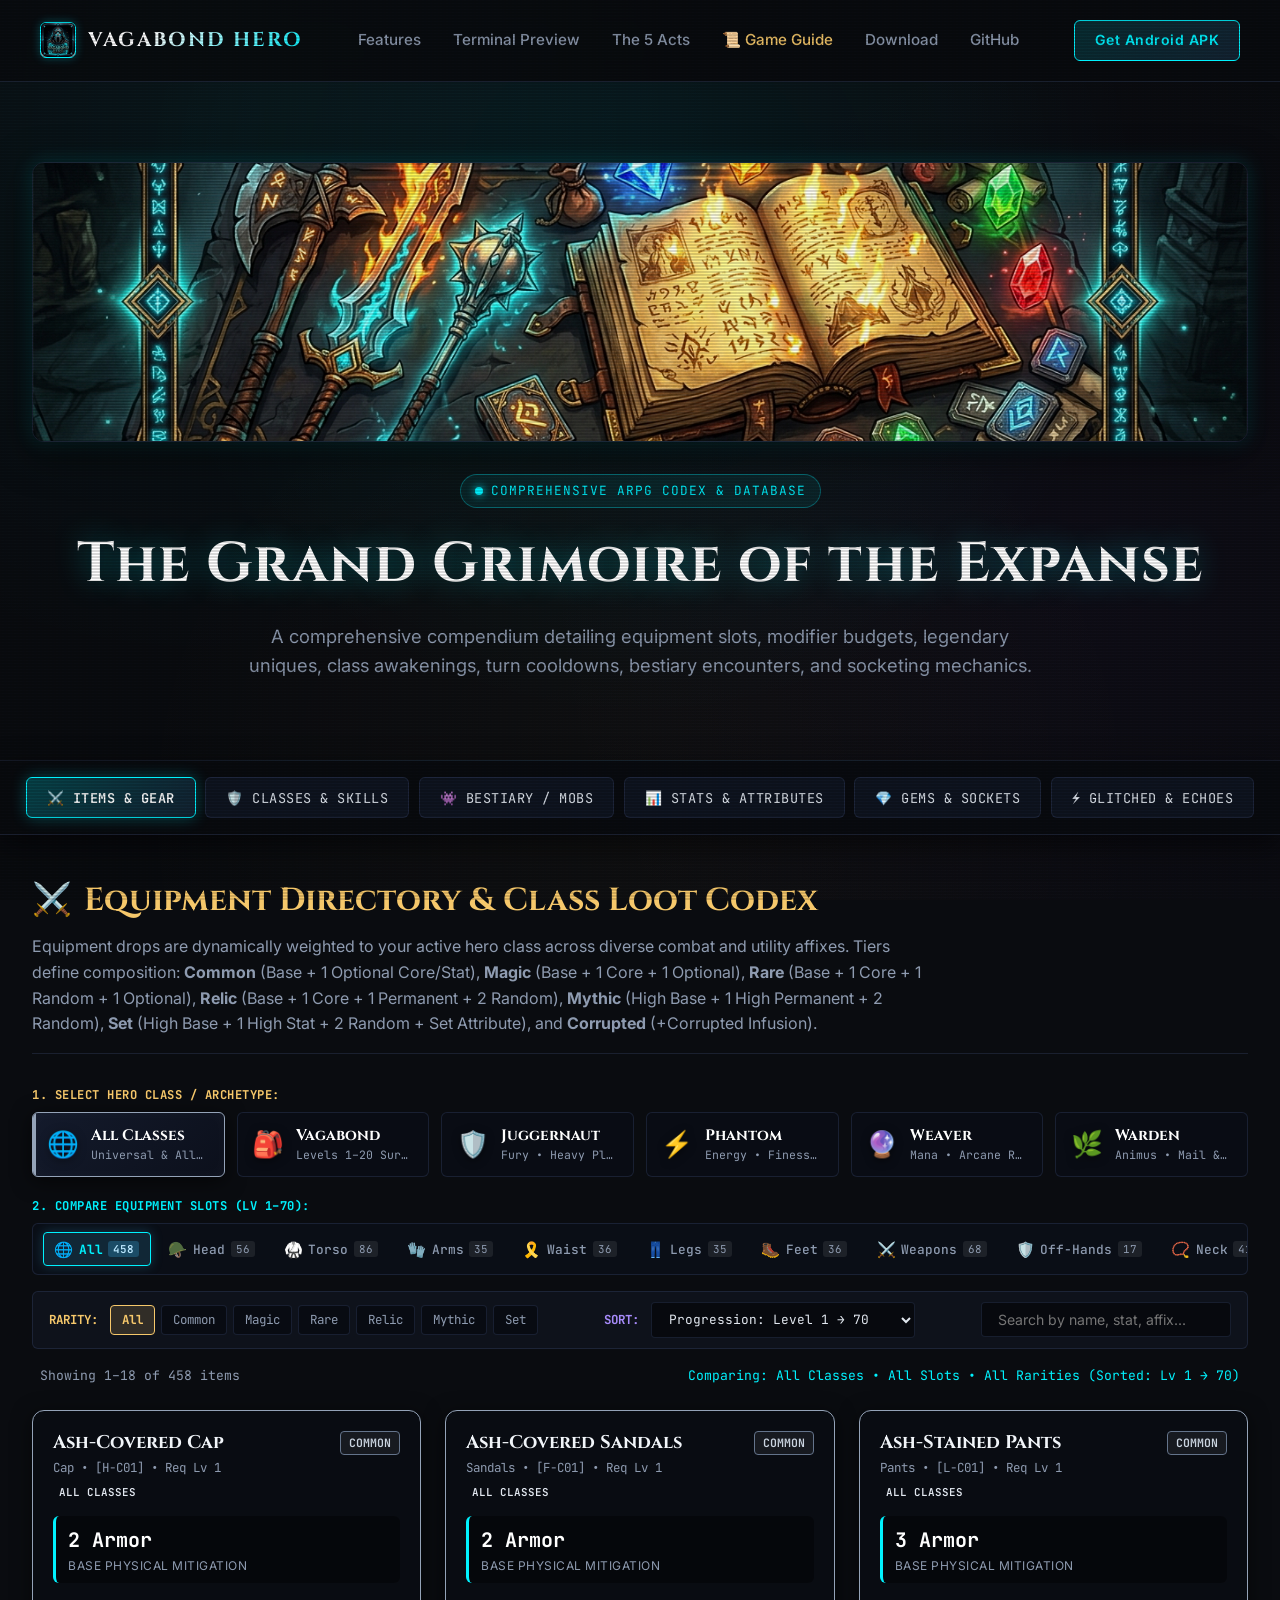
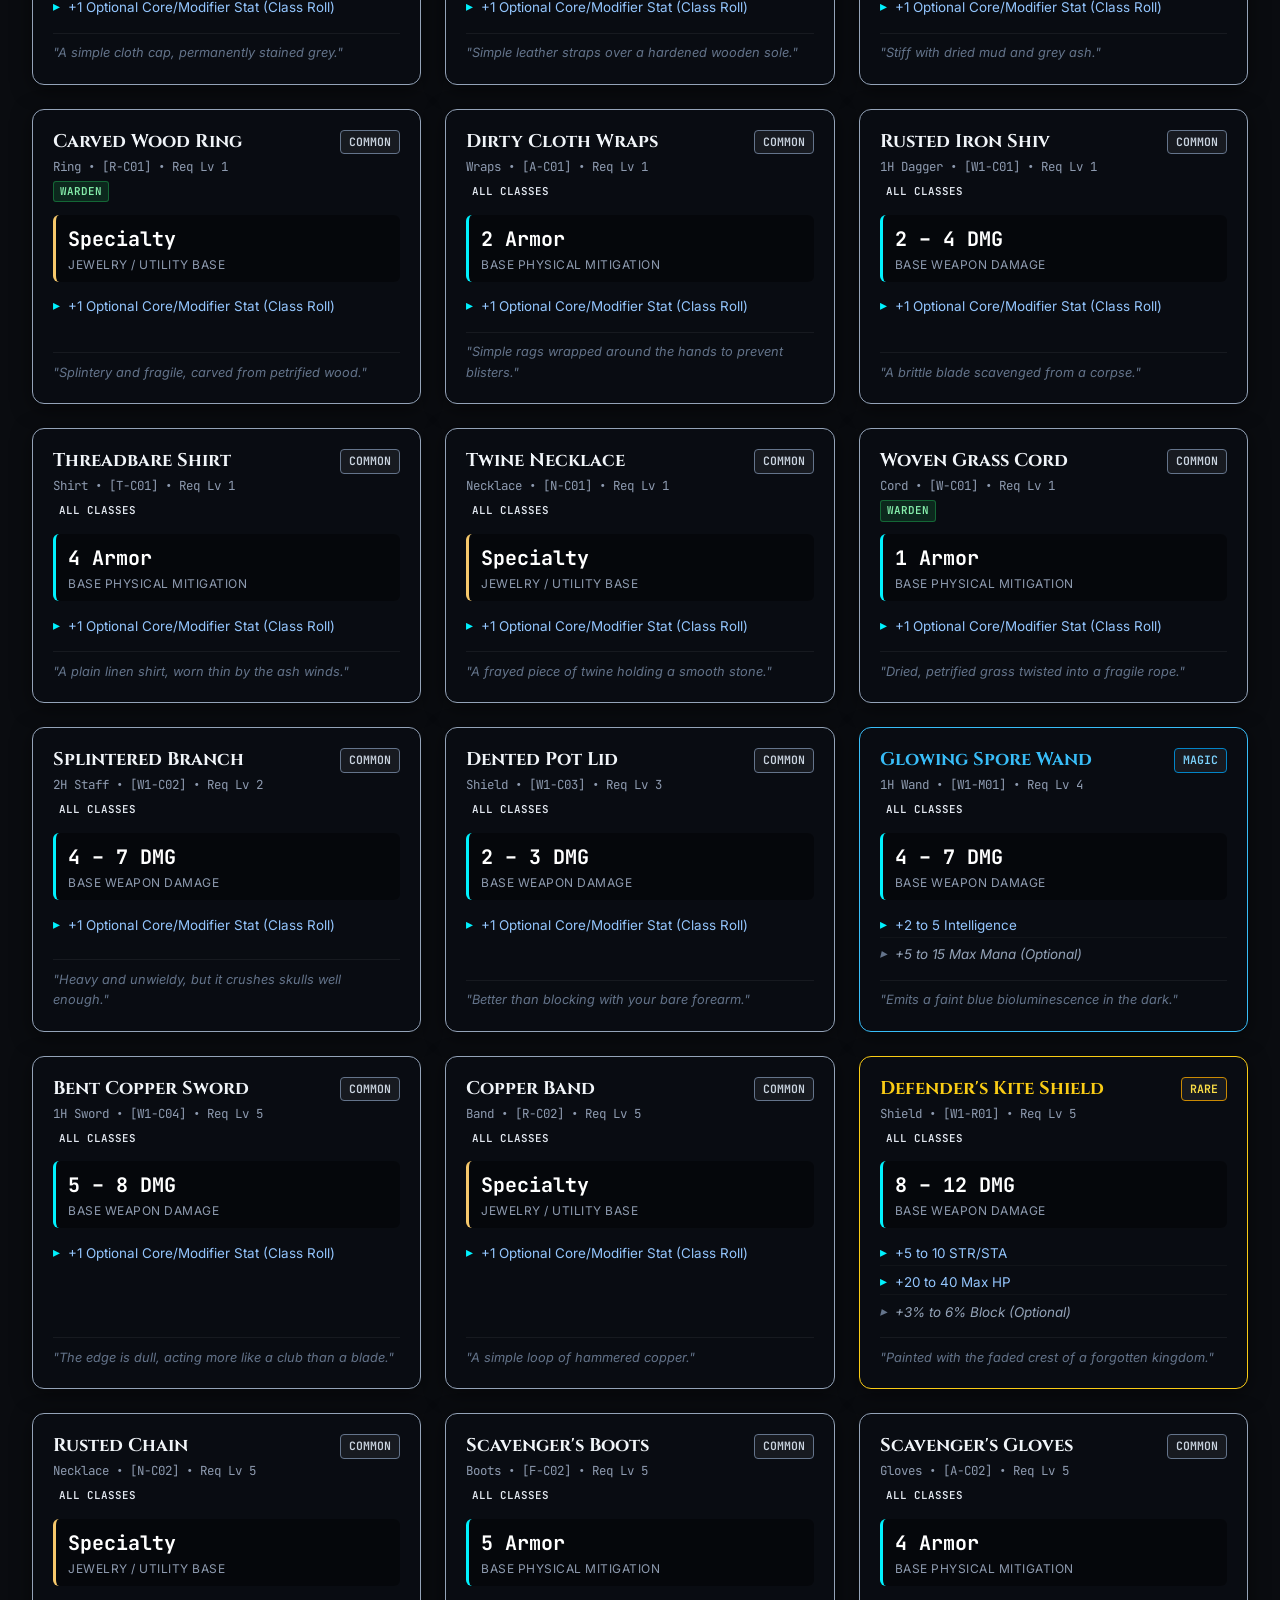
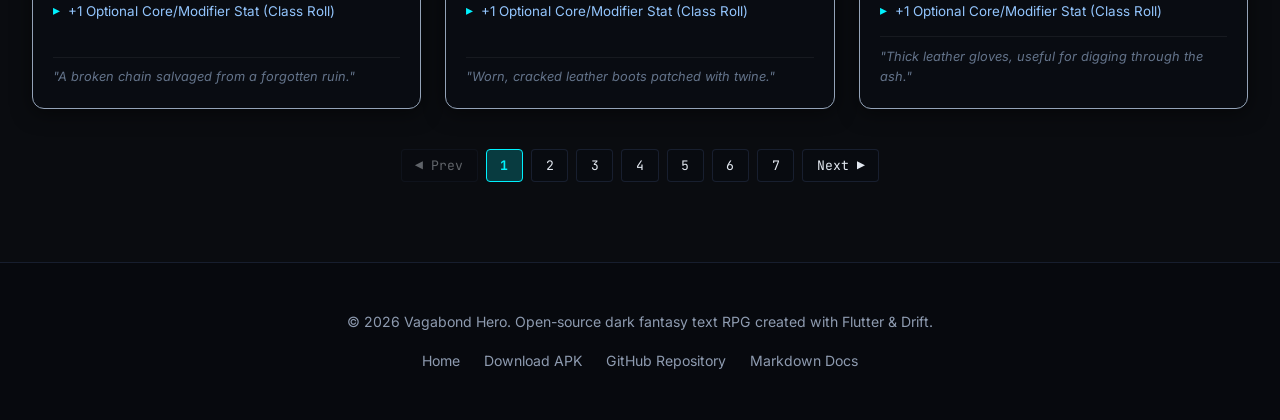
==== landing/guide/index.html @ e103e311 "feat(items): add 33 Mythic class armors across all slots and archetypes" ====
<!DOCTYPE html>
<html lang="en">
<head>
  <meta charset="UTF-8" />
  <meta name="viewport" content="width=device-width, initial-scale=1.0" />
  <title>Game Guide & Codex — Vagabond Hero (Items, Classes, Skills, Mobs, Attributes)</title>
  <meta name="description" content="Official ARPG game guide and codex for Vagabond Hero. Comprehensive database of legendary items, set gear, class skills, secondary resources, bestiary mobs, and core combat attributes." />
  
  <!-- Favicon -->
  <link rel="icon" type="image/jpeg" href="../assets/images/app-icon.jpg" />
  
  <!-- Fonts -->
  <link rel="preconnect" href="https://fonts.googleapis.com">
  <link rel="preconnect" href="https://fonts.gstatic.com" crossorigin>
  <link href="https://fonts.googleapis.com/css2?family=Cinzel:wght@600;700;800&family=Inter:wght@400;500;600;700&family=JetBrains+Mono:wght@400;600&display=swap" rel="stylesheet">
  
  <!-- Stylesheets -->
  <link rel="stylesheet" href="../styles.css" />
  <link rel="stylesheet" href="guide.css" />
</head>
<body>
  <div class="scanlines" aria-hidden="true"></div>

  <!-- Main Navigation -->
  <nav class="navbar">
    <a href="../" class="brand">
      <img src="../assets/images/app-icon.jpg" alt="Vagabond Hero Icon" class="brand-icon" />
      <span class="brand-name">Vagabond Hero</span>
    </a>
    <ul class="nav-links">
      <li><a href="../#features" class="nav-link">Features</a></li>
      <li><a href="../#terminal" class="nav-link">Terminal Preview</a></li>
      <li><a href="../#story" class="nav-link">The 5 Acts</a></li>
      <li><a href="index.html" class="nav-link active" style="color: var(--accent-gold);">📜 Game Guide</a></li>
      <li><a href="../#download" class="nav-link">Download</a></li>
      <li><a href="https://github.com/tildemark/Vagabond-Hero" target="_blank" rel="noopener" class="nav-link">GitHub</a></li>
    </ul>
    <a href="../#download" class="nav-cta">Get Android APK</a>
  </nav>

  <!-- Game Guide Hero -->
  <header class="guide-hero">
    <img src="../assets/images/game-guide-banner.jpg" alt="Vagabond Hero Codex Banner" class="guide-hero-banner" />
    <div class="hero-badge" style="margin-bottom: 0.75rem;">
      <span class="badge-pulse"></span>
      <span>COMPREHENSIVE ARPG CODEX & DATABASE</span>
    </div>
    <h1 class="guide-title">The Grand Grimoire of the Expanse</h1>
    <p class="guide-subtitle">
      A comprehensive compendium detailing equipment slots, modifier budgets, legendary uniques, class awakenings, turn cooldowns, bestiary encounters, and socketing mechanics.
    </p>
  </header>

  <!-- Codex Tab Navigation -->
  <div class="guide-tabs-nav">
    <button class="guide-tab-btn active" onclick="switchGuideTab('items')">⚔️ Items & Gear</button>
    <button class="guide-tab-btn" onclick="switchGuideTab('classes')">🛡️ Classes & Skills</button>
    <button class="guide-tab-btn" onclick="switchGuideTab('mobs')">👾 Bestiary / Mobs</button>
    <button class="guide-tab-btn" onclick="switchGuideTab('attributes')">📊 Stats & Attributes</button>
    <button class="guide-tab-btn" onclick="switchGuideTab('gems')">💎 Gems & Sockets</button>
    <button class="guide-tab-btn" onclick="switchGuideTab('echoes')">⚡ Glitched & Echoes</button>
  </div>

  <main class="guide-container">

    <!-- =========================================================
         TAB 1: ITEMS & GEAR COMPENDIUM
         ========================================================= -->
    <section id="tab-items" class="guide-section active">
      <div class="guide-header-box">
        <h2 class="guide-header-title"><span>⚔️</span> Equipment Directory & Class Loot Codex</h2>
        <p class="guide-header-desc">
          Equipment drops are dynamically weighted to your active hero class across diverse combat and utility affixes. Tiers define composition: <strong>Common</strong> (Base + 1 Optional Core/Stat), <strong>Magic</strong> (Base + 1 Core + 1 Optional), <strong>Rare</strong> (Base + 1 Core + 1 Random + 1 Optional), <strong>Relic</strong> (Base + 1 Core + 1 Permanent + 2 Random), <strong>Mythic</strong> (High Base + 1 High Permanent + 2 Random), <strong>Set</strong> (High Base + 1 High Stat + 2 Random + Set Attribute), and <strong>Corrupted</strong> (+Corrupted Infusion).
        </p>
      </div>

      <!-- Step 1: Class Archetype Selector Deck -->
      <div style="margin-bottom: 0.5rem;">
        <div style="font-family: var(--font-mono); font-size: 0.76rem; color: var(--accent-gold); font-weight: 700; text-transform: uppercase; letter-spacing: 0.5px; margin-bottom: 0.45rem;">
          1. Select Hero Class / Archetype:
        </div>
        <div class="class-deck">
          <button class="class-card-btn active" data-class="all" onclick="selectClassFilter('all', this)">
            <span class="class-card-icon">🌐</span>
            <div class="class-card-info">
              <span class="class-card-title">All Classes</span>
              <span class="class-card-sub">Universal & All Sets (425)</span>
            </div>
          </button>

          <button class="class-card-btn" data-class="Vagabond" onclick="selectClassFilter('Vagabond', this)">
            <span class="class-card-icon">🎒</span>
            <div class="class-card-info">
              <span class="class-card-title">Vagabond</span>
              <span class="class-card-sub">Levels 1–20 Survivor (96)</span>
            </div>
          </button>

          <button class="class-card-btn" data-class="Juggernaut" onclick="selectClassFilter('Juggernaut', this)">
            <span class="class-card-icon">🛡️</span>
            <div class="class-card-info">
              <span class="class-card-title">Juggernaut</span>
              <span class="class-card-sub">Fury • Heavy Plates (299)</span>
            </div>
          </button>

          <button class="class-card-btn" data-class="Phantom" onclick="selectClassFilter('Phantom', this)">
            <span class="class-card-icon">⚡</span>
            <div class="class-card-info">
              <span class="class-card-title">Phantom</span>
              <span class="class-card-sub">Energy • Finesse Leathers (299)</span>
            </div>
          </button>

          <button class="class-card-btn" data-class="Weaver" onclick="selectClassFilter('Weaver', this)">
            <span class="class-card-icon">🔮</span>
            <div class="class-card-info">
              <span class="class-card-title">Weaver</span>
              <span class="class-card-sub">Mana • Arcane Robes (301)</span>
            </div>
          </button>

          <button class="class-card-btn" data-class="Warden" onclick="selectClassFilter('Warden', this)">
            <span class="class-card-icon">🌿</span>
            <div class="class-card-info">
              <span class="class-card-title">Warden</span>
              <span class="class-card-sub">Animus • Mail & Regalia (305)</span>
            </div>
          </button>
        </div>
      </div>

      <!-- Step 2: Slot Subcategory Tab Strip (Compact Icons with Tooltips) -->
      <div style="margin-bottom: 0.5rem;">
        <div style="font-family: var(--font-mono); font-size: 0.76rem; color: var(--accent-cyan); font-weight: 700; text-transform: uppercase; letter-spacing: 0.5px; margin-bottom: 0.45rem;">
          2. Compare Equipment Slots (Lv 1–70):
        </div>
        <div class="slot-deck" id="slot-deck-bar">
          <button class="slot-btn active" data-slot="all" title="View all equipment slots (458 items)" onclick="selectSlotFilter('all', this)">
            <span class="slot-icon">🌐</span> <span class="slot-label">All</span> <span class="slot-count-badge" id="slot-count-all">458</span>
          </button>
          <button class="slot-btn" data-slot="Head" title="Head Slot: Helms, Hoods, Caps, & Masks" onclick="selectSlotFilter('Head', this)">
            <span class="slot-icon">🪖</span> <span class="slot-label">Head</span> <span class="slot-count-badge" id="slot-count-Head">56</span>
          </button>
          <button class="slot-btn" data-slot="Chest" title="Torso Slot: Chestplates, Robes, Shirts, & Carapaces" onclick="selectSlotFilter('Chest', this)">
            <span class="slot-icon">🥋</span> <span class="slot-label">Torso</span> <span class="slot-count-badge" id="slot-count-Chest">86</span>
          </button>
          <button class="slot-btn" data-slot="Arms" title="Arms Slot: Gauntlets, Gloves, Bracers, & Wraps" onclick="selectSlotFilter('Arms', this)">
            <span class="slot-icon">🧤</span> <span class="slot-label">Arms</span> <span class="slot-count-badge" id="slot-count-Arms">35</span>
          </button>
          <button class="slot-btn" data-slot="Waist" title="Waist Slot: Belts, Sashes, Girdles, & Cords" onclick="selectSlotFilter('Waist', this)">
            <span class="slot-icon">🎗️</span> <span class="slot-label">Waist</span> <span class="slot-count-badge" id="slot-count-Waist">36</span>
          </button>
          <button class="slot-btn" data-slot="Legs" title="Legs Slot: Greaves, Pants, Legguards, & Skirts" onclick="selectSlotFilter('Legs', this)">
            <span class="slot-icon">👖</span> <span class="slot-label">Legs</span> <span class="slot-count-badge" id="slot-count-Legs">35</span>
          </button>
          <button class="slot-btn" data-slot="Feet" title="Feet Slot: Boots, Sabatons, Shoes, & Sandals" onclick="selectSlotFilter('Feet', this)">
            <span class="slot-icon">🥾</span> <span class="slot-label">Feet</span> <span class="slot-count-badge" id="slot-count-Feet">36</span>
          </button>
          <button class="slot-btn" data-slot="Weapon" title="Main-Hand Slot: Swords, Axes, Maces, Bows, Wands, & Staffs" onclick="selectSlotFilter('Weapon', this)">
            <span class="slot-icon">⚔️</span> <span class="slot-label">Weapons</span> <span class="slot-count-badge" id="slot-count-Weapon">68</span>
          </button>
          <button class="slot-btn" data-slot="OffHand" title="Off-Hand Slot: Shields, Bucklers, & Focuses" onclick="selectSlotFilter('OffHand', this)">
            <span class="slot-icon">🛡️</span> <span class="slot-label">Off-Hands</span> <span class="slot-count-badge" id="slot-count-OffHand">17</span>
          </button>
          <button class="slot-btn" data-slot="Neck" title="Neck Slot: Amulets, Necklaces, & Chokers" onclick="selectSlotFilter('Neck', this)">
            <span class="slot-icon">📿</span> <span class="slot-label">Neck</span> <span class="slot-count-badge" id="slot-count-Neck">41</span>
          </button>
          <button class="slot-btn" data-slot="Ring" title="Fingers Slot: Rings, Bands, & Signets" onclick="selectSlotFilter('Ring', this)">
            <span class="slot-icon">💍</span> <span class="slot-label">Rings</span> <span class="slot-count-badge" id="slot-count-Ring">48</span>
          </button>
        </div>
      </div>

      <!-- Step 3: Rarity Filter Pills, Sorting, and Search Bar -->
      <div class="filter-bar">
        <span style="font-family: var(--font-mono); font-size: 0.78rem; color: var(--accent-gold); font-weight: 700;">RARITY:</span>
        <div class="rarity-pill-group">
          <button class="rarity-pill active" data-rarity="all" onclick="selectRarityFilter('all', this)">All</button>
          <button class="rarity-pill" data-rarity="Common" onclick="selectRarityFilter('Common', this)">Common</button>
          <button class="rarity-pill" data-rarity="Magic" onclick="selectRarityFilter('Magic', this)">Magic</button>
          <button class="rarity-pill" data-rarity="Rare" onclick="selectRarityFilter('Rare', this)">Rare</button>
          <button class="rarity-pill" data-rarity="Relic" onclick="selectRarityFilter('Relic', this)">Relic</button>
          <button class="rarity-pill" data-rarity="Mythic" onclick="selectRarityFilter('Mythic', this)">Mythic</button>
          <button class="rarity-pill" data-rarity="Set" onclick="selectRarityFilter('Set', this)">Set</button>
        </div>

        <span style="font-family: var(--font-mono); font-size: 0.78rem; color: #a78bfa; margin-left: auto; font-weight: 700;">SORT:</span>
        <select class="filter-select" id="sort-select" onchange="setSortOrder(this.value)">
          <option value="level-asc">Progression: Level 1 → 70</option>
          <option value="level-desc">Level: High to Low (70 → 1)</option>
          <option value="power-desc">Base Stat (Damage / Armor)</option>
          <option value="name-asc">Alphabetical (A → Z)</option>
        </select>

        <input type="text" class="search-input" id="item-search" placeholder="Search by name, stat, affix..." oninput="handleSearch(this.value)" />
      </div>

      <div class="items-counter-bar">
        <span id="items-counter-text">Showing items...</span>
        <span id="active-filter-summary" style="color: var(--accent-cyan);">Comparing: All Classes • All Slots • All Rarities</span>
      </div>

      <div class="cards-grid" id="items-grid">
        <div style="grid-column: 1 / -1; text-align: center; padding: 3rem; color: var(--text-muted);">
          Loading canonical item database...
        </div>
      </div>

      <div class="pagination-bar" id="pagination-controls"></div>
    </section>

    <!-- =========================================================
         TAB 2: CLASSES & DYNAMIC RESOURCES
         ========================================================= -->
    <section id="tab-classes" class="guide-section">
      <div class="guide-header-box">
        <h2 class="guide-header-title"><span>🛡️</span> Class Progression & Dynamic Secondary Resources</h2>
        <p class="guide-header-desc">
          Unlike generic RPGs that lock every archetype into standard Mana, Vagabond Hero provides dynamic resources with unique generation loops, HUD colors, and playstyle requirements.
        </p>
      </div>

      <div class="class-overview-banner">
        <div class="class-pill vagabond">
          <div class="class-pill-name">Vagabond</div>
          <span class="class-resource-tag res-grit">Resource: Grit (0–100)</span>
          <p style="font-size: 0.84rem; color: var(--text-muted); margin-top: 4px;">
            Base survivor class (Lv 1–20). Willpower generated by surviving hits (+15) and basic attacks (+5).
          </p>
        </div>

        <div class="class-pill juggernaut">
          <div class="class-pill-name">Juggernaut</div>
          <span class="class-resource-tag res-fury">Resource: Fury (0–100)</span>
          <p style="font-size: 0.84rem; color: var(--text-muted); margin-top: 4px;">
            Melee titan. Builds Fury through combat clash (+10 hit, +15 struck). Decays outside battle.
          </p>
        </div>

        <div class="class-pill phantom">
          <div class="class-pill-name">Phantom</div>
          <span class="class-resource-tag res-energy">Resource: Energy (0–100)</span>
          <p style="font-size: 0.84rem; color: var(--text-muted); margin-top: 4px;">
            Agility striker. Starts at 100 with rapid turn regeneration (+25/turn) for lethal multi-hit combos.
          </p>
        </div>

        <div class="class-pill weaver">
          <div class="class-pill-name">Weaver</div>
          <span class="class-resource-tag res-mana">Resource: Mana (0–Max MP)</span>
          <p style="font-size: 0.84rem; color: var(--text-muted); margin-top: 4px;">
            Deep arcane reservoir scaled from INT (Base 50 + INT * 5). High spell costs balanced by siphons.
          </p>
        </div>

        <div class="class-pill warden">
          <div class="class-pill-name">Warden</div>
          <span class="class-resource-tag res-animus">Resource: Animus (0–100)</span>
          <p style="font-size: 0.84rem; color: var(--text-muted); margin-top: 4px;">
            Pack master. Generated through summon attacks (+15) and life leeching (+10) to sustain barriers.
          </p>
        </div>
      </div>

      <!-- Skill Trees Breakdown -->
      <h3 style="font-family: var(--font-serif); color: var(--accent-cyan); margin-bottom: 1rem;">Core Skill Codices & Cooldown Mechanics</h3>
      <div class="skill-list">
        
        <!-- Scavenger's Strike -->
        <div class="skill-card">
          <div class="skill-icon">🗡️</div>
          <div class="skill-content">
            <div class="skill-header">
              <span class="skill-name">Scavenger's Strike [Lv 1 Vagabond]</span>
              <span class="skill-cost-badge">0 Grit • Generates +5 Grit • 0 Turn CD</span>
            </div>
            <p class="skill-desc">Basic melee strike dealing 100% Weapon Damage. 10% chance to dislodge 1–5 Silver Prisms from the target.</p>
          </div>
        </div>

        <!-- Patch Up -->
        <div class="skill-card">
          <div class="skill-icon">🩹</div>
          <div class="skill-content">
            <div class="skill-header">
              <span class="skill-name">Patch Up [Lv 5 Vagabond]</span>
              <span class="skill-cost-badge">30 Grit • Cooldown: 4 Turns</span>
            </div>
            <p class="skill-desc">Emergency field triage that immediately restores 15% Maximum HP. Inoperable while suffering from Bleeding or Poison DoTs.</p>
          </div>
        </div>

        <!-- Heavy Smash -->
        <div class="skill-card">
          <div class="skill-icon">🔨</div>
          <div class="skill-content">
            <div class="skill-header">
              <span class="skill-name">Heavy Smash [Lv 21 Juggernaut]</span>
              <span class="skill-cost-badge">20 Fury • Cooldown: 2 Turns</span>
            </div>
            <p class="skill-desc">Overhead crushing blow dealing 140% Physical Damage and reducing target Evasion by 10% for 2 turns.</p>
          </div>
        </div>

        <!-- Flurry -->
        <div class="skill-card">
          <div class="skill-icon">⚡</div>
          <div class="skill-content">
            <div class="skill-header">
              <span class="skill-name">Flurry [Lv 21 Phantom]</span>
              <span class="skill-cost-badge">25 Energy • Cooldown: 0 Turns</span>
            </div>
            <p class="skill-desc">High-speed dual strike, each blow inflicting 70% Finesse Damage with double the trigger chance for on-hit elemental affixes.</p>
          </div>
        </div>

        <!-- Arcane Bolt -->
        <div class="skill-card">
          <div class="skill-icon">🔮</div>
          <div class="skill-content">
            <div class="skill-header">
              <span class="skill-name">Arcane Bolt [Lv 21 Weaver]</span>
              <span class="skill-cost-badge">10 Mana • Cooldown: 0 Turns</span>
            </div>
            <p class="skill-desc">Launches a homing lance of pure arcane energy dealing 130% Magic Damage. Automatically bypasses enemy Evasion (Never misses).</p>
          </div>
        </div>

        <!-- Summon Void-Pup -->
        <div class="skill-card">
          <div class="skill-icon">🐺</div>
          <div class="skill-content">
            <div class="skill-header">
              <span class="skill-name">Summon Void-Pup [Lv 21 Warden]</span>
              <span class="skill-cost-badge">30 Animus • Cooldown: 8 Turns</span>
            </div>
            <p class="skill-desc">Conjures a pet beast with 30% of player Max HP. Automatically strikes every turn for 50% INT damage and generates +15 Animus.</p>
          </div>
        </div>

        <!-- Obliterate -->
        <div class="skill-card" style="border-color: rgba(220, 38, 38, 0.4); background: rgba(220, 38, 38, 0.04);">
          <div class="skill-icon" style="border-color: #dc2626;">💥</div>
          <div class="skill-content">
            <div class="skill-header">
              <span class="skill-name">Obliterate [Lv 70 World-Breaker Pinnacle]</span>
              <span class="skill-cost-badge">60 Fury + 20% HP • Cooldown: 4 Turns</span>
            </div>
            <p class="skill-desc">A reality-rending execution strike dealing 500% Physical Damage. If this strike slays the target, its cooldown instantly resets to 0.</p>
          </div>
        </div>

        <!-- Time Stop -->
        <div class="skill-card" style="border-color: rgba(56, 189, 248, 0.4); background: rgba(56, 189, 248, 0.04);">
          <div class="skill-icon" style="border-color: #38bdf8;">⏳</div>
          <div class="skill-content">
            <div class="skill-header">
              <span class="skill-name">Time Stop [Lv 70 Arch-Mage Pinnacle]</span>
              <span class="skill-cost-badge">60 Mana • Cooldown: 8 Turns</span>
            </div>
            <p class="skill-desc">Freezes the global combat ticks. Player takes 3 consecutive turns back-to-back while enemies and environmental DoTs remain completely frozen.</p>
          </div>
        </div>

      </div>
    </section>

    <!-- =========================================================
         TAB 3: BESTIARY & MOBS
         ========================================================= -->
    <section id="tab-mobs" class="guide-section">
      <div class="guide-header-box">
        <h2 class="guide-header-title"><span>👾</span> The Bestiary of the Shattered Expanse</h2>
        <p class="guide-header-desc">
          Enemies scale dynamically based on node coordinates and level using procedural multipliers: <code>HP = BaseHP × (1 + Level × Scaling)^1.2</code>.
        </p>
      </div>

      <div class="cards-grid">
        
        <!-- Void-Rat -->
        <div class="mob-card mob-type-beast">
          <div class="mob-header">
            <span class="mob-name">Void-Rat</span>
            <span class="mob-level-pill">Lv 1 – 5</span>
          </div>
          <div class="mob-act-tag">ACT I: THE ASHEN WOODS • BEAST</div>
          <div class="mob-trait-box">
            <strong>Signature Trait:</strong> High attack speed, fragile HP. Inflicts stackable <em>Bleed</em> (scales off Agility).
          </div>
          <p style="font-size: 0.85rem; color: var(--text-muted);">Common scavenger rodent corrupted by dark matter seepages in the clearing.</p>
        </div>

        <!-- Thorn-Back Crawler -->
        <div class="mob-card mob-type-beast">
          <div class="mob-header">
            <span class="mob-name">Thorn-Back Crawler</span>
            <span class="mob-level-pill">Lv 7 – 14</span>
          </div>
          <div class="mob-act-tag">ACT I: THE ASHEN WOODS • BEAST</div>
          <div class="mob-trait-box">
            <strong>Signature Trait:</strong> 10% Native Armor. Reflects 15% physical damage back to melee attackers as Thorns.
          </div>
          <p style="font-size: 0.85rem; color: var(--text-muted);">Armored carapace beast that punishes unmitigated physical assault.</p>
        </div>

        <!-- Barnacle-Encrusted Golem -->
        <div class="mob-card mob-type-construct">
          <div class="mob-header">
            <span class="mob-name">Barnacle Golem</span>
            <span class="mob-level-pill">Lv 21 – 28</span>
          </div>
          <div class="mob-act-tag">ACT II: SUNKEN CITY • CONSTRUCT</div>
          <div class="mob-trait-box">
            <strong>Signature Trait:</strong> Extremely High Armor. Immune to Bleed; critically vulnerable to Lightning/Shock spells.
          </div>
          <p style="font-size: 0.85rem; color: var(--text-muted);">Ancient maintenance automaton submerged in saltwater for centuries.</p>
        </div>

        <!-- Memory-Leak Spectre -->
        <div class="mob-card mob-type-undead">
          <div class="mob-header">
            <span class="mob-name">Memory-Leak Spectre</span>
            <span class="mob-level-pill">Lv 58 – 65</span>
          </div>
          <div class="mob-act-tag">ACT IV: ASTRAL SERVERS • UNDEAD</div>
          <div class="mob-trait-box">
            <strong>Signature Trait:</strong> Drains 10% of player's active Secondary Resource (Grit, Fury, Energy, Mana, or Animus) per hit.
          </div>
          <p style="font-size: 0.85rem; color: var(--text-muted);">A ghost formed from unreleased heap allocations wandering the server aisles.</p>
        </div>

        <!-- The Whispering Broodmother -->
        <div class="mob-card mob-type-boss">
          <div class="mob-header">
            <span class="mob-name">The Whispering Broodmother</span>
            <span class="mob-level-pill">Lv 15 [Mini-Boss]</span>
          </div>
          <div class="mob-act-tag">ACT I APEX • DAEMON / BEAST</div>
          <div class="mob-trait-box">
            <strong>Boss Mechanic:</strong> Every 3 turns, wraps the player in web tokens, disabling the Potion belt slot for 2 turns.
          </div>
          <p style="font-size: 0.85rem; color: var(--text-muted);">Guards the ancient waypoint into the Sunken Core.</p>
        </div>

        <!-- The Garbage Collector -->
        <div class="mob-card mob-type-boss">
          <div class="mob-header">
            <span class="mob-name">The Garbage Collector</span>
            <span class="mob-level-pill">Lv 70+ [Endgame Boss]</span>
          </div>
          <div class="mob-act-tag">ACT V: UNALLOCATED SPACE • GLITCH</div>
          <div class="mob-trait-box">
            <strong>Annihilation Protocol:</strong> Permanently deletes player UI action buttons turn-by-turn until defeated.
          </div>
          <p style="font-size: 0.85rem; color: var(--text-muted);">The final automated kernel daemon tasked with purging all living memory threads.</p>
        </div>

      </div>
    </section>

    <!-- =========================================================
         TAB 4: STATS, ATTRIBUTES & FORMULAS
         ========================================================= -->
    <section id="tab-attributes" class="guide-section">
      <div class="guide-header-box">
        <h2 class="guide-header-title"><span>📊</span> Core Attributes & Mathematical Formulas</h2>
        <p class="guide-header-desc">
          Vagabond Hero computes character defense, damage mitigation, and utility through clear, deterministic formulas.
        </p>
      </div>

      <div class="guide-table-wrap">
        <table class="guide-table">
          <thead>
            <tr>
              <th>Core Attribute</th>
              <th>Primary Effects</th>
              <th>Secondary Conversions</th>
            </tr>
          </thead>
          <tbody>
            <tr>
              <td><strong>Strength (STR)</strong></td>
              <td>Increases Physical Damage (Swords, Maces, Axes)</td>
              <td>+1 Base Armor per 2 STR points</td>
            </tr>
            <tr>
              <td><strong>Agility (AGI)</strong></td>
              <td>Increases Finesse/Ranged Damage (Daggers, Bows)</td>
              <td>+0.1% Evasion & +0.1% Critical Chance per AGI</td>
            </tr>
            <tr>
              <td><strong>Intelligence (INT)</strong></td>
              <td>Increases Magic Damage (Wands, Staffs, Spells)</td>
              <td>+5 Max Mana per INT point (Weavers) & Elemental Resists</td>
            </tr>
            <tr>
              <td><strong>Stamina (STA)</strong></td>
              <td>Core Survival Attribute</td>
              <td><strong>+10 Maximum HP</strong> per STA point & <strong>+1 Armor</strong> per 4 STA</td>
            </tr>
          </tbody>
        </table>
      </div>

      <h3 style="font-family: var(--font-serif); color: var(--accent-gold); margin-bottom: 1rem;">Elemental Infusions & Combat Utility Caps</h3>
      <div class="guide-table-wrap">
        <table class="guide-table">
          <thead>
            <tr>
              <th>Combat Stat</th>
              <th>Type</th>
              <th>Hard Cap</th>
              <th>Description & Synergy</th>
            </tr>
          </thead>
          <tbody>
            <tr>
              <td><strong>Elemental Resistances</strong></td>
              <td>Defensive</td>
              <td><strong>75%</strong></td>
              <td>Fire, Ice, Poison, Void, Lightning, and Water damage reduction.</td>
            </tr>
            <tr>
              <td><strong>Critical Strike Chance</strong></td>
              <td>Offensive</td>
              <td><strong>75%</strong></td>
              <td>Base Critical Hit Damage starts at 150% and scales with gear.</td>
            </tr>
            <tr>
              <td><strong>Life Steal</strong></td>
              <td>Sustain</td>
              <td><strong>30%</strong></td>
              <td>Heals character for a % of actual unmitigated damage dealt.</td>
            </tr>
            <tr>
              <td><strong>Damage Reflect (Thorns)</strong></td>
              <td>Counter</td>
              <td>Uncapped</td>
              <td>Deals flat and % reflected physical damage back when struck.</td>
            </tr>
            <tr>
              <td><strong>Cooldown Reduction (CDR)</strong></td>
              <td>Utility</td>
              <td><strong>50%</strong></td>
              <td>Reduces active skill turn cooldowns (rounded to nearest integer).</td>
            </tr>
            <tr>
              <td><strong>Magic Find (MF)</strong></td>
              <td>Loot Pool</td>
              <td>Uncapped</td>
              <td>Increases probability that procedural drops roll as Rare or Legendary.</td>
            </tr>
          </tbody>
        </table>
      </div>
    </section>

    <!-- =========================================================
         TAB 5: GEMS & SOCKETING
         ========================================================= -->
    <section id="tab-gems" class="guide-section">
      <div class="guide-header-box">
        <h2 class="guide-header-title"><span>💎</span> The Gem Forge & Artisan Socketing System</h2>
        <p class="guide-header-desc">
          Under the <strong>Artisan Socketing System</strong>, items drop with 100% authentic combat modifiers (sockets never consume an affix roll). Sockets are unlocked by visiting <strong>Garrick the Artificer</strong> at camp to drill physical sockets into your gear.
        </p>
      </div>

      <div class="guide-table-wrap">
        <table class="guide-table">
          <thead>
            <tr>
              <th>Gem Type</th>
              <th>Weapon Slot (Offense)</th>
              <th>Armor / Head / Legs (Defense)</th>
              <th>Jewelry Slot (Utility)</th>
            </tr>
          </thead>
          <tbody>
            <tr>
              <td class="gem-ruby">Ruby (Fire)</td>
              <td>+ Flat Fire Damage</td>
              <td>+ Flat Max HP</td>
              <td>+ % Fire Resistance</td>
            </tr>
            <tr>
              <td class="gem-sapphire">Sapphire (Ice)</td>
              <td>+ Flat Ice Damage</td>
              <td>+ Max Secondary Resource (Grit/Fury/Energy/Mana/Animus)</td>
              <td>+ % Ice Resistance</td>
            </tr>
            <tr>
              <td class="gem-emerald">Emerald (Poison)</td>
              <td>+ Flat Poison Damage</td>
              <td>+ Flat Armor</td>
              <td>+ % Poison Resistance</td>
            </tr>
            <tr>
              <td class="gem-amethyst">Amethyst (Void)</td>
              <td>+ Flat Void Damage</td>
              <td>+ % Damage Reflect (Thorns)</td>
              <td>+ % Void Resistance</td>
            </tr>
            <tr>
              <td class="gem-diamond">Diamond (Core)</td>
              <td>+ % Boss Damage</td>
              <td>+ % All Resistances</td>
              <td>+ % Magic Find (Loot Rarity)</td>
            </tr>
            <tr>
              <td class="gem-topaz">Topaz (Wealth)</td>
              <td>+ % Life Steal</td>
              <td>+ % Evasion</td>
              <td>+ % Gold Drop Rate</td>
            </tr>
            <tr>
              <td class="gem-pearl">Pearl (Swiftness)</td>
              <td>+ % Attack Speed</td>
              <td>+ % Movement / Avoidance</td>
              <td>+ % EXP Gained Boost</td>
            </tr>
          </tbody>
        </table>
      </div>

      <div class="cards-grid" style="margin-bottom: 2rem;">
        <div class="arpg-card rare" style="background: rgba(18, 16, 26, 0.9);">
          <div class="card-top">
            <div class="card-title-group">
              <div class="card-title">Artisan Socket Drilling</div>
              <div class="card-meta">Blacksmith NPC Upgrade</div>
            </div>
            <span class="card-badge">NPC Service</span>
          </div>
          <p style="font-size: 0.88rem; color: var(--text-main); margin-bottom: 0.75rem;">
            Bring any non-socketed equipment to <strong>Garrick the Artificer</strong> to drill physical sockets for Silver Prisms and crafting salvage:
          </p>
          <ul class="card-affixes">
            <li class="card-affix" style="color: var(--accent-gold);">2H Weapons & Torso (Chest): Max 2 Sockets.</li>
            <li class="card-affix" style="color: var(--accent-cyan);">1H Weapons, Shields, Helm, Legs: Max 1–2 Sockets (2nd socket unlocked at Lv 50+).</li>
            <li class="card-affix">Arms, Waist, Feet, Neck, Rings: Max 1 Socket.</li>
          </ul>
        </div>
      </div>

      <h3 style="font-family: var(--font-serif); color: var(--accent-cyan); margin-bottom: 0.75rem;">Tier Combining Formula (The Blacksmith)</h3>
      <p style="color: var(--text-muted); font-size: 0.9rem; margin-bottom: 1.5rem;">
        Combine <strong>3 Gems of the same tier</strong> plus Silver Prisms at any Waypoint Anvil to synthesize the next tier:
        <br>
        <code>Chipped (Lv 1+) ➔ Flawed (Lv 15+) ➔ Regular (Lv 30+) ➔ Flawless (Lv 50+) ➔ Perfect (Lv 70) ➔ Radiant (Act 5 Glitched)</code>
      </p>
    </section>

    <!-- =========================================================
         TAB 6: GLITCHED ITEMS & ECHO SYSTEM
         ========================================================= -->
    <section id="tab-echoes" class="guide-section">
      <div class="guide-header-box">
        <h2 class="guide-header-title"><span>⚡</span> Glitched Modifiers & The Level 70 Echo Quest</h2>
        <p class="guide-header-desc">
          Progression beyond Level 70 is unlocked via the pinnacle quest <strong>"Breaking the Core"</strong>. Completing it grants access to Glitched (Red) item drops and Paragon-style Echo micro-allocation.
        </p>
      </div>

      <div class="cards-grid">
        <div class="arpg-card glitched">
          <div class="card-top">
            <div class="card-title-group">
              <div class="card-title">Corrupted Item Infusion</div>
              <div class="card-meta">Post-Echo Pinnacle Mechanics</div>
            </div>
            <span class="card-badge">System Rule</span>
          </div>
          <p style="font-size: 0.88rem; color: var(--text-main); margin-bottom: 0.75rem;">
            Once "Breaking the Core" is cleared, all newly dropped Legendary and Set items have a <strong>10% baseline probability</strong> to roll a Glitched Modifier on top of their normal modifier budget.
          </p>
          <ul class="card-affixes">
            <li class="card-affix affix-glitch-pos">Positive Effect: Massive god-tier buffs (+250% skill dmg, double casts, etc.).</li>
            <li class="card-affix affix-glitch-neg">Negative Penalty: Severe build constraints (-50% Max Mana, zero evasion, HP recoil).</li>
          </ul>
        </div>

        <div class="arpg-card unique">
          <div class="card-top">
            <div class="card-title-group">
              <div class="card-title">The Echo Point System</div>
              <div class="card-meta">Infinite Level 70+ Progression</div>
            </div>
            <span class="card-badge">Paragon</span>
          </div>
          <p style="font-size: 0.88rem; color: var(--text-main); margin-bottom: 0.75rem;">
            EXP earned after Level 70 fills the Echo Bar. Each Echo Level grants 1 point for micro-optimizations:
          </p>
          <ul class="card-affixes">
            <li class="card-affix">Offense: +0.2% Crit Damage, +0.1% Attack Speed, +0.2% Elemental Infusion.</li>
            <li class="card-affix">Defense: +0.2% Armor, +0.1% Life Steal, +0.2% All-Resist.</li>
            <li class="card-affix">Utility: +0.5% Gold Drop Rate, +0.5% Magic Find, +0.2% Resource Generation.</li>
          </ul>
        </div>
      </div>
    </section>

  </main>

  <!-- Footer -->
  <footer class="footer">
    <div class="footer-content">
      <p>© 2026 Vagabond Hero. Open-source dark fantasy text RPG created with Flutter & Drift.</p>
      <div class="footer-links">
        <a href="../">Home</a>
        <a href="../#download">Download APK</a>
        <a href="https://github.com/tildemark/Vagabond-Hero" target="_blank" rel="noopener">GitHub Repository</a>
        <a href="https://github.com/tildemark/Vagabond-Hero/tree/main/docs" target="_blank" rel="noopener">Markdown Docs</a>
      </div>
    </div>
  </footer>

  <!-- Interactive Filtering & Tab Script -->
  <script>
    let allItems = [];
    let filteredItems = [];
    let currentRarity = 'all';
    let currentSlot = 'all';
    let currentClass = 'all';
    let currentSort = 'level-asc';
    let searchQuery = '';
    let currentPage = 1;
    const itemsPerPage = 18;

    function switchGuideTab(tabId) {
      document.querySelectorAll('.guide-tab-btn').forEach(btn => btn.classList.remove('active'));
      document.querySelectorAll('.guide-section').forEach(sec => sec.classList.remove('active'));

      event.currentTarget.classList.add('active');
      const targetSec = document.getElementById('tab-' + tabId);
      if (targetSec) {
        targetSec.classList.add('active');
      }
    }

    async function loadItemDatabase() {
      try {
        const res = await fetch('items_database.json');
        if (!res.ok) throw new Error('Failed to load items_database.json');
        allItems = await res.json();
        updateSlotCountBadges();
        applyFilters();
      } catch (err) {
        console.error(err);
        document.getElementById('items-grid').innerHTML = `
          <div style="grid-column: 1 / -1; text-align: center; padding: 3rem; color: var(--accent-crimson);">
            Failed to load item database: ${err.message}
          </div>
        `;
      }
    }

    // Helper to map item into its canonical slot category
    function getItemSlotCategory(it) {
      const es = it.equipSlot || '';
      const bt = it.baseType || '';
      if (es === 'OffHand' || bt === 'OffHand' || bt === 'Shield') return 'OffHand';
      if (es === 'Head' || bt === 'Head') return 'Head';
      if (es === 'Chest' || bt === 'Chest' || bt === 'Armor') return 'Chest';
      if (es === 'Arms' || bt === 'Arms') return 'Arms';
      if (es === 'Waist' || bt === 'Waist') return 'Waist';
      if (es === 'Legs' || bt === 'Legs') return 'Legs';
      if (es === 'Feet' || bt === 'Feet') return 'Feet';
      if (es === 'MainHand' || bt === 'Weapon') return 'Weapon';
      if (es === 'Neck' || bt === 'Neck') return 'Neck';
      if (es === 'RingL' || bt === 'Ring') return 'Ring';
      return bt || es || 'Other';
    }

    // Helper to check if item is usable by selected class
    function isItemUsableByClass(it, cls) {
      if (cls === 'all') return true;
      const tag = it.classTag || 'All Classes';
      if (cls === 'Vagabond') {
        // Base survivor Lv 1-20
        return (tag === 'All Classes' || tag === 'Vagabond') && it.reqLvl <= 20;
      }
      return tag === 'All Classes' || tag === cls;
    }

    function updateSlotCountBadges() {
      const classUsableItems = allItems.filter(it => isItemUsableByClass(it, currentClass));
      const slotCounts = {
        all: classUsableItems.length,
        Head: 0,
        Chest: 0,
        Arms: 0,
        Waist: 0,
        Legs: 0,
        Feet: 0,
        Weapon: 0,
        OffHand: 0,
        Neck: 0,
        Ring: 0
      };

      classUsableItems.forEach(it => {
        const cat = getItemSlotCategory(it);
        if (slotCounts[cat] !== undefined) {
          slotCounts[cat]++;
        }
      });

      for (const [slotKey, count] of Object.entries(slotCounts)) {
        const badge = document.getElementById(`slot-count-${slotKey}`);
        if (badge) badge.textContent = count;
      }
    }

    function selectClassFilter(cls, btn) {
      currentClass = cls;
      currentPage = 1;
      document.querySelectorAll('.class-card-btn').forEach(b => b.classList.remove('active'));
      if (btn) btn.classList.add('active');
      updateSlotCountBadges();
      applyFilters();
    }

    function selectSlotFilter(slot, btn) {
      currentSlot = slot;
      currentPage = 1;
      document.querySelectorAll('.slot-btn').forEach(b => b.classList.remove('active'));
      if (btn) btn.classList.add('active');
      applyFilters();
    }

    function selectRarityFilter(rarity, btn) {
      currentRarity = rarity;
      currentPage = 1;
      document.querySelectorAll('.rarity-pill').forEach(b => b.classList.remove('active'));
      if (btn) btn.classList.add('active');
      applyFilters();
    }

    function setSortOrder(order) {
      currentSort = order;
      applyFilters();
    }

    function handleSearch(q) {
      searchQuery = q.toLowerCase().trim();
      currentPage = 1;
      applyFilters();
    }

    function applyFilters() {
      filteredItems = allItems.filter(it => {
        // Class check
        if (!isItemUsableByClass(it, currentClass)) return false;

        // Slot check
        if (currentSlot !== 'all') {
          const itemSlot = getItemSlotCategory(it);
          if (itemSlot !== currentSlot) return false;
        }

        // Rarity check (Common, Magic, Rare, Relic, Mythic, Set, Corrupted)
        if (currentRarity !== 'all') {
          const r = it.rarity;
          if (currentRarity === 'Common' && (r !== 'Common' && r !== 'Normal')) return false;
          if (currentRarity === 'Relic' && (r !== 'Relic' && r !== 'Unique')) return false;
          if (currentRarity === 'Mythic' && (r !== 'Mythic' && r !== 'Legendary')) return false;
          if (currentRarity === 'Corrupted' && (r !== 'Corrupted' && r !== 'Glitched')) return false;
          if (!['Common', 'Relic', 'Mythic', 'Corrupted'].includes(currentRarity) && r !== currentRarity) return false;
        }

        // Search query
        if (searchQuery) {
          const matchName = it.name.toLowerCase().includes(searchQuery);
          const matchDesc = (it.description || '').toLowerCase().includes(searchQuery);
          const matchId = it.id.toLowerCase().includes(searchQuery);
          const matchMods = (it.modifiers || []).some(m => m.toLowerCase().includes(searchQuery));
          const matchTrait = (it.uniqueTrait || '').toLowerCase().includes(searchQuery);
          const matchCls = (it.classTag || '').toLowerCase().includes(searchQuery);
          const matchType = (it.rawType || it.baseType || '').toLowerCase().includes(searchQuery);
          if (!matchName && !matchDesc && !matchId && !matchMods && !matchTrait && !matchCls && !matchType) return false;
        }

        return true;
      });

      // Sort items (default level-asc allows natural 1 to 70 comparison)
      filteredItems.sort((a, b) => {
        if (currentSort === 'level-asc') {
          if (a.reqLvl !== b.reqLvl) return a.reqLvl - b.reqLvl;
          return a.name.localeCompare(b.name);
        }
        if (currentSort === 'level-desc') {
          if (a.reqLvl !== b.reqLvl) return b.reqLvl - a.reqLvl;
          return a.name.localeCompare(b.name);
        }
        if (currentSort === 'name-asc') return a.name.localeCompare(b.name);
        if (currentSort === 'power-desc') {
          const powerA = Math.max(a.maxDamage, a.armorValue);
          const powerB = Math.max(b.maxDamage, b.armorValue);
          if (powerB !== powerA) return powerB - powerA;
          return b.reqLvl - a.reqLvl;
        }
        return 0;
      });

      // Update header summary text
      const summaryElem = document.getElementById('active-filter-summary');
      if (summaryElem) {
        const clsLabel = currentClass === 'all' ? 'All Classes' : currentClass;
        const slotLabel = currentSlot === 'all' ? 'All Slots' : currentSlot;
        const rarLabel = currentRarity === 'all' ? 'All Rarities' : currentRarity;
        summaryElem.textContent = `Comparing: ${clsLabel} • ${slotLabel} • ${rarLabel} (Sorted: ${currentSort === 'level-asc' ? 'Lv 1 → 70' : currentSort})`;
      }

      renderItems();
      renderPagination();
    }

    function renderItems() {
      const grid = document.getElementById('items-grid');
      const counter = document.getElementById('items-counter-text');
      
      const total = filteredItems.length;
      const start = (currentPage - 1) * itemsPerPage;
      const end = Math.min(start + itemsPerPage, total);
      const pageItems = filteredItems.slice(start, end);

      counter.textContent = `Showing ${total === 0 ? 0 : start + 1}–${end} of ${total} items`;

      if (pageItems.length === 0) {
        grid.innerHTML = `
          <div style="grid-column: 1 / -1; text-align: center; padding: 4rem 1rem; color: var(--text-muted);">
            No items matched your current filter criteria. Try selecting another slot or archetype.
          </div>
        `;
        return;
      }

      grid.innerHTML = pageItems.map(it => {
        let displayRarity = it.rarity || 'Common';
        if (displayRarity === 'Normal') displayRarity = 'Common';
        if (displayRarity === 'Unique') displayRarity = 'Relic';
        if (displayRarity === 'Legendary') displayRarity = 'Mythic';
        if (displayRarity === 'Glitched') displayRarity = 'Corrupted';

        const rarityCssClass = displayRarity.toLowerCase();
        
        let statHero = '';
        if (it.baseType === 'Weapon') {
          statHero = `
            <div class="card-stat-hero">
              <div class="stat-hero-value">${it.minDamage} – ${it.maxDamage} DMG</div>
              <div class="stat-hero-label">Base Weapon Damage</div>
            </div>
          `;
        } else if (it.armorValue > 0) {
          statHero = `
            <div class="card-stat-hero">
              <div class="stat-hero-value">${it.armorValue} Armor</div>
              <div class="stat-hero-label">Base Physical Mitigation</div>
            </div>
          `;
        } else {
          statHero = `
            <div class="card-stat-hero" style="border-left-color: var(--accent-gold);">
              <div class="stat-hero-value">Specialty</div>
              <div class="stat-hero-label">Jewelry / Utility Base</div>
            </div>
          `;
        }

        const rawModifiers = it.modifiers || [];
        const splitModifiers = [];
        rawModifiers.forEach(m => {
          if (m.includes('   ')) {
            m.split(/\s{3,}/).forEach(part => {
              if (part.trim()) splitModifiers.push(part.trim());
            });
          } else {
            splitModifiers.push(m);
          }
        });

        const affixesHtml = splitModifiers.map(mod => {
          let extraClass = '';
          if (mod.includes('(Optional)')) {
            extraClass = 'affix-optional';
          } else if (mod.includes('(Permanent)')) {
            extraClass = 'affix-permanent';
          } else if (mod.startsWith('Set (') || mod.startsWith('Set Attribute') || mod.startsWith('Set Bonus')) {
            extraClass = 'affix-set';
          } else if (displayRarity === 'Mythic') {
            extraClass = 'affix-legendary';
          } else if (displayRarity === 'Relic') {
            extraClass = 'affix-unique';
          } else if (displayRarity === 'Corrupted') {
            extraClass = 'affix-glitch-pos';
          }
          return `<li class="card-affix ${extraClass}">${escapeHtml(mod)}</li>`;
        }).join('');

        const socketsHtml = it.socketCount > 0 ? 
          `<li class="card-affix" style="color: var(--accent-cyan); font-weight: 600;">💎 ${it.socketCount} Open Socket${it.socketCount > 1 ? 's' : ''}</li>` : '';

        const traitHtml = it.uniqueTrait ? 
          `<li class="card-affix affix-legendary"><strong>Unique Trait:</strong> ${escapeHtml(it.uniqueTrait)}</li>` : '';

        const cls = it.classTag || 'All Classes';
        const clsSlug = cls.toLowerCase().replace(/\s+/g, '-');
        const classBadgeHtml = `<span class="class-badge-tag class-tag-${clsSlug}">${cls}</span>`;

        return `
          <div class="arpg-card ${rarityCssClass}">
            <div class="card-top">
              <div class="card-title-group">
                <div class="card-title">${escapeHtml(it.name)}</div>
                <div class="card-meta">${escapeHtml(it.rawType || it.baseType)} • [${it.id}] • Req Lv ${it.reqLvl}</div>
                ${classBadgeHtml}
              </div>
              <span class="card-badge">${displayRarity}</span>
            </div>
            ${statHero}
            <ul class="card-affixes">
              ${affixesHtml}
              ${socketsHtml}
              ${traitHtml}
            </ul>
            ${it.description ? `<div class="card-lore">"${escapeHtml(it.description)}"</div>` : ''}
          </div>
        `;
      }).join('');
    }

    function renderPagination() {
      const bar = document.getElementById('pagination-controls');
      const totalPages = Math.ceil(filteredItems.length / itemsPerPage);

      if (totalPages <= 1) {
        bar.innerHTML = '';
        return;
      }

      let btns = [];
      btns.push(`<button class="page-btn" ${currentPage === 1 ? 'disabled' : ''} onclick="goToPage(${currentPage - 1})">◀ Prev</button>`);

      const maxButtons = 7;
      let startPage = Math.max(1, currentPage - 3);
      let endPage = Math.min(totalPages, startPage + maxButtons - 1);
      if (endPage - startPage < maxButtons - 1) {
        startPage = Math.max(1, endPage - maxButtons + 1);
      }

      for (let p = startPage; p <= endPage; p++) {
        btns.push(`<button class="page-btn ${p === currentPage ? 'active' : ''}" onclick="goToPage(${p})">${p}</button>`);
      }

      btns.push(`<button class="page-btn" ${currentPage === totalPages ? 'disabled' : ''} onclick="goToPage(${currentPage + 1})">Next ▶</button>`);

      bar.innerHTML = btns.join('');
    }

    function goToPage(page) {
      currentPage = page;
      renderItems();
      renderPagination();
      const tabItems = document.getElementById('tab-items');
      if (tabItems) {
        tabItems.scrollIntoView({ behavior: 'smooth', block: 'start' });
      }
    }

    function escapeHtml(str) {
      if (!str) return '';
      return str.replace(/&/g, '&amp;')
                .replace(/</g, '&lt;')
                .replace(/>/g, '&gt;')
                .replace(/"/g, '&quot;')
                .replace(/'/g, '&#039;');
    }

    // Auto initialize on DOM ready or immediate if already loaded
    if (document.readyState === 'loading') {
      window.addEventListener('DOMContentLoaded', loadItemDatabase);
    } else {
      loadItemDatabase();
    }
  </script>
</body>
</html>
---- landing/styles.css ----
:root {
  --bg-primary: #0a0c10;
  --bg-secondary: #10141d;
  --bg-card: rgba(18, 24, 38, 0.7);
  --bg-card-hover: rgba(26, 35, 54, 0.85);
  --border-subtle: rgba(72, 94, 138, 0.25);
  --border-glow: rgba(0, 242, 254, 0.4);
  
  --accent-cyan: #00f2fe;
  --accent-teal: #4facfe;
  --accent-gold: #f6c86b;
  --accent-crimson: #ff4d6d;
  --accent-purple: #9d4edd;
  
  --text-main: #e2e8f0;
  --text-muted: #8e9bb0;
  --text-bright: #ffffff;
  
  --terminal-green: #39ff14;
  --terminal-bg: #07090e;
  
  --font-serif: 'Cinzel', serif;
  --font-sans: 'Inter', -apple-system, BlinkMacSystemFont, sans-serif;
  --font-mono: 'JetBrains Mono', 'Fira Code', monospace;

  --shadow-glow: 0 0 25px rgba(0, 242, 254, 0.2);
  --shadow-gold: 0 0 25px rgba(246, 200, 107, 0.2);
  --radius-sm: 6px;
  --radius-md: 12px;
  --radius-lg: 20px;
}

* {
  margin: 0;
  padding: 0;
  box-sizing: border-box;
}

html {
  scroll-behavior: smooth;
}

body {
  background-color: var(--bg-primary);
  color: var(--text-main);
  font-family: var(--font-sans);
  line-height: 1.6;
  overflow-x: hidden;
  position: relative;
  background-image: 
    radial-gradient(circle at 15% 15%, rgba(0, 242, 254, 0.05) 0%, transparent 40%),
    radial-gradient(circle at 85% 65%, rgba(157, 78, 221, 0.04) 0%, transparent 45%),
    radial-gradient(circle at 50% 90%, rgba(246, 200, 107, 0.03) 0%, transparent 50%);
  background-attachment: fixed;
}

/* Scanline / CRT overlay simulation for the atmospheric feel */
.scanlines {
  position: fixed;
  top: 0; left: 0; width: 100vw; height: 100vh;
  pointer-events: none;
  background: linear-gradient(
    rgba(18, 16, 16, 0) 50%, 
    rgba(0, 0, 0, 0.25) 50%
  ), linear-gradient(
    90deg,
    rgba(255, 0, 0, 0.01),
    rgba(0, 255, 0, 0.005),
    rgba(0, 0, 255, 0.01)
  );
  background-size: 100% 3px, 6px 100%;
  z-index: 9999;
  opacity: 0.6;
}

/* Nav Bar */
.navbar {
  display: flex;
  justify-content: space-between;
  align-items: center;
  padding: 1.25rem 2.5rem;
  background: rgba(10, 12, 16, 0.85);
  backdrop-filter: blur(12px);
  border-bottom: 1px solid var(--border-subtle);
  position: sticky;
  top: 0;
  z-index: 100;
}

.brand {
  display: flex;
  align-items: center;
  gap: 12px;
  text-decoration: none;
  color: var(--text-bright);
}

.brand-icon {
  width: 36px;
  height: 36px;
  border-radius: var(--radius-sm);
  border: 1px solid var(--accent-cyan);
  box-shadow: 0 0 10px rgba(0, 242, 254, 0.3);
}

.brand-name {
  font-family: var(--font-serif);
  font-size: 1.25rem;
  font-weight: 700;
  letter-spacing: 2px;
  text-transform: uppercase;
  background: linear-gradient(135deg, #fff 30%, var(--accent-cyan));
  -webkit-background-clip: text;
  -webkit-text-fill-color: transparent;
}

.nav-links {
  display: flex;
  gap: 2rem;
  align-items: center;
  list-style: none;
}

.nav-link {
  color: var(--text-muted);
  text-decoration: none;
  font-weight: 500;
  font-size: 0.95rem;
  transition: all 0.2s ease;
}

.nav-link:hover {
  color: var(--accent-cyan);
  text-shadow: 0 0 8px rgba(0, 242, 254, 0.5);
}

.nav-cta {
  padding: 0.5rem 1.25rem;
  border-radius: var(--radius-sm);
  background: linear-gradient(135deg, rgba(0, 242, 254, 0.15), rgba(79, 172, 254, 0.15));
  border: 1px solid var(--accent-cyan);
  color: var(--accent-cyan);
  text-decoration: none;
  font-weight: 600;
  font-size: 0.88rem;
  letter-spacing: 0.5px;
  transition: all 0.25s ease;
}

.nav-cta:hover {
  background: var(--accent-cyan);
  color: var(--bg-primary);
  box-shadow: var(--shadow-glow);
  transform: translateY(-1px);
}

/* Hero Section */
.hero {
  max-width: 1200px;
  margin: 0 auto;
  padding: 4.5rem 1.5rem 3rem;
  display: grid;
  grid-template-columns: 1.15fr 1fr;
  gap: 3.5rem;
  align-items: center;
  min-height: 80vh;
}

.hero-content {
  display: flex;
  flex-direction: column;
  gap: 1.5rem;
}

.hero-badge {
  display: inline-flex;
  align-items: center;
  gap: 8px;
  width: fit-content;
  padding: 6px 14px;
  background: rgba(0, 242, 254, 0.08);
  border: 1px solid rgba(0, 242, 254, 0.3);
  border-radius: 999px;
  font-family: var(--font-mono);
  font-size: 0.8rem;
  color: var(--accent-cyan);
  letter-spacing: 1px;
}

.badge-pulse {
  width: 8px;
  height: 8px;
  background: var(--accent-cyan);
  border-radius: 50%;
  box-shadow: 0 0 8px var(--accent-cyan);
  animation: pulse 1.8s infinite;
}

@keyframes pulse {
  0%, 100% { transform: scale(1); opacity: 1; }
  50% { transform: scale(1.4); opacity: 0.4; }
}

.hero-title {
  font-family: var(--font-serif);
  font-size: clamp(2.5rem, 5vw, 4rem);
  font-weight: 800;
  line-height: 1.1;
  letter-spacing: 1px;
  color: var(--text-bright);
}

.hero-title span {
  background: linear-gradient(135deg, var(--accent-gold) 0%, #ff8c42 100%);
  -webkit-background-clip: text;
  -webkit-text-fill-color: transparent;
  display: block;
}

.hero-description {
  font-size: 1.12rem;
  color: var(--text-muted);
  max-width: 520px;
  line-height: 1.7;
}

.hero-actions {
  display: flex;
  flex-wrap: wrap;
  gap: 1rem;
  margin-top: 0.5rem;
}

.btn {
  display: inline-flex;
  align-items: center;
  gap: 10px;
  padding: 0.9rem 1.8rem;
  border-radius: var(--radius-sm);
  font-weight: 600;
  font-size: 1rem;
  text-decoration: none;
  cursor: pointer;
  transition: all 0.25s ease;
}

.btn-primary {
  background: linear-gradient(135deg, var(--accent-cyan), var(--accent-teal));
  color: #030712;
  border: none;
  box-shadow: 0 4px 20px rgba(0, 242, 254, 0.35);
}

.btn-primary:hover {
  transform: translateY(-2px);
  box-shadow: 0 6px 30px rgba(0, 242, 254, 0.55);
}

.btn-secondary {
  background: rgba(18, 24, 38, 0.8);
  color: var(--text-bright);
  border: 1px solid var(--border-subtle);
  backdrop-filter: blur(8px);
}

.btn-secondary:hover {
  border-color: var(--accent-cyan);
  color: var(--accent-cyan);
  transform: translateY(-2px);
}

.hero-meta {
  display: flex;
  align-items: center;
  gap: 20px;
  font-family: var(--font-mono);
  font-size: 0.82rem;
  color: var(--text-muted);
  margin-top: -0.25rem;
}

.hero-meta span {
  display: flex;
  align-items: center;
  gap: 6px;
}

/* Hero Visual / Media Card */
.hero-visual {
  position: relative;
  border-radius: var(--radius-lg);
  overflow: hidden;
  border: 1px solid var(--border-subtle);
  background: var(--bg-card);
  box-shadow: 0 20px 50px rgba(0, 0, 0, 0.8), var(--shadow-glow);
  transition: transform 0.3s ease, border-color 0.3s ease;
}

.hero-visual:hover {
  transform: translateY(-4px);
  border-color: var(--border-glow);
}

.hero-image {
  width: 100%;
  height: auto;
  display: block;
  object-fit: cover;
  filter: contrast(1.05);
}

.visual-badge {
  position: absolute;
  bottom: 16px;
  right: 16px;
  background: rgba(10, 12, 16, 0.88);
  backdrop-filter: blur(8px);
  border: 1px solid var(--border-glow);
  padding: 8px 14px;
  border-radius: var(--radius-sm);
  font-family: var(--font-mono);
  font-size: 0.78rem;
  color: var(--accent-cyan);
  display: flex;
  align-items: center;
  gap: 8px;
}

/* Section Common */
.section {
  max-width: 1200px;
  margin: 0 auto;
  padding: 5rem 1.5rem;
}

.section-header {
  text-align: center;
  max-width: 700px;
  margin: 0 auto 3.5rem;
}

.section-tag {
  font-family: var(--font-mono);
  font-size: 0.85rem;
  color: var(--accent-cyan);
  letter-spacing: 2px;
  text-transform: uppercase;
  margin-bottom: 0.5rem;
  display: inline-block;
}

.section-title {
  font-family: var(--font-serif);
  font-size: 2.25rem;
  color: var(--text-bright);
  font-weight: 700;
  margin-bottom: 1rem;
}

.section-subtitle {
  color: var(--text-muted);
  font-size: 1.05rem;
}

/* Interactive Terminal Simulation */
.terminal-container {
  background: var(--terminal-bg);
  border: 1px solid rgba(72, 94, 138, 0.35);
  border-radius: var(--radius-md);
  box-shadow: 0 15px 40px rgba(0, 0, 0, 0.7), 0 0 15px rgba(57, 255, 20, 0.05);
  overflow: hidden;
  margin-top: 1.5rem;
}

.terminal-header {
  background: #11141c;
  padding: 10px 16px;
  display: flex;
  align-items: center;
  justify-content: space-between;
  border-bottom: 1px solid var(--border-subtle);
}

.terminal-dots {
  display: flex;
  gap: 6px;
}

.dot {
  width: 10px;
  height: 10px;
  border-radius: 50%;
}
.dot.red { background: #ff5f56; }
.dot.yellow { background: #ffbd2e; }
.dot.green { background: #27c93f; }

.terminal-title {
  font-family: var(--font-mono);
  font-size: 0.78rem;
  color: var(--text-muted);
}

.terminal-body {
  padding: 1.5rem;
  font-family: var(--font-mono);
  font-size: 0.9rem;
  min-height: 260px;
  max-height: 360px;
  overflow-y: auto;
  display: flex;
  flex-direction: column;
  gap: 0.5rem;
}

.term-line {
  color: #a0aec0;
  line-height: 1.5;
}

.term-line.system {
  color: var(--terminal-green);
}

.term-line.lore {
  color: var(--accent-gold);
  font-style: italic;
}

.term-line.combat {
  color: var(--accent-crimson);
}

.term-line.loot {
  color: var(--accent-cyan);
}

.term-controls {
  padding: 1rem 1.5rem;
  background: #0c0f16;
  border-top: 1px solid var(--border-subtle);
  display: flex;
  gap: 0.75rem;
  flex-wrap: wrap;
}

.term-btn {
  background: rgba(255, 255, 255, 0.05);
  border: 1px solid var(--border-subtle);
  color: var(--text-main);
  padding: 6px 14px;
  border-radius: var(--radius-sm);
  font-family: var(--font-mono);
  font-size: 0.82rem;
  cursor: pointer;
  transition: all 0.2s ease;
}

.term-btn:hover {
  background: rgba(0, 242, 254, 0.15);
  border-color: var(--accent-cyan);
  color: var(--accent-cyan);
}

/* Features Grid */
.features-grid {
  display: grid;
  grid-template-columns: repeat(auto-fit, minmax(320px, 1fr));
  gap: 1.75rem;
}

.feature-card {
  background: var(--bg-card);
  border: 1px solid var(--border-subtle);
  border-radius: var(--radius-md);
  padding: 2rem;
  backdrop-filter: blur(10px);
  position: relative;
  overflow: hidden;
  transition: transform 0.25s ease, border-color 0.25s ease, box-shadow 0.25s ease;
}

.feature-card::before {
  content: '';
  position: absolute;
  top: 0; left: 0; width: 100%; height: 2px;
  background: linear-gradient(90deg, transparent, var(--accent-cyan), transparent);
  opacity: 0;
  transition: opacity 0.3s ease;
}

.feature-card:hover {
  transform: translateY(-4px);
  border-color: var(--border-glow);
  box-shadow: 0 10px 30px rgba(0, 0, 0, 0.4);
}

.feature-card:hover::before {
  opacity: 1;
}

.feature-icon {
  font-size: 2rem;
  margin-bottom: 1.25rem;
  display: inline-block;
}

.feature-title {
  font-family: var(--font-serif);
  font-size: 1.3rem;
  color: var(--text-bright);
  margin-bottom: 0.75rem;
}

.feature-desc {
  color: var(--text-muted);
  font-size: 0.95rem;
  line-height: 1.65;
}

/* Acts / Story Map Section */
.acts-timeline {
  display: grid;
  grid-template-columns: repeat(auto-fit, minmax(200px, 1fr));
  gap: 1.25rem;
  margin-top: 2rem;
}

.act-card {
  background: var(--bg-secondary);
  border: 1px solid var(--border-subtle);
  border-radius: var(--radius-md);
  padding: 1.5rem;
  position: relative;
  transition: all 0.25s ease;
}

.act-card:hover {
  border-color: var(--accent-gold);
  box-shadow: var(--shadow-gold);
  transform: translateY(-2px);
}

.act-num {
  font-family: var(--font-mono);
  font-size: 0.8rem;
  color: var(--accent-gold);
  margin-bottom: 0.5rem;
}

.act-title {
  font-family: var(--font-serif);
  font-size: 1.15rem;
  color: var(--text-bright);
  margin-bottom: 0.5rem;
}

.act-desc {
  font-size: 0.85rem;
  color: var(--text-muted);
}

/* Download / CTA Section */
.download-box {
  background: linear-gradient(135deg, rgba(16, 20, 29, 0.9), rgba(10, 12, 16, 0.95));
  border: 1px solid var(--border-glow);
  border-radius: var(--radius-lg);
  padding: 4rem 2rem;
  text-align: center;
  box-shadow: 0 20px 60px rgba(0, 0, 0, 0.8), var(--shadow-glow);
  position: relative;
  overflow: hidden;
}

.download-box::before {
  content: '';
  position: absolute;
  top: -50%; left: -50%; width: 200%; height: 200%;
  background: radial-gradient(circle, rgba(0, 242, 254, 0.05) 0%, transparent 60%);
  pointer-events: none;
}

.download-title {
  font-family: var(--font-serif);
  font-size: clamp(2rem, 4vw, 2.75rem);
  color: var(--text-bright);
  margin-bottom: 1rem;
}

.download-subtitle {
  color: var(--text-muted);
  max-width: 600px;
  margin: 0 auto 2.5rem;
  font-size: 1.05rem;
}

.download-options {
  display: flex;
  justify-content: center;
  align-items: center;
  gap: 1.5rem;
  flex-wrap: wrap;
}

.apk-card {
  display: flex;
  align-items: center;
  gap: 1.25rem;
  background: rgba(0, 242, 254, 0.08);
  border: 1px solid var(--accent-cyan);
  padding: 1.25rem 2rem;
  border-radius: var(--radius-md);
  text-decoration: none;
  color: var(--text-bright);
  transition: all 0.25s ease;
  box-shadow: 0 4px 20px rgba(0, 242, 254, 0.2);
}

.apk-card:hover {
  transform: translateY(-3px);
  background: rgba(0, 242, 254, 0.16);
  box-shadow: 0 8px 30px rgba(0, 242, 254, 0.4);
}

.apk-icon {
  font-size: 2.25rem;
}

.apk-info {
  text-align: left;
}

.apk-label {
  font-size: 0.78rem;
  font-family: var(--font-mono);
  color: var(--accent-cyan);
  text-transform: uppercase;
  letter-spacing: 1px;
}

.apk-name {
  font-family: var(--font-serif);
  font-size: 1.25rem;
  font-weight: 700;
}

.apk-meta {
  font-size: 0.8rem;
  color: var(--text-muted);
  font-family: var(--font-mono);
}

/* Footer */
.footer {
  border-top: 1px solid var(--border-subtle);
  padding: 3rem 1.5rem;
  text-align: center;
  background: #07090e;
  color: var(--text-muted);
  font-size: 0.88rem;
}

.footer-content {
  max-width: 1200px;
  margin: 0 auto;
  display: flex;
  flex-direction: column;
  align-items: center;
  gap: 1rem;
}

.footer-links {
  display: flex;
  gap: 1.5rem;
}

.footer-links a {
  color: var(--text-muted);
  text-decoration: none;
  transition: color 0.2s;
}

.footer-links a:hover {
  color: var(--accent-cyan);
}

/* Responsive */
@media (max-width: 900px) {
  .hero {
    grid-template-columns: 1fr;
    text-align: center;
    padding-top: 3rem;
  }
  .hero-content {
    align-items: center;
  }
  .hero-actions {
    justify-content: center;
  }
  .hero-meta {
    justify-content: center;
  }
  .nav-links {
    display: none;
  }
}
---- landing/guide/guide.css ----
/* =========================================================
   VAGABOND HERO — ARPG COMPREHENSIVE GAME GUIDE STYLES
   Dark Fantasy Runic Grimoire Theme
   ========================================================= */

.guide-hero {
  position: relative;
  padding: 5rem 2rem 3rem;
  max-width: 1400px;
  margin: 0 auto;
  display: flex;
  flex-direction: column;
  align-items: center;
  text-align: center;
  border-bottom: 1px solid var(--border-subtle);
  background: radial-gradient(circle at 50% 20%, rgba(0, 242, 254, 0.08) 0%, transparent 60%);
}

.guide-hero-banner {
  width: 100%;
  max-height: 280px;
  object-fit: cover;
  border-radius: var(--radius-md);
  border: 1px solid var(--border-subtle);
  box-shadow: 0 10px 40px rgba(0, 0, 0, 0.6), 0 0 20px rgba(0, 242, 254, 0.2);
  margin-bottom: 2rem;
}

.guide-title {
  font-family: var(--font-serif);
  font-size: clamp(2.2rem, 5vw, 3.5rem);
  color: var(--text-bright);
  text-shadow: 0 0 30px rgba(0, 242, 254, 0.4);
  margin-bottom: 0.75rem;
  letter-spacing: 1px;
}

.guide-subtitle {
  font-size: 1.15rem;
  color: var(--text-muted);
  max-width: 800px;
  margin-bottom: 2rem;
}

/* Guide Navigation Tabs */
.guide-tabs-nav {
  display: flex;
  gap: 0.6rem;
  flex-wrap: wrap;
  justify-content: center;
  position: sticky;
  top: 73px;
  z-index: 90;
  background: rgba(10, 12, 16, 0.95);
  backdrop-filter: blur(14px);
  padding: 1rem 1.5rem;
  border-bottom: 1px solid var(--border-subtle);
  box-shadow: 0 10px 30px rgba(0,0,0,0.5);
}

.guide-tab-btn {
  background: rgba(18, 24, 38, 0.8);
  border: 1px solid var(--border-subtle);
  color: var(--text-main);
  padding: 0.65rem 1.25rem;
  border-radius: var(--radius-sm);
  font-family: var(--font-mono);
  font-size: 0.85rem;
  cursor: pointer;
  display: inline-flex;
  align-items: center;
  gap: 8px;
  transition: all 0.2s ease;
  text-transform: uppercase;
  letter-spacing: 0.5px;
}

.guide-tab-btn:hover {
  border-color: var(--accent-cyan);
  color: var(--text-bright);
  background: rgba(0, 242, 254, 0.08);
  transform: translateY(-2px);
}

.guide-tab-btn.active {
  background: linear-gradient(135deg, rgba(0, 242, 254, 0.25), rgba(79, 172, 254, 0.15));
  border-color: var(--accent-cyan);
  color: var(--text-bright);
  box-shadow: 0 0 15px rgba(0, 242, 254, 0.3);
  font-weight: 600;
}

/* Guide Container */
.guide-container {
  max-width: 1400px;
  margin: 0 auto;
  padding: 2.5rem 2rem 5rem;
}

.guide-section {
  display: none;
  animation: fadeIn 0.3s ease;
}

.guide-section.active {
  display: block;
}

@keyframes fadeIn {
  from { opacity: 0; transform: translateY(6px); }
  to { opacity: 1; transform: translateY(0); }
}

.guide-header-box {
  margin-bottom: 2rem;
  padding-bottom: 1rem;
  border-bottom: 1px solid var(--border-subtle);
}

.guide-header-title {
  font-family: var(--font-serif);
  font-size: 2rem;
  color: var(--accent-gold);
  display: flex;
  align-items: center;
  gap: 12px;
  margin-bottom: 0.5rem;
}

.guide-header-desc {
  color: var(--text-muted);
  font-size: 1rem;
  max-width: 900px;
}

/* =========================================================
   BLIZZARD-STYLE ARPG DIRECTORY CONTROLS
   ========================================================= */

/* Step 1: Class Selector Deck */
.class-deck {
  display: grid;
  grid-template-columns: repeat(auto-fit, minmax(170px, 1fr));
  gap: 0.75rem;
  margin-bottom: 1.25rem;
}

.class-card-btn {
  background: #090c14;
  border: 1px solid var(--border-subtle);
  border-radius: var(--radius-sm);
  padding: 0.85rem 0.9rem;
  display: flex;
  align-items: center;
  gap: 0.75rem;
  cursor: pointer;
  transition: all 0.25s ease;
  position: relative;
  overflow: hidden;
  text-align: left;
}

.class-card-btn::before {
  content: '';
  position: absolute;
  top: 0;
  left: 0;
  bottom: 0;
  width: 3px;
  background: transparent;
  transition: background 0.2s;
}

.class-card-btn:hover {
  background: #0f1422;
  border-color: rgba(255, 255, 255, 0.2);
  transform: translateY(-2px);
}

.class-card-btn.active {
  background: linear-gradient(135deg, rgba(20, 27, 45, 0.95), rgba(12, 16, 28, 0.95));
  border-color: var(--card-border-active, var(--accent-gold));
  box-shadow: 0 4px 20px rgba(0, 0, 0, 0.6), inset 0 0 15px rgba(255, 255, 255, 0.03);
}

.class-card-btn.active::before {
  background: var(--card-accent, var(--accent-gold));
}

.class-card-icon {
  font-size: 1.6rem;
  line-height: 1;
  filter: drop-shadow(0 2px 4px rgba(0, 0, 0, 0.5));
}

.class-card-info {
  display: flex;
  flex-direction: column;
  min-width: 0;
}

.class-card-title {
  font-family: var(--font-serif);
  font-size: 0.95rem;
  font-weight: 700;
  color: var(--text-bright);
  line-height: 1.2;
  white-space: nowrap;
  overflow: hidden;
  text-overflow: ellipsis;
}

.class-card-sub {
  font-family: var(--font-mono);
  font-size: 0.72rem;
  color: var(--text-muted);
  margin-top: 2px;
  white-space: nowrap;
  overflow: hidden;
  text-overflow: ellipsis;
}

/* Class Accent Color Overrides */
.class-card-btn[data-class="all"] { --card-accent: #94a3b8; --card-border-active: #94a3b8; }
.class-card-btn[data-class="Vagabond"] { --card-accent: #facc15; --card-border-active: #facc15; }
.class-card-btn[data-class="Juggernaut"] { --card-accent: #ef4444; --card-border-active: #ef4444; }
.class-card-btn[data-class="Phantom"] { --card-accent: #a855f7; --card-border-active: #a855f7; }
.class-card-btn[data-class="Weaver"] { --card-accent: #38bdf8; --card-border-active: #38bdf8; }
.class-card-btn[data-class="Warden"] { --card-accent: #4ade80; --card-border-active: #4ade80; }

/* Step 2: Slot Subcategory Tab Strip */
.slot-deck {
  display: flex;
  align-items: center;
  gap: 0.4rem;
  overflow-x: auto;
  padding: 0.5rem 0.6rem;
  background: rgba(11, 15, 25, 0.75);
  border: 1px solid var(--border-subtle);
  border-radius: var(--radius-sm);
  margin-bottom: 1rem;
  scrollbar-width: thin;
}

.slot-deck::-webkit-scrollbar {
  height: 4px;
}
.slot-deck::-webkit-scrollbar-thumb {
  background: var(--border-subtle);
  border-radius: 2px;
}

.slot-btn {
  background: transparent;
  border: 1px solid transparent;
  color: var(--text-muted);
  padding: 0.45rem 0.65rem;
  border-radius: 4px;
  font-family: var(--font-mono);
  font-size: 0.8rem;
  cursor: pointer;
  white-space: nowrap;
  display: inline-flex;
  align-items: center;
  gap: 0.35rem;
  transition: all 0.2s ease;
  position: relative;
}

.slot-icon {
  font-size: 0.95rem;
  line-height: 1;
}

.slot-label {
  font-weight: 500;
}

.slot-btn:hover {
  color: var(--text-bright);
  background: rgba(255, 255, 255, 0.06);
  border-color: rgba(255, 255, 255, 0.15);
  transform: translateY(-1px);
}

.slot-btn.active {
  background: rgba(56, 189, 248, 0.14);
  border-color: var(--accent-cyan);
  color: var(--accent-cyan);
  font-weight: 600;
  box-shadow: 0 0 12px rgba(56, 189, 248, 0.25);
}

.slot-btn.active .slot-label {
  font-weight: 700;
}

.slot-count-badge {
  font-size: 0.68rem;
  background: rgba(255, 255, 255, 0.08);
  padding: 1px 5px;
  border-radius: 3px;
  color: var(--text-muted);
}
.slot-btn.active .slot-count-badge {
  background: rgba(56, 189, 248, 0.25);
  color: #bae6fd;
}

/* Step 3: Rarity Filter Pills & Tool Strip */
.filter-bar {
  display: flex;
  gap: 0.75rem;
  flex-wrap: wrap;
  margin-bottom: 1rem;
  align-items: center;
  background: rgba(18, 24, 38, 0.5);
  padding: 0.65rem 1rem;
  border-radius: var(--radius-sm);
  border: 1px solid var(--border-subtle);
}

.rarity-pill-group {
  display: flex;
  align-items: center;
  gap: 0.35rem;
  flex-wrap: wrap;
}

.rarity-pill {
  background: #080b12;
  border: 1px solid var(--border-subtle);
  color: var(--text-muted);
  padding: 0.35rem 0.7rem;
  border-radius: 4px;
  font-family: var(--font-mono);
  font-size: 0.78rem;
  cursor: pointer;
  transition: all 0.2s ease;
  display: inline-flex;
  align-items: center;
  gap: 0.35rem;
}

.rarity-pill:hover {
  color: var(--text-bright);
  border-color: rgba(255, 255, 255, 0.25);
}

.rarity-pill.active {
  font-weight: 700;
}

/* Rarity-specific Pill Colors */
.rarity-pill[data-rarity="all"].active { background: rgba(246, 200, 107, 0.15); border-color: var(--accent-gold); color: var(--accent-gold); }
.rarity-pill[data-rarity="Common"].active { background: rgba(148, 163, 184, 0.15); border-color: #94a3b8; color: #f1f5f9; }
.rarity-pill[data-rarity="Magic"].active { background: rgba(56, 189, 248, 0.15); border-color: #38bdf8; color: #38bdf8; }
.rarity-pill[data-rarity="Rare"].active { background: rgba(250, 204, 21, 0.15); border-color: #facc15; color: #facc15; }
.rarity-pill[data-rarity="Relic"].active { background: rgba(192, 132, 252, 0.15); border-color: #c084fc; color: #c084fc; }
.rarity-pill[data-rarity="Mythic"].active { background: rgba(251, 146, 60, 0.15); border-color: #fb923c; color: #fb923c; }
.rarity-pill[data-rarity="Set"].active { background: rgba(74, 222, 128, 0.15); border-color: #4ade80; color: #4ade80; }
.rarity-pill[data-rarity="Corrupted"].active { background: rgba(244, 63, 94, 0.15); border-color: #f43f5e; color: #f43f5e; }

.filter-btn {
  background: transparent;
  border: 1px solid transparent;
  color: var(--text-muted);
  padding: 0.4rem 0.8rem;
  border-radius: 4px;
  font-family: var(--font-mono);
  font-size: 0.8rem;
  cursor: pointer;
  transition: all 0.2s;
}

.filter-btn:hover {
  color: var(--text-bright);
  background: rgba(255,255,255,0.05);
}

.filter-btn.active {
  background: rgba(246, 200, 107, 0.15);
  border-color: var(--accent-gold);
  color: var(--accent-gold);
  font-weight: 600;
}

/* Search input */
.search-input {
  background: #07090e;
  border: 1px solid var(--border-subtle);
  color: var(--text-bright);
  padding: 0.5rem 1rem;
  border-radius: 4px;
  font-family: var(--font-sans);
  font-size: 0.88rem;
  width: 250px;
  margin-left: auto;
  transition: border-color 0.2s;
}

.search-input:focus {
  outline: none;
  border-color: var(--accent-cyan);
}

.filter-select {
  background: #07090e;
  border: 1px solid var(--border-subtle);
  color: var(--text-main);
  padding: 0.45rem 0.8rem;
  border-radius: 4px;
  font-family: var(--font-mono);
  font-size: 0.8rem;
  cursor: pointer;
}

.filter-select:focus {
  outline: none;
  border-color: var(--accent-cyan);
}

.class-badge-tag {
  display: inline-block;
  font-size: 0.68rem;
  font-family: var(--font-mono);
  padding: 1px 6px;
  border-radius: 3px;
  margin-top: 4px;
  font-weight: 600;
  text-transform: uppercase;
}

.class-tag-all { background: rgba(148, 163, 184, 0.15); color: #cbd5e1; border: 1px solid rgba(148, 163, 184, 0.3); }
.class-tag-juggernaut { background: rgba(239, 68, 68, 0.15); color: #fca5a5; border: 1px solid rgba(239, 68, 68, 0.4); }
.class-tag-phantom { background: rgba(168, 85, 247, 0.15); color: #d8b4fe; border: 1px solid rgba(168, 85, 247, 0.4); }
.class-tag-weaver { background: rgba(59, 130, 246, 0.15); color: #93c5fd; border: 1px solid rgba(59, 130, 246, 0.4); }
.class-tag-warden { background: rgba(34, 197, 94, 0.15); color: #86efac; border: 1px solid rgba(34, 197, 94, 0.4); }
.class-tag-vagabond { background: rgba(246, 200, 107, 0.15); color: #fde047; border: 1px solid rgba(246, 200, 107, 0.4); }

.items-counter-bar {
  display: flex;
  justify-content: space-between;
  align-items: center;
  font-family: var(--font-mono);
  font-size: 0.82rem;
  color: var(--text-muted);
  margin-bottom: 1.5rem;
  padding: 0 0.5rem;
}

/* Pagination bar */
.pagination-bar {
  display: flex;
  justify-content: center;
  align-items: center;
  gap: 0.5rem;
  margin-top: 2.5rem;
  flex-wrap: wrap;
}

.page-btn {
  background: #080b10;
  border: 1px solid var(--border-subtle);
  color: var(--text-main);
  padding: 0.45rem 0.85rem;
  border-radius: 4px;
  font-family: var(--font-mono);
  font-size: 0.82rem;
  cursor: pointer;
  transition: all 0.2s;
}

.page-btn:hover:not(:disabled) {
  border-color: var(--accent-cyan);
  color: var(--text-bright);
}

.page-btn.active {
  background: rgba(0, 242, 254, 0.2);
  border-color: var(--accent-cyan);
  color: var(--accent-cyan);
  font-weight: 700;
}

.page-btn:disabled {
  opacity: 0.4;
  cursor: not-allowed;
}

/* =========================================================
   ARPG ITEM & CODEX CARDS
   ========================================================= */

.cards-grid {
  display: grid;
  grid-template-columns: repeat(auto-fill, minmax(320px, 1fr));
  gap: 1.5rem;
}

.arpg-card {
  background: #090c12;
  border-radius: var(--radius-md);
  padding: 1.25rem;
  border: 1px solid rgba(72, 94, 138, 0.3);
  position: relative;
  display: flex;
  flex-direction: column;
  box-shadow: 0 4px 20px rgba(0,0,0,0.5);
  transition: transform 0.2s ease, border-color 0.2s ease, box-shadow 0.2s ease;
}

.arpg-card:hover {
  transform: translateY(-4px);
}

/* Rarity Accents */
.arpg-card.common {
  border-color: #94a3b8;
}
.arpg-card.common:hover {
  box-shadow: 0 8px 30px rgba(148, 163, 184, 0.2);
}

.arpg-card.magic {
  border-color: #38bdf8;
}
.arpg-card.magic:hover {
  box-shadow: 0 8px 30px rgba(56, 189, 248, 0.25);
}

.arpg-card.rare {
  border-color: #facc15;
}
.arpg-card.rare:hover {
  box-shadow: 0 8px 30px rgba(250, 204, 21, 0.3);
}

.arpg-card.relic {
  border-color: #c084fc;
}
.arpg-card.relic:hover {
  box-shadow: 0 8px 30px rgba(192, 132, 252, 0.35);
}

.arpg-card.mythic {
  border-color: #fb923c;
  background: radial-gradient(circle at 50% 0%, rgba(251, 146, 60, 0.08) 0%, #090c12 70%);
}
.arpg-card.mythic:hover {
  box-shadow: 0 8px 35px rgba(251, 146, 60, 0.4);
}

.arpg-card.set {
  border-color: #4ade80;
  background: radial-gradient(circle at 50% 0%, rgba(74, 222, 128, 0.08) 0%, #090c12 70%);
}
.arpg-card.set:hover {
  box-shadow: 0 8px 35px rgba(74, 222, 128, 0.4);
}

.arpg-card.corrupted {
  border-color: #f43f5e;
  background: radial-gradient(circle at 50% 0%, rgba(244, 63, 94, 0.12) 0%, #090c12 70%);
  animation: glitchPulse 4s infinite alternate;
}
.arpg-card.corrupted:hover {
  box-shadow: 0 8px 40px rgba(244, 63, 94, 0.5);
}

@keyframes glitchPulse {
  0% { border-color: #f43f5e; }
  50% { border-color: #ec4899; }
  100% { border-color: #f43f5e; }
}

.card-top {
  display: flex;
  justify-content: space-between;
  align-items: flex-start;
  margin-bottom: 0.75rem;
}

.card-title-group {
  flex: 1;
}

.card-title {
  font-family: var(--font-serif);
  font-size: 1.15rem;
  font-weight: 700;
  line-height: 1.3;
  margin-bottom: 0.2rem;
}

.common .card-title { color: #f1f5f9; }
.magic .card-title { color: #38bdf8; }
.rare .card-title { color: #facc15; }
.relic .card-title { color: #c084fc; }
.mythic .card-title { color: #fb923c; }
.set .card-title { color: #4ade80; }
.corrupted .card-title { color: #f43f5e; }

.card-meta {
  font-size: 0.78rem;
  font-family: var(--font-mono);
  color: var(--text-muted);
}

.card-badge {
  font-size: 0.72rem;
  font-family: var(--font-mono);
  padding: 2px 8px;
  border-radius: 4px;
  background: rgba(255,255,255,0.06);
  text-transform: uppercase;
  font-weight: 600;
}

.common .card-badge { color: #cbd5e1; border: 1px solid #64748b; }
.magic .card-badge { color: #7dd3fc; border: 1px solid #0284c7; }
.rare .card-badge { color: #fde047; border: 1px solid #ca8a04; }
.relic .card-badge { color: #e9d5ff; border: 1px solid #9333ea; }
.mythic .card-badge { color: #fdba74; border: 1px solid #ea580c; }
.set .card-badge { color: #86efac; border: 1px solid #16a34a; }
.corrupted .card-badge { color: #fda4af; border: 1px solid #e11d48; }

.card-stat-hero {
  background: rgba(0,0,0,0.4);
  padding: 0.5rem 0.75rem;
  border-radius: var(--radius-sm);
  margin-bottom: 0.85rem;
  border-left: 3px solid var(--accent-cyan);
}

.stat-hero-value {
  font-family: var(--font-mono);
  font-size: 1.25rem;
  font-weight: 700;
  color: var(--text-bright);
}

.stat-hero-label {
  font-size: 0.75rem;
  text-transform: uppercase;
  letter-spacing: 0.5px;
  color: var(--text-muted);
}

.card-affixes {
  list-style: none;
  margin-bottom: 0.85rem;
  flex: 1;
  display: flex;
  flex-direction: column;
  gap: 0.35rem;
}

.card-affix {
  font-size: 0.84rem;
  color: #93c5fd;
  line-height: 1.4;
  display: flex;
  align-items: flex-start;
  gap: 8px;
  padding: 2px 0;
  border-bottom: 1px solid rgba(255, 255, 255, 0.03);
}

.card-affix:last-child {
  border-bottom: none;
}

.card-affix::before {
  content: "▸";
  color: var(--accent-cyan);
  font-size: 0.85rem;
  line-height: 1.3;
  flex-shrink: 0;
}

.affix-optional {
  color: #94a3b8 !important;
  font-style: italic;
}
.affix-optional::before {
  color: #64748b !important;
}

.affix-permanent {
  color: #facc15 !important;
  font-weight: 600;
}
.affix-permanent::before {
  color: #facc15 !important;
}

.affix-unique {
  color: #c084fc !important;
  font-weight: 600;
}
.affix-unique::before {
  color: #c084fc !important;
}

.affix-high-stat {
  color: #67e8f9 !important;
  font-weight: 600;
}
.affix-high-stat::before {
  color: #38bdf8 !important;
}

.affix-legendary {
  color: #fb923c !important;
  font-weight: 600;
}
.affix-legendary::before {
  color: #fb923c !important;
}

.affix-set {
  color: #4ade80 !important;
  font-weight: 600;
}
.affix-set::before {
  color: #4ade80 !important;
}

.affix-glitch-pos {
  color: #f43f5e !important;
  font-weight: 600;
}
.affix-glitch-pos::before {
  color: #f43f5e !important;
}

.affix-glitch-neg {
  color: #ef4444 !important;
  font-style: italic;
}

.card-lore {
  font-size: 0.8rem;
  font-style: italic;
  color: #64748b;
  border-top: 1px solid rgba(255,255,255,0.06);
  padding-top: 0.6rem;
  margin-top: auto;
}

/* =========================================================
   CLASS SKILL TREES & PROGRESSION STYLING
   ========================================================= */

.class-overview-banner {
  background: rgba(18, 24, 38, 0.8);
  border: 1px solid var(--border-subtle);
  border-radius: var(--radius-md);
  padding: 1.5rem;
  margin-bottom: 2.5rem;
  display: grid;
  grid-template-columns: repeat(auto-fit, minmax(240px, 1fr));
  gap: 1.5rem;
}

.class-pill {
  background: #080b10;
  border: 1px solid var(--border-subtle);
  border-radius: var(--radius-sm);
  padding: 1rem;
  display: flex;
  flex-direction: column;
  gap: 6px;
  position: relative;
  overflow: hidden;
}

.class-pill::before {
  content: "";
  position: absolute;
  top: 0; left: 0; width: 4px; height: 100%;
}

.class-pill.vagabond::before { background: #b45309; }
.class-pill.juggernaut::before { background: #dc2626; }
.class-pill.phantom::before { background: #f59e0b; }
.class-pill.weaver::before { background: #38bdf8; }
.class-pill.warden::before { background: #10b981; }

.class-pill-name {
  font-family: var(--font-serif);
  font-size: 1.15rem;
  font-weight: 700;
  color: var(--text-bright);
}

.class-resource-tag {
  font-family: var(--font-mono);
  font-size: 0.78rem;
  padding: 2px 6px;
  border-radius: 3px;
  align-self: flex-start;
  font-weight: 600;
}

.res-grit { background: rgba(180, 83, 9, 0.2); color: #f59e0b; border: 1px solid #b45309; }
.res-fury { background: rgba(220, 38, 38, 0.2); color: #f87171; border: 1px solid #dc2626; }
.res-energy { background: rgba(245, 158, 11, 0.2); color: #fbbf24; border: 1px solid #d97706; }
.res-mana { background: rgba(56, 189, 248, 0.2); color: #7dd3fc; border: 1px solid #0284c7; }
.res-animus { background: rgba(16, 185, 129, 0.2); color: #6ee7b7; border: 1px solid #059669; }

.skill-list {
  display: flex;
  flex-direction: column;
  gap: 1rem;
  margin-top: 1rem;
}

.skill-card {
  background: #0b0f17;
  border: 1px solid rgba(72, 94, 138, 0.25);
  border-radius: var(--radius-sm);
  padding: 1rem 1.25rem;
  display: flex;
  gap: 1.25rem;
  align-items: flex-start;
}

.skill-icon {
  width: 44px;
  height: 44px;
  background: rgba(0,0,0,0.5);
  border: 1px solid var(--border-subtle);
  border-radius: var(--radius-sm);
  display: flex;
  align-items: center;
  justify-content: center;
  font-size: 1.5rem;
  flex-shrink: 0;
}

.skill-content {
  flex: 1;
}

.skill-header {
  display: flex;
  justify-content: space-between;
  align-items: center;
  margin-bottom: 0.35rem;
  flex-wrap: wrap;
  gap: 8px;
}

.skill-name {
  font-family: var(--font-serif);
  font-size: 1.05rem;
  font-weight: 700;
  color: var(--text-bright);
}

.skill-cost-badge {
  font-family: var(--font-mono);
  font-size: 0.75rem;
  color: var(--accent-gold);
  background: rgba(246, 200, 107, 0.1);
  padding: 2px 6px;
  border-radius: 4px;
  border: 1px solid rgba(246, 200, 107, 0.3);
}

.skill-desc {
  font-size: 0.88rem;
  color: var(--text-main);
  line-height: 1.45;
}

/* =========================================================
   BESTIARY / MOBS STYLING
   ========================================================= */

.mob-card {
  background: #0a0d14;
  border: 1px solid var(--border-subtle);
  border-radius: var(--radius-md);
  padding: 1.25rem;
  display: flex;
  flex-direction: column;
}

.mob-type-beast { border-top: 3px solid #f59e0b; }
.mob-type-undead { border-top: 3px solid #8b5cf6; }
.mob-type-construct { border-top: 3px solid #38bdf8; }
.mob-type-daemon { border-top: 3px solid #ef4444; }
.mob-type-glitch { border-top: 3px solid #ec4899; }
.mob-type-boss { border-top: 3px solid #f43f5e; box-shadow: 0 0 20px rgba(244, 63, 94, 0.2); }

.mob-header {
  display: flex;
  justify-content: space-between;
  align-items: center;
  margin-bottom: 0.5rem;
}

.mob-name {
  font-family: var(--font-serif);
  font-size: 1.15rem;
  font-weight: 700;
  color: var(--text-bright);
}

.mob-level-pill {
  font-family: var(--font-mono);
  font-size: 0.75rem;
  padding: 2px 6px;
  background: rgba(255,255,255,0.08);
  border-radius: 4px;
  color: var(--accent-gold);
}

.mob-act-tag {
  font-size: 0.75rem;
  font-family: var(--font-mono);
  color: var(--text-muted);
  margin-bottom: 0.75rem;
}

.mob-trait-box {
  background: rgba(0,0,0,0.3);
  padding: 0.6rem 0.8rem;
  border-radius: var(--radius-sm);
  font-size: 0.85rem;
  color: var(--text-main);
  border-left: 2px solid var(--accent-crimson);
  margin-bottom: 0.75rem;
  line-height: 1.4;
}

/* =========================================================
   STATS, FORMULAS & MODIFIERS TABLE
   ========================================================= */

.guide-table-wrap {
  overflow-x: auto;
  margin-bottom: 2rem;
  border: 1px solid var(--border-subtle);
  border-radius: var(--radius-md);
  background: #080a0f;
}

.guide-table {
  width: 100%;
  border-collapse: collapse;
  text-align: left;
  font-size: 0.9rem;
}

.guide-table th {
  background: #0d121c;
  padding: 0.85rem 1.25rem;
  font-family: var(--font-mono);
  font-size: 0.8rem;
  text-transform: uppercase;
  letter-spacing: 0.5px;
  color: var(--accent-cyan);
  border-bottom: 1px solid var(--border-subtle);
}

.guide-table td {
  padding: 0.85rem 1.25rem;
  border-bottom: 1px solid rgba(72, 94, 138, 0.15);
  color: var(--text-main);
}

.guide-table tr:hover td {
  background: rgba(255,255,255,0.02);
}

.gem-ruby { color: #f87171; font-weight: 600; }
.gem-sapphire { color: #38bdf8; font-weight: 600; }
.gem-emerald { color: #34d399; font-weight: 600; }
.gem-amethyst { color: #c084fc; font-weight: 600; }
.gem-diamond { color: #f1f5f9; font-weight: 600; }
.gem-topaz { color: #fbbf24; font-weight: 600; }
.gem-pearl { color: #e2e8f0; font-weight: 600; }

@media (max-width: 768px) {
  .guide-hero {
    padding: 3rem 1rem 2rem;
  }
  .guide-container {
    padding: 1.5rem 1rem;
  }
  .search-input {
    width: 100%;
    margin-left: 0;
  }
}
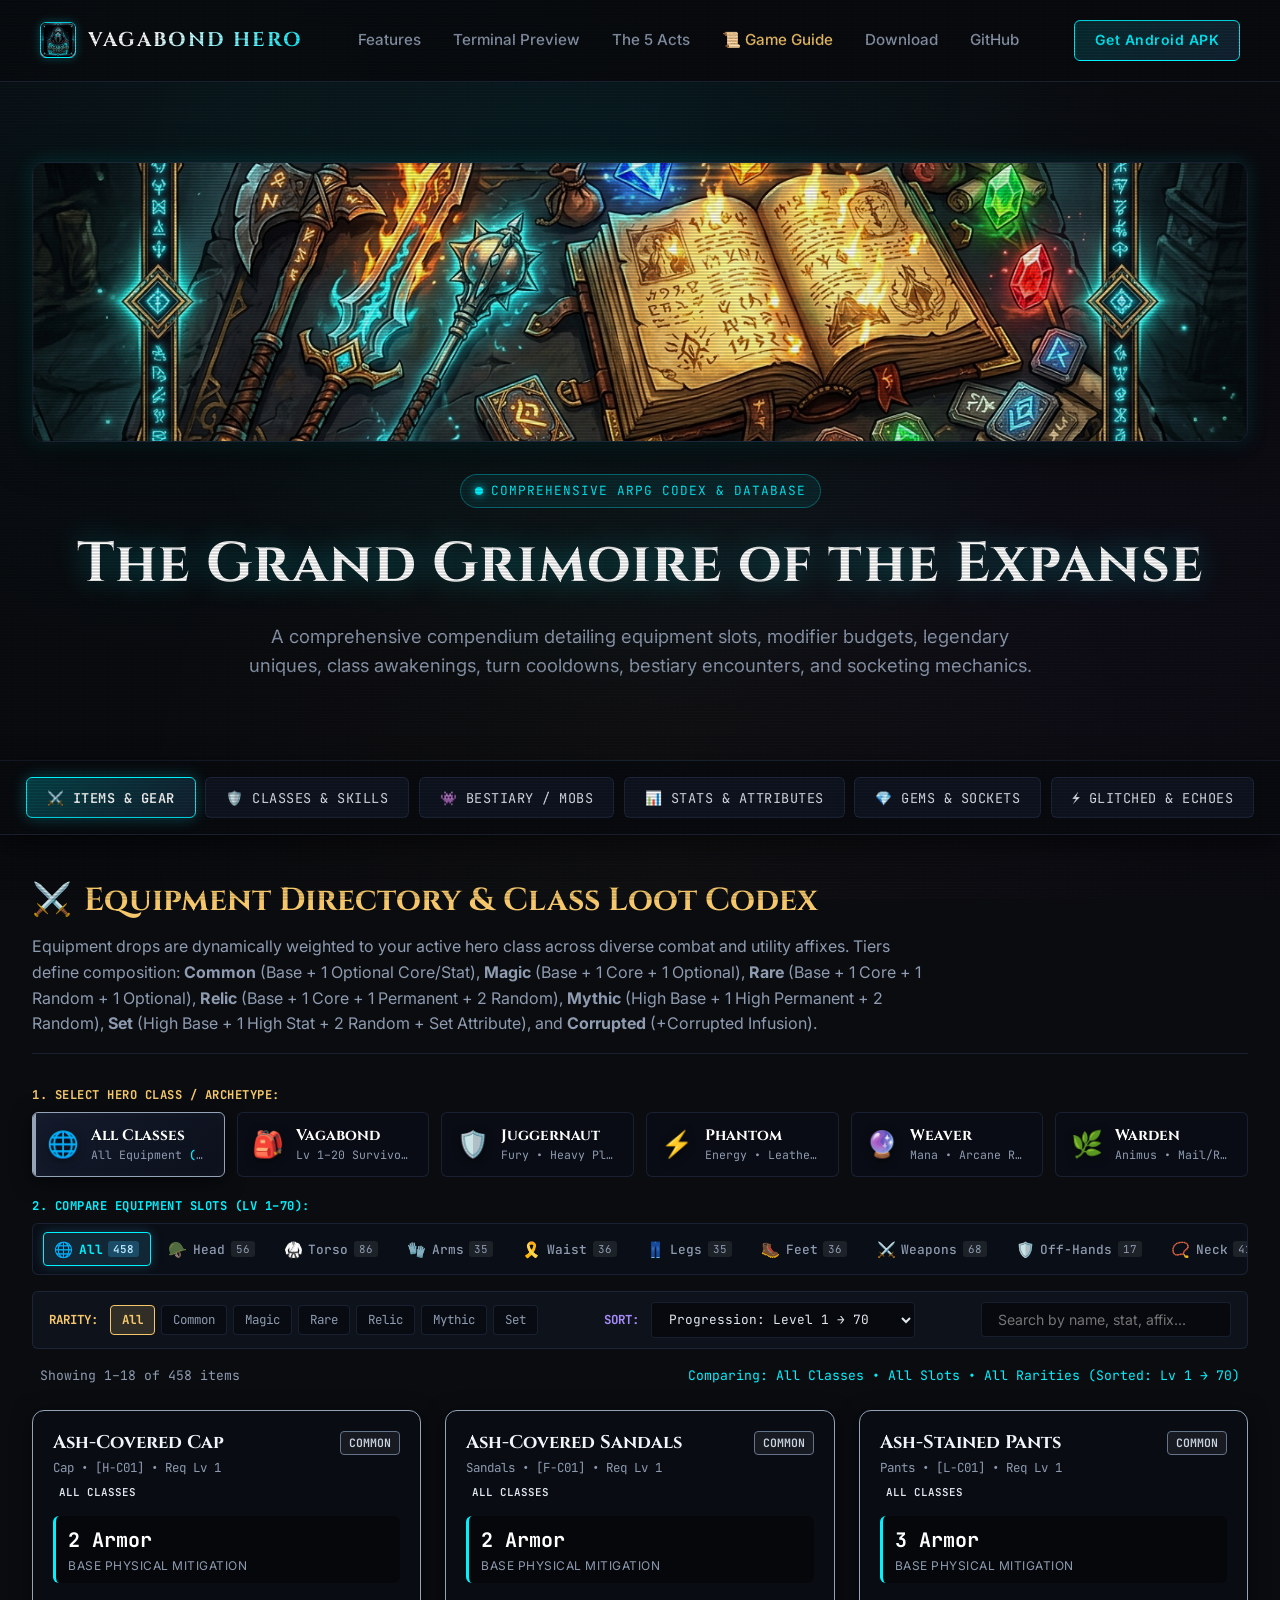
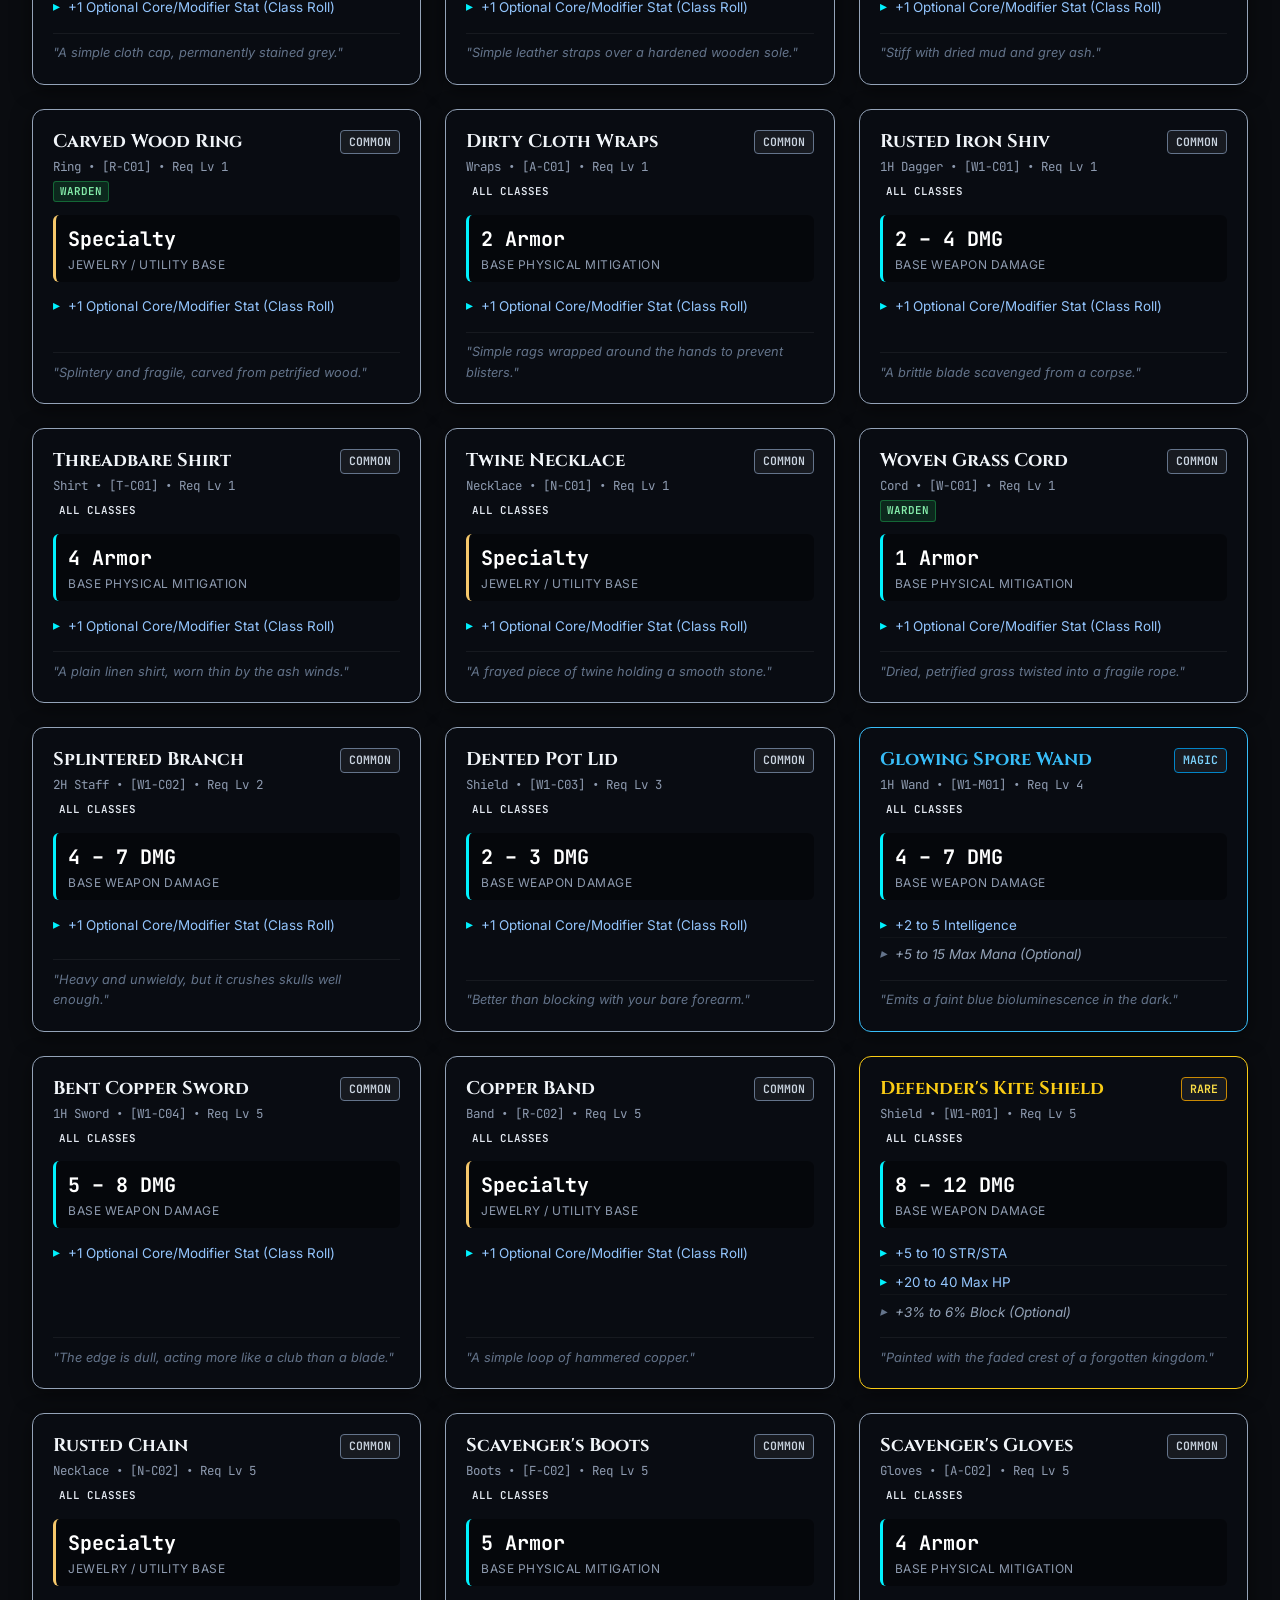
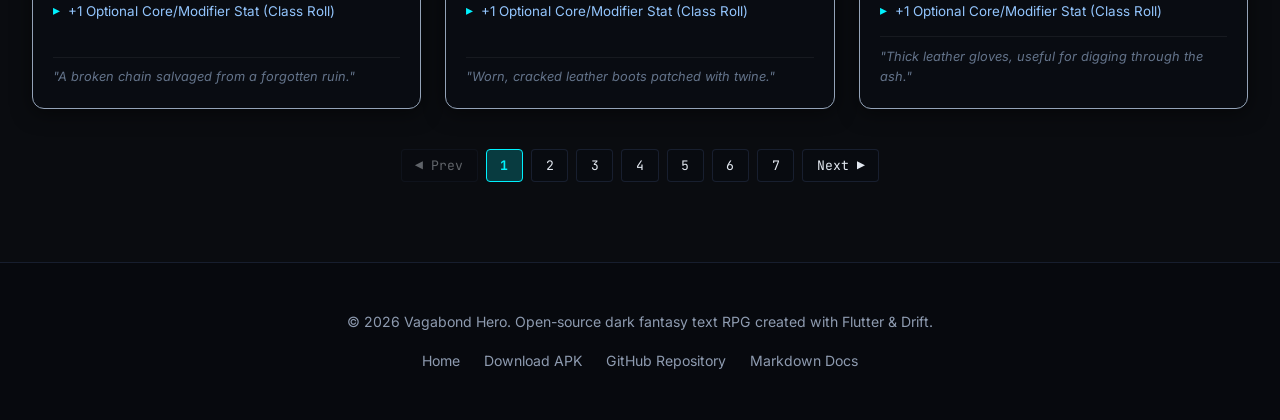
==== commit cfce4e91: "style(guide): add rich hover tooltips and compact subtitles to hero class cards" ====
--- a/landing/guide/index.html
+++ b/landing/guide/index.html
@@ -80,51 +80,51 @@
           1. Select Hero Class / Archetype:
         </div>
         <div class="class-deck">
-          <button class="class-card-btn active" data-class="all" onclick="selectClassFilter('all', this)">
+          <button class="class-card-btn active" data-class="all" title="Universal & All Sets: View all equipment across all classes (458 items)" onclick="selectClassFilter('all', this)">
             <span class="class-card-icon">🌐</span>
             <div class="class-card-info">
               <span class="class-card-title">All Classes</span>
-              <span class="class-card-sub">Universal & All Sets (425)</span>
-            </div>
-          </button>
-
-          <button class="class-card-btn" data-class="Vagabond" onclick="selectClassFilter('Vagabond', this)">
+              <span class="class-card-sub">All Equipment <span class="class-card-count">(458)</span></span>
+            </div>
+          </button>
+
+          <button class="class-card-btn" data-class="Vagabond" title="Vagabond Archetype: Levels 1–20 Survivor gear, scrap equipment, and early sets (102 items)" onclick="selectClassFilter('Vagabond', this)">
             <span class="class-card-icon">🎒</span>
             <div class="class-card-info">
               <span class="class-card-title">Vagabond</span>
-              <span class="class-card-sub">Levels 1–20 Survivor (96)</span>
-            </div>
-          </button>
-
-          <button class="class-card-btn" data-class="Juggernaut" onclick="selectClassFilter('Juggernaut', this)">
+              <span class="class-card-sub">Lv 1–20 Survivor <span class="class-card-count">(102)</span></span>
+            </div>
+          </button>
+
+          <button class="class-card-btn" data-class="Juggernaut" title="Juggernaut Archetype: Fury resource, heavy plate armor, high damage mitigation & boss destruction (306 items)" onclick="selectClassFilter('Juggernaut', this)">
             <span class="class-card-icon">🛡️</span>
             <div class="class-card-info">
               <span class="class-card-title">Juggernaut</span>
-              <span class="class-card-sub">Fury • Heavy Plates (299)</span>
-            </div>
-          </button>
-
-          <button class="class-card-btn" data-class="Phantom" onclick="selectClassFilter('Phantom', this)">
+              <span class="class-card-sub">Fury • Heavy Plates <span class="class-card-count">(306)</span></span>
+            </div>
+          </button>
+
+          <button class="class-card-btn" data-class="Phantom" title="Phantom Archetype: Energy resource, finesse leathers, high critical hits, evasion & lethal poison (305 items)" onclick="selectClassFilter('Phantom', this)">
             <span class="class-card-icon">⚡</span>
             <div class="class-card-info">
               <span class="class-card-title">Phantom</span>
-              <span class="class-card-sub">Energy • Finesse Leathers (299)</span>
-            </div>
-          </button>
-
-          <button class="class-card-btn" data-class="Weaver" onclick="selectClassFilter('Weaver', this)">
+              <span class="class-card-sub">Energy • Leathers <span class="class-card-count">(305)</span></span>
+            </div>
+          </button>
+
+          <button class="class-card-btn" data-class="Weaver" title="Weaver Archetype: Mana resource, arcane robes, spell cycling, elemental tempests & time dilation (308 items)" onclick="selectClassFilter('Weaver', this)">
             <span class="class-card-icon">🔮</span>
             <div class="class-card-info">
               <span class="class-card-title">Weaver</span>
-              <span class="class-card-sub">Mana • Arcane Robes (301)</span>
-            </div>
-          </button>
-
-          <button class="class-card-btn" data-class="Warden" onclick="selectClassFilter('Warden', this)">
+              <span class="class-card-sub">Mana • Arcane Robes <span class="class-card-count">(308)</span></span>
+            </div>
+          </button>
+
+          <button class="class-card-btn" data-class="Warden" title="Warden Archetype: Animus resource, mail & regalia, pack summoning, thorns & chimera shapeshifting (312 items)" onclick="selectClassFilter('Warden', this)">
             <span class="class-card-icon">🌿</span>
             <div class="class-card-info">
               <span class="class-card-title">Warden</span>
-              <span class="class-card-sub">Animus • Mail & Regalia (305)</span>
+              <span class="class-card-sub">Animus • Mail/Regalia <span class="class-card-count">(312)</span></span>
             </div>
           </button>
         </div>
--- a/landing/guide/guide.css
+++ b/landing/guide/guide.css
@@ -140,7 +140,7 @@
 /* Step 1: Class Selector Deck */
 .class-deck {
   display: grid;
-  grid-template-columns: repeat(auto-fit, minmax(170px, 1fr));
+  grid-template-columns: repeat(auto-fit, minmax(185px, 1fr));
   gap: 0.75rem;
   margin-bottom: 1.25rem;
 }
@@ -191,12 +191,14 @@
   font-size: 1.6rem;
   line-height: 1;
   filter: drop-shadow(0 2px 4px rgba(0, 0, 0, 0.5));
+  flex-shrink: 0;
 }
 
 .class-card-info {
   display: flex;
   flex-direction: column;
   min-width: 0;
+  flex: 1;
 }
 
 .class-card-title {
@@ -218,6 +220,12 @@
   white-space: nowrap;
   overflow: hidden;
   text-overflow: ellipsis;
+}
+
+.class-card-count {
+  color: var(--accent-cyan);
+  font-weight: 600;
+  font-size: 0.7rem;
 }
 
 /* Class Accent Color Overrides */
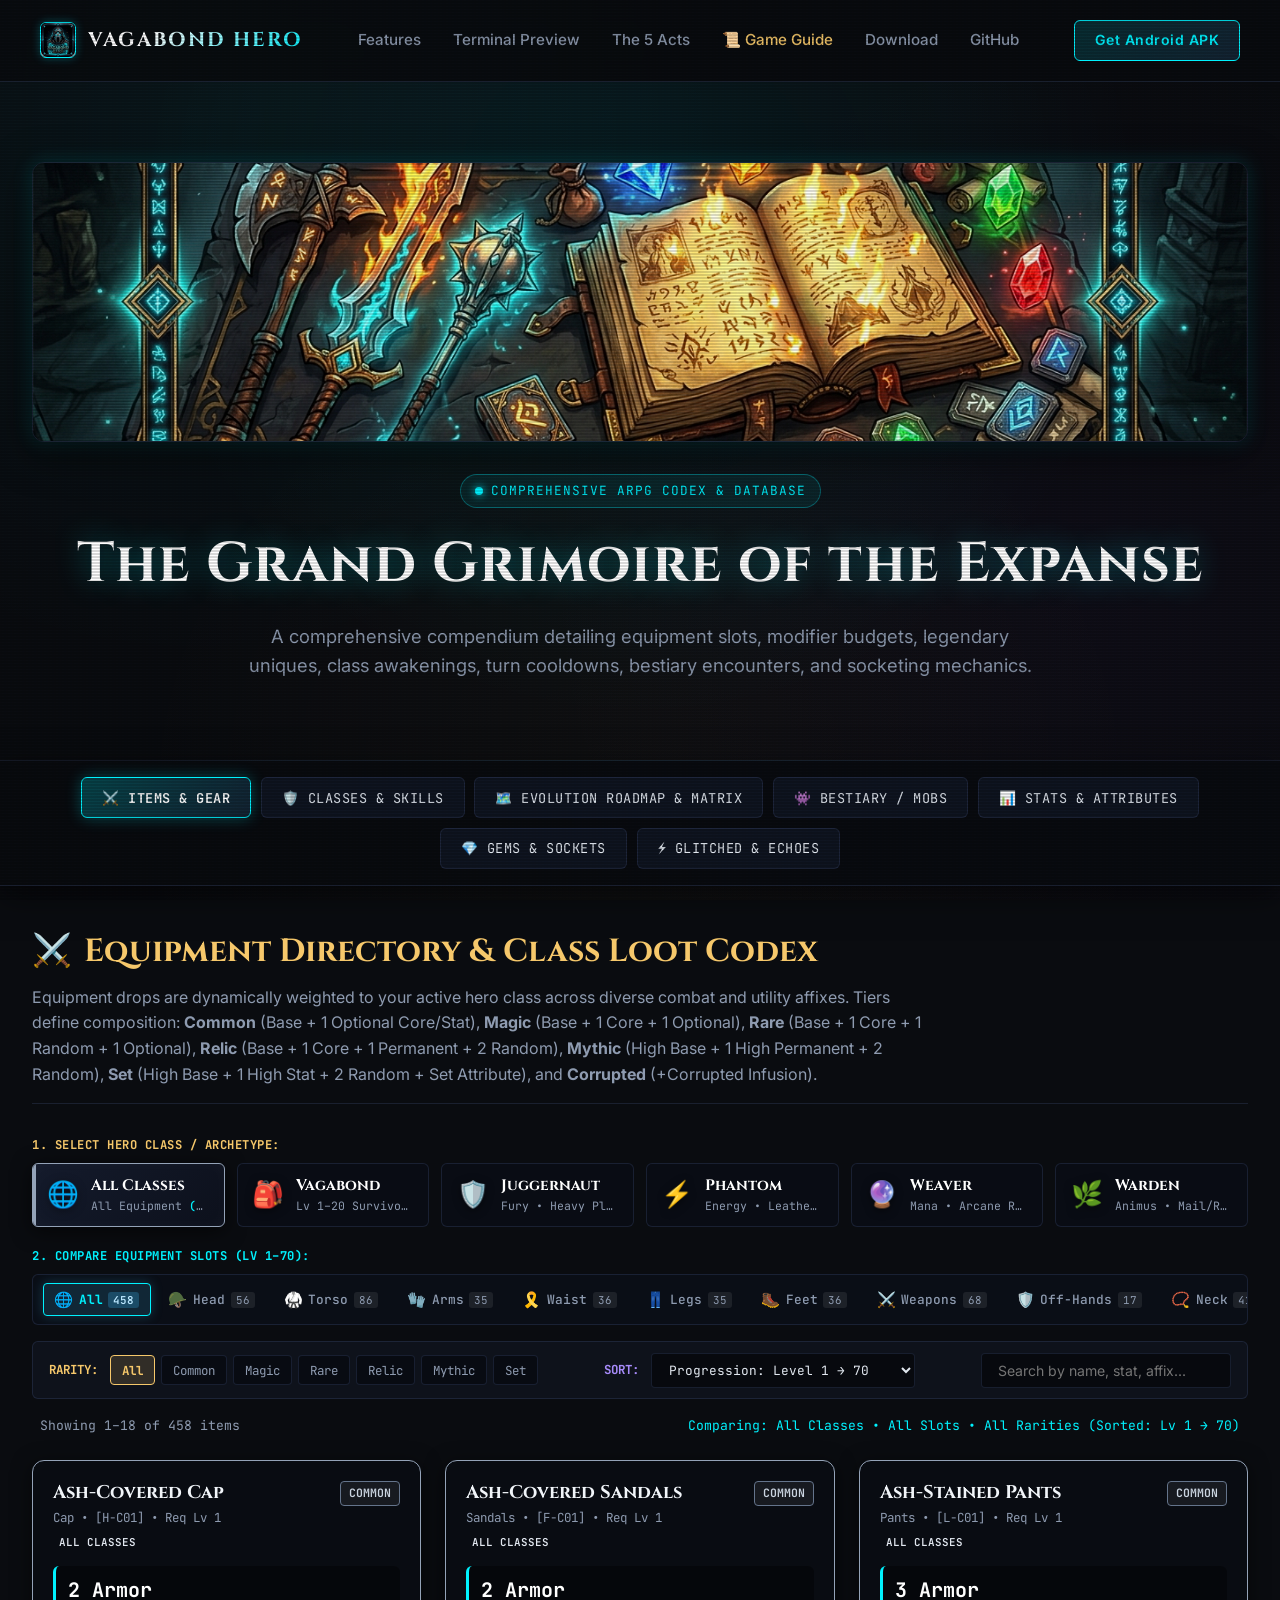
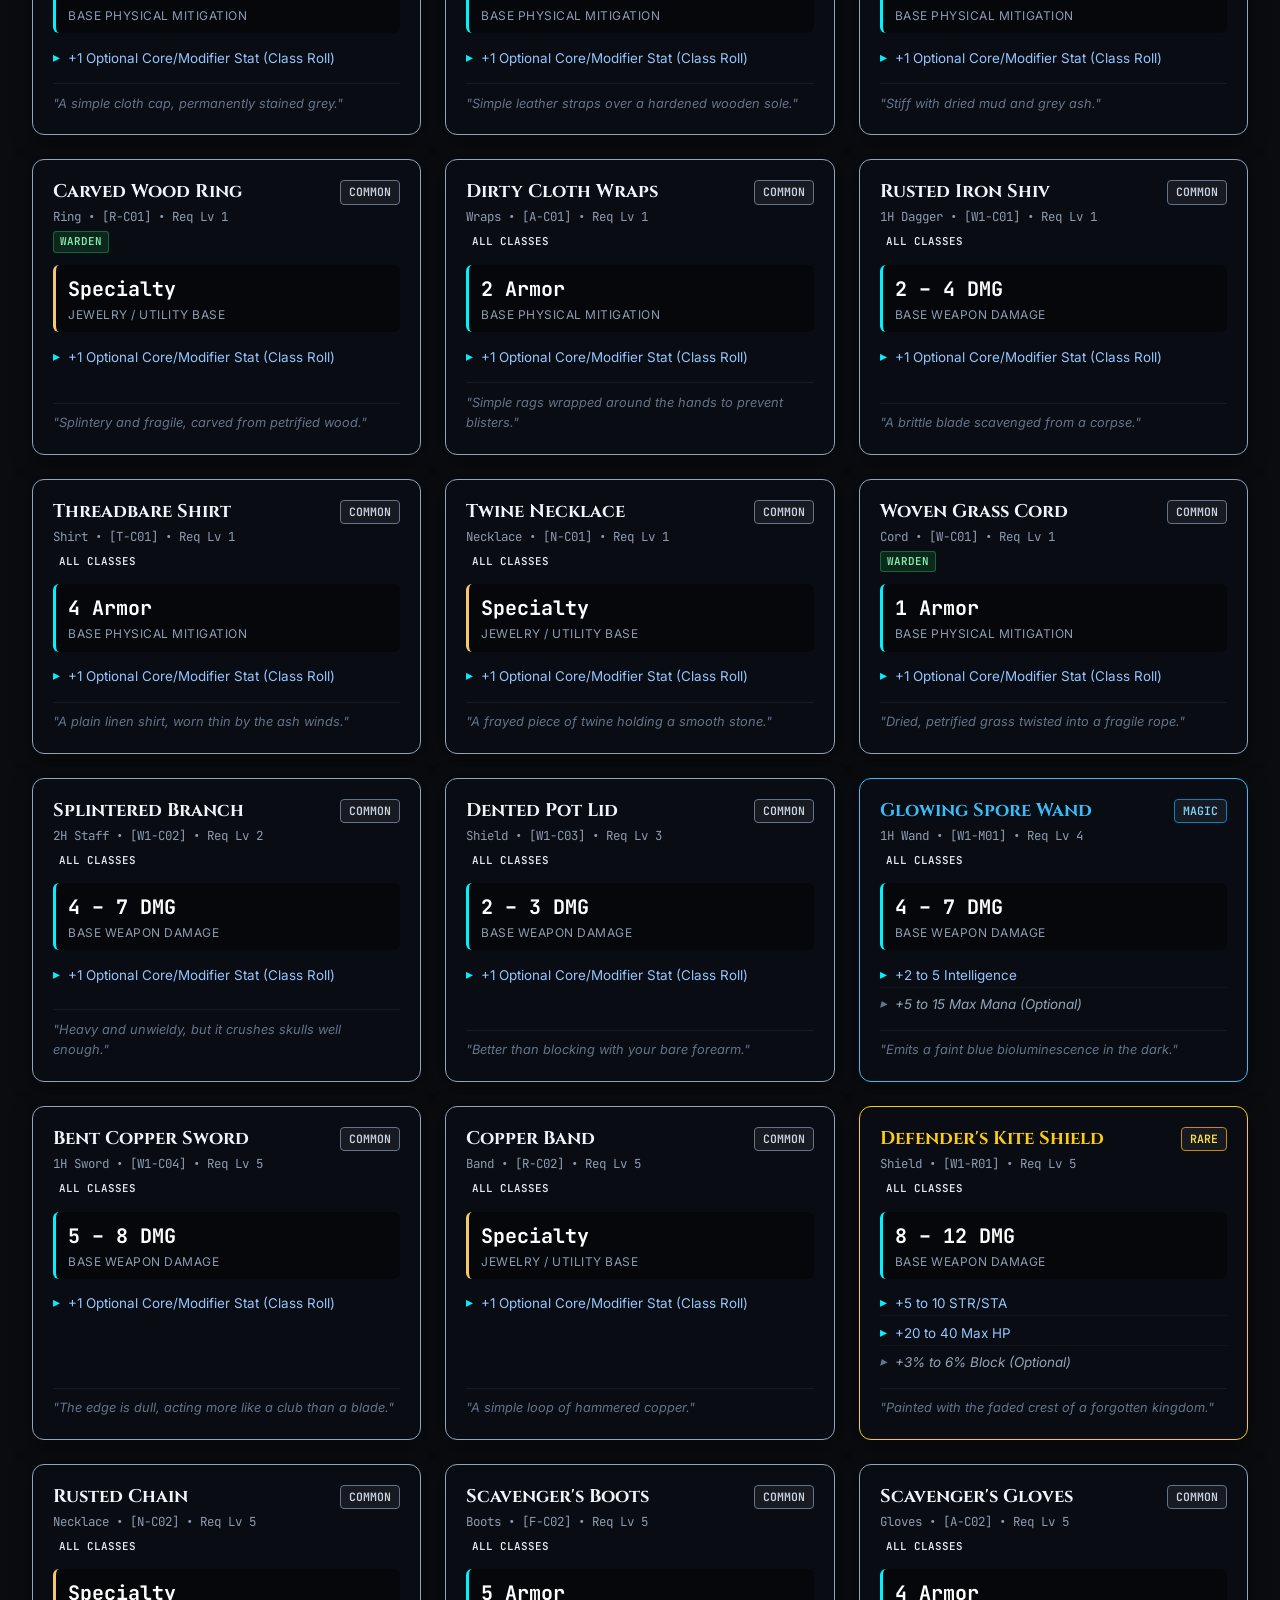
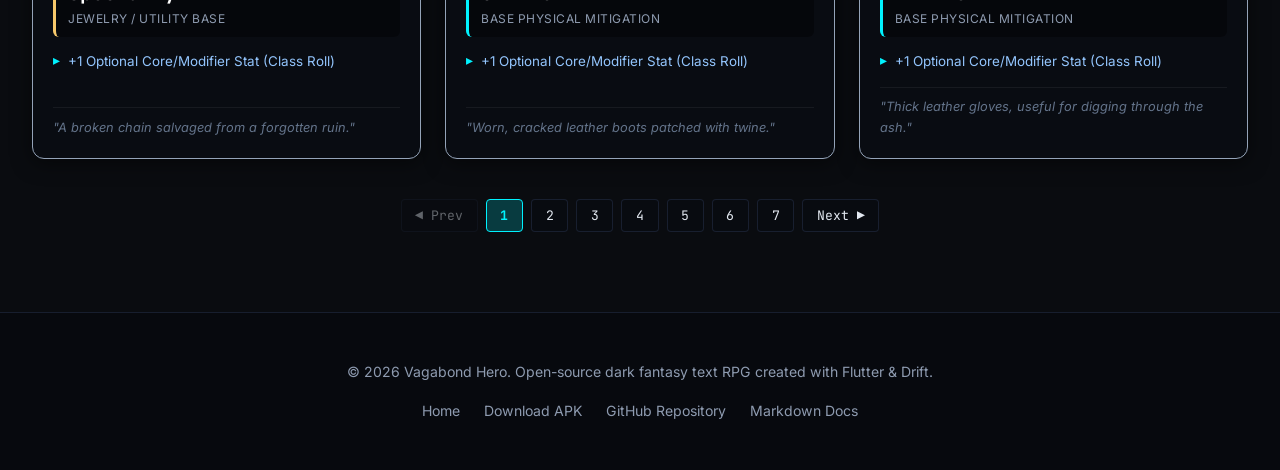
==== commit 3d8bc94a: "feat(guide): separate evolution roadmap and matrix into dedicated section and elevate vagabond above" ====
--- a/landing/guide/index.html
+++ b/landing/guide/index.html
@@ -55,6 +55,7 @@
   <div class="guide-tabs-nav">
     <button class="guide-tab-btn active" onclick="switchGuideTab('items')">⚔️ Items & Gear</button>
     <button class="guide-tab-btn" onclick="switchGuideTab('classes')">🛡️ Classes & Skills</button>
+    <button class="guide-tab-btn" onclick="switchGuideTab('roadmap')">🗺️ Evolution Roadmap & Matrix</button>
     <button class="guide-tab-btn" onclick="switchGuideTab('mobs')">👾 Bestiary / Mobs</button>
     <button class="guide-tab-btn" onclick="switchGuideTab('attributes')">📊 Stats & Attributes</button>
     <button class="guide-tab-btn" onclick="switchGuideTab('gems')">💎 Gems & Sockets</button>
@@ -211,158 +212,1094 @@
     </section>
 
     <!-- =========================================================
-         TAB 2: CLASSES & DYNAMIC RESOURCES
+         TAB 2: CLASSES & DYNAMIC RESOURCES (PER-CLASS DOSSIERS)
          ========================================================= -->
     <section id="tab-classes" class="guide-section">
       <div class="guide-header-box">
-        <h2 class="guide-header-title"><span>🛡️</span> Class Progression & Dynamic Secondary Resources</h2>
+        <h2 class="guide-header-title"><span>🛡️</span> Class Progression & Skill Codices</h2>
         <p class="guide-header-desc">
-          Unlike generic RPGs that lock every archetype into standard Mana, Vagabond Hero provides dynamic resources with unique generation loops, HUD colors, and playstyle requirements.
+          Every wanderer begins as an unspecialized <strong>Vagabond</strong>. Master field survival techniques before choosing your First Job Awakening at Level 20.
         </p>
       </div>
 
-      <div class="class-overview-banner">
-        <div class="class-pill vagabond">
-          <div class="class-pill-name">Vagabond</div>
-          <span class="class-resource-tag res-grit">Resource: Grit (0–100)</span>
-          <p style="font-size: 0.84rem; color: var(--text-muted); margin-top: 4px;">
-            Base survivor class (Lv 1–20). Willpower generated by surviving hits (+15) and basic attacks (+5).
+      <!-- =========================================================
+           TOP PROMINENT SECTION: THE VAGABOND (BASE CLASS LV 1–20)
+           ========================================================= -->
+      <div class="vagabond-spotlight-box" style="margin-bottom: 2.5rem;">
+        <div class="dossier-hero-card vagabond-theme">
+          <div class="dossier-header-top">
+            <div class="dossier-title-area">
+              <div class="dossier-class-icon">🎒</div>
+              <div>
+                <div class="dossier-class-name">The Vagabond</div>
+                <div class="dossier-class-subtitle">Tier 1 Universal Starting Survivor • Levels 1–20 (All Adventurers Start Here)</div>
+              </div>
+            </div>
+            <div class="dossier-spec-pills">
+              <span class="dossier-spec-pill" style="border-color: #f59e0b; color: #f59e0b;">Resource: Grit (0–100)</span>
+              <span class="dossier-spec-pill">Primary: All Balanced</span>
+              <span class="dossier-spec-pill">Armor: Scrap & Rags</span>
+            </div>
+          </div>
+
+          <p style="color: var(--text-main); font-size: 0.95rem; line-height: 1.6; margin-bottom: 1rem;">
+            Every hero in the Shattered Expanse starts here. Stripped of memories and divine favor, the Vagabond survives purely on grit, scavenged scraps, and raw adaptability. They possess heightened baseline luck to unearth relics and emergency triage techniques to bandage wounds in hostile territory before choosing their awakened path.
           </p>
-        </div>
-
-        <div class="class-pill juggernaut">
-          <div class="class-pill-name">Juggernaut</div>
-          <span class="class-resource-tag res-fury">Resource: Fury (0–100)</span>
-          <p style="font-size: 0.84rem; color: var(--text-muted); margin-top: 4px;">
-            Melee titan. Builds Fury through combat clash (+10 hit, +15 struck). Decays outside battle.
+
+          <div class="dossier-stats-grid">
+            <div class="dossier-stat-block">
+              <div class="dossier-stat-label">Resource Mechanics</div>
+              <div class="dossier-stat-value" style="color: #f59e0b;">Grit (0–100)</div>
+              <div class="dossier-stat-desc">Starts at 50. Generates <strong>+10/turn</strong>, <strong>+15 when struck</strong>, and <strong>+5 on basic strikes</strong>. Sustains triage & escape rolls.</div>
+            </div>
+            <div class="dossier-stat-block">
+              <div class="dossier-stat-label">Stat Growth per Level</div>
+              <div class="dossier-stat-value">+3 Attribute Points</div>
+              <div class="dossier-stat-desc">Automatic growth: <strong>+5 Max HP</strong> and <strong>+1 to All Stats</strong> (STR/AGI/INT/STA) automatically per level up.</div>
+            </div>
+            <div class="dossier-stat-block">
+              <div class="dossier-stat-label">Evolution Milestone</div>
+              <div class="dossier-stat-value" style="color: var(--accent-gold);">Level 20 Job Awakening</div>
+              <div class="dossier-stat-desc">Upon conquering Act I's trial, awaken into the <strong>Juggernaut</strong>, <strong>Phantom</strong>, <strong>Weaver</strong>, or <strong>Warden</strong> below.</div>
+            </div>
+          </div>
+
+          <!-- Vagabond Skills Roster Inside Spotlight -->
+          <h4 style="font-family: var(--font-serif); color: var(--accent-gold); margin: 1.5rem 0 0.75rem 0; font-size: 1.05rem;">
+            🎒 Vagabond Survival Skills (Levels 1–20)
+          </h4>
+          <div class="skill-list" style="margin-top: 0.5rem;">
+            <div class="skill-card">
+              <div class="skill-icon">🗡️</div>
+              <div class="skill-content">
+                <div class="skill-header">
+                  <span class="skill-name">Scavenger's Strike [Level 1]</span>
+                  <span class="skill-cost-badge">0 Grit • Generates +5 Grit • 0 Turn CD</span>
+                </div>
+                <p class="skill-desc">Basic survival strike dealing 100% Weapon Damage. Has a 10% chance to dislodge 1–5 Silver Prisms from the enemy.</p>
+              </div>
+            </div>
+
+            <div class="skill-card">
+              <div class="skill-icon">🩹</div>
+              <div class="skill-content">
+                <div class="skill-header">
+                  <span class="skill-name">Patch Up [Level 5]</span>
+                  <span class="skill-cost-badge">30 Grit • Cooldown: 4 Turns</span>
+                </div>
+                <p class="skill-desc">Emergency field triage that immediately restores 15% Maximum HP. Inoperable while suffering from active Bleeding or Poison DoTs.</p>
+              </div>
+            </div>
+
+            <div class="skill-card">
+              <div class="skill-icon">🏃</div>
+              <div class="skill-content">
+                <div class="skill-header">
+                  <span class="skill-name">Desperate Flee [Level 15]</span>
+                  <span class="skill-cost-badge">20 Grit • Cooldown: 1 Turn</span>
+                </div>
+                <p class="skill-desc">Attempt an evasion roll to disengage and escape from combat (50% base success rate). Automatically fails in Boss encounters.</p>
+              </div>
+            </div>
+          </div>
+        </div>
+      </div>
+
+      <!-- =========================================================
+           FIRST JOB CHANGE AWAKENING LINEAGES (LEVEL 21+)
+           ========================================================= -->
+      <div style="display: flex; justify-content: space-between; align-items: flex-end; margin-bottom: 0.75rem; flex-wrap: wrap; gap: 0.5rem;">
+        <div>
+          <h3 style="font-family: var(--font-serif); color: var(--accent-cyan); margin: 0; font-size: 1.3rem;">
+            ⚔️ First Job Change Lineages (Levels 21–70+ Pinnacle)
+          </h3>
+          <p style="color: var(--text-muted); font-size: 0.86rem; margin: 0.25rem 0 0 0;">
+            Select a specialized class lineage below to view its complete identity, resource engine, 2nd job subclasses, and full skill timeline.
           </p>
         </div>
-
-        <div class="class-pill phantom">
-          <div class="class-pill-name">Phantom</div>
-          <span class="class-resource-tag res-energy">Resource: Energy (0–100)</span>
-          <p style="font-size: 0.84rem; color: var(--text-muted); margin-top: 4px;">
-            Agility striker. Starts at 100 with rapid turn regeneration (+25/turn) for lethal multi-hit combos.
+      </div>
+
+      <!-- Class Dossier Selector Strip (First Job Lineages) -->
+      <div class="class-dossier-nav" role="tablist">
+        <button class="class-dossier-btn active" data-class="Juggernaut" onclick="switchClassDossier('Juggernaut', this)">
+          <span>🛡️</span> Juggernaut Lineage (STR)
+        </button>
+        <button class="class-dossier-btn" data-class="Phantom" onclick="switchClassDossier('Phantom', this)">
+          <span>⚡</span> Phantom Lineage (AGI)
+        </button>
+        <button class="class-dossier-btn" data-class="Weaver" onclick="switchClassDossier('Weaver', this)">
+          <span>🔮</span> Weaver Lineage (INT)
+        </button>
+        <button class="class-dossier-btn" data-class="Warden" onclick="switchClassDossier('Warden', this)">
+          <span>🌿</span> Warden Lineage (Hybrid)
+        </button>
+      </div>
+
+      <!-- =========================================================
+           1. JUGGERNAUT LINEAGE DOSSIER
+           ========================================================= -->
+      <div class="class-dossier-panel active" id="dossier-Juggernaut">
+        <div class="dossier-hero-card juggernaut-theme">
+          <div class="dossier-header-top">
+            <div class="dossier-title-area">
+              <div class="dossier-class-icon">🛡️</div>
+              <div>
+                <div class="dossier-class-name">Juggernaut Lineage</div>
+                <div class="dossier-class-subtitle">Heavy Armor Vanguard • STR / STA • Levels 21–70+ Pinnacle</div>
+              </div>
+            </div>
+            <div class="dossier-spec-pills">
+              <span class="dossier-spec-pill" style="border-color: #ef4444; color: #ef4444;">Resource: Fury & Resolve</span>
+              <span class="dossier-spec-pill">Primary: Strength (STR)</span>
+              <span class="dossier-spec-pill">Armor: Heavy Plate & Tower Shields</span>
+            </div>
+          </div>
+
+          <p style="color: var(--text-main); font-size: 0.95rem; line-height: 1.6; margin-bottom: 1rem;">
+            The unstoppable colossus of the battlefield. Juggernauts convert combat momentum and incoming pain directly into devastating physical wrath. Later branching into the bloodthirsty offense of the <strong>Berserker</strong> or the kinetic reflection fortress of the <strong>Void-Knight</strong>.
           </p>
-        </div>
-
-        <div class="class-pill weaver">
-          <div class="class-pill-name">Weaver</div>
-          <span class="class-resource-tag res-mana">Resource: Mana (0–Max MP)</span>
-          <p style="font-size: 0.84rem; color: var(--text-muted); margin-top: 4px;">
-            Deep arcane reservoir scaled from INT (Base 50 + INT * 5). High spell costs balanced by siphons.
+
+          <div class="dossier-stats-grid">
+            <div class="dossier-stat-block">
+              <div class="dossier-stat-label">Fury Generation Loop</div>
+              <div class="dossier-stat-value" style="color: #ef4444;">Fury (0–100)</div>
+              <div class="dossier-stat-desc">Starts at 0. Generates <strong>+10 on melee hits</strong>, <strong>+15 when damaged</strong>. Decays (-10/room) outside battle.</div>
+            </div>
+            <div class="dossier-stat-block">
+              <div class="dossier-stat-label">Stat Scaling</div>
+              <div class="dossier-stat-value">STR (+1% Dmg, +0.5 Armor)</div>
+              <div class="dossier-stat-desc">Lv 21–50: <strong>+5 Points/Lv</strong> (+1 STR auto). Lv 51–70: <strong>+6 Points/Lv</strong> (+15 HP/Lv).</div>
+            </div>
+            <div class="dossier-stat-block">
+              <div class="dossier-stat-label">Evolution Path</div>
+              <div class="dossier-stat-value" style="color: var(--accent-gold);">4-Tier Progression</div>
+              <div class="dossier-stat-desc">Juggernaut (Lv 21) ➔ Berserker / Void-Knight (Lv 51) ➔ World-Breaker / Aegis Lord (Lv 70+).</div>
+            </div>
+          </div>
+        </div>
+
+        <!-- Juggernaut Subclass Branches -->
+        <div class="dossier-branches-container">
+          <h3 style="font-family: var(--font-serif); color: var(--accent-cyan); margin-bottom: 0.5rem;">
+            ⚔️ Subclass Specializations (Tier 3 & Tier 4)
+          </h3>
+          <div class="dossier-branches-grid">
+            <div class="dossier-branch-card" style="border-top: 3px solid #dc2626;">
+              <div class="dossier-branch-header">
+                <span class="dossier-branch-title">🪓 Berserker ➔ World-Breaker</span>
+                <span class="dossier-branch-tier">Offensive Path</span>
+              </div>
+              <p style="font-size: 0.85rem; color: var(--text-muted); line-height: 1.45;">
+                Commands <strong>Bloodrage</strong>. Fury generation doubles below 50% HP. Sacrifices health for guaranteed criticals and life-steal. Ascends to the <strong>World-Breaker</strong> with <em>Obliterate</em> (500% execution strike that resets CD on kill).
+              </p>
+            </div>
+
+            <div class="dossier-branch-card" style="border-top: 3px solid #9333ea;">
+              <div class="dossier-branch-header">
+                <span class="dossier-branch-title">🌌 Void-Knight ➔ Aegis Lord</span>
+                <span class="dossier-branch-tier">Defensive Path</span>
+              </div>
+              <p style="font-size: 0.85rem; color: var(--text-muted); line-height: 1.45;">
+                Commands <strong>Resolve</strong>. Converts 20% of mitigated damage into kinetic energy, turning 100% of Total Armor into weapon damage. Ascends to the <strong>Aegis Lord</strong> with <em>Absolute Defense</em> (2 turns invulnerability + 300% reflect).
+              </p>
+            </div>
+          </div>
+        </div>
+
+        <!-- Juggernaut Lineage Skills -->
+        <h3 style="font-family: var(--font-serif); color: var(--accent-cyan); margin-bottom: 0.75rem;">
+          📜 Juggernaut Lineage Skill Roster (All Tiers)
+        </h3>
+        <div class="skill-list">
+          <div class="skill-card">
+            <div class="skill-icon">🔨</div>
+            <div class="skill-content">
+              <div class="skill-header">
+                <span class="skill-name">Heavy Smash [Tier 2 • Lv 21 Juggernaut]</span>
+                <span class="skill-cost-badge">20 Fury • Cooldown: 2 Turns</span>
+              </div>
+              <p class="skill-desc">Crushing overhead blow dealing 140% Physical Damage. Reduces target Evasion by 10% for 2 turns.</p>
+            </div>
+          </div>
+
+          <div class="skill-card">
+            <div class="skill-icon">🛡️</div>
+            <div class="skill-content">
+              <div class="skill-header">
+                <span class="skill-name">Taunt [Tier 2 • Lv 30 Juggernaut]</span>
+                <span class="skill-cost-badge">15 Fury • Generates +10 Fury when struck • Cooldown: 4 Turns</span>
+              </div>
+              <p class="skill-desc">Battle roar that forces enemies to focus you instead of companions. Increases Total Armor by +25% for 3 turns.</p>
+            </div>
+          </div>
+
+          <div class="skill-card">
+            <div class="skill-icon">💥</div>
+            <div class="skill-content">
+              <div class="skill-header">
+                <span class="skill-name">Earthshatter [Tier 2 • Lv 45 Juggernaut]</span>
+                <span class="skill-cost-badge">40 Fury • Cooldown: 5 Turns</span>
+              </div>
+              <p class="skill-desc">Slams the ground to trigger a room-wide shockwave dealing 110% Physical Damage to all foes.</p>
+            </div>
+          </div>
+
+          <div class="skill-card">
+            <div class="skill-icon">🪓</div>
+            <div class="skill-content">
+              <div class="skill-header">
+                <span class="skill-name">Reckless Swing [Tier 3 • Lv 51 Berserker]</span>
+                <span class="skill-cost-badge">30 Fury + 10% HP • Cooldown: 2 Turns</span>
+              </div>
+              <p class="skill-desc">Wild, cleaving strike dealing 200% Physical Damage. Player takes 10% of current HP in recoil damage.</p>
+            </div>
+          </div>
+
+          <div class="skill-card">
+            <div class="skill-icon">🩸</div>
+            <div class="skill-content">
+              <div class="skill-header">
+                <span class="skill-name">Bloodlust [Tier 3 • Lv 60 Berserker]</span>
+                <span class="skill-cost-badge">50 Fury • Cooldown: 5 Turns</span>
+              </div>
+              <p class="skill-desc">Enters an ecstatic frenzy for 3 turns: grants +20% Life Steal, but reduces Total Armor to 0.</p>
+            </div>
+          </div>
+
+          <div class="skill-card">
+            <div class="skill-icon">🛡️</div>
+            <div class="skill-content">
+              <div class="skill-header">
+                <span class="skill-name">Shield Bash [Tier 3 • Lv 51 Void-Knight]</span>
+                <span class="skill-cost-badge">25 Resolve • Cooldown: 3 Turns</span>
+              </div>
+              <p class="skill-desc">Slams enemy with a towering shield, dealing Physical Damage equal to 100% of Total Armor and stunning non-boss foes for 1 turn.</p>
+            </div>
+          </div>
+
+          <div class="skill-card">
+            <div class="skill-icon">🌌</div>
+            <div class="skill-content">
+              <div class="skill-header">
+                <span class="skill-name">Void Bulwark [Tier 3 • Lv 60 Void-Knight]</span>
+                <span class="skill-cost-badge">40 Resolve • Cooldown: 6 Turns</span>
+              </div>
+              <p class="skill-desc">Absorbs 100% of damage taken for 1 turn, detonating 50% of stored kinetic damage as an AoE burst next turn.</p>
+            </div>
+          </div>
+
+          <div class="skill-card" style="border-color: rgba(220, 38, 38, 0.4); background: rgba(220, 38, 38, 0.04);">
+            <div class="skill-icon" style="border-color: #dc2626;">💥</div>
+            <div class="skill-content">
+              <div class="skill-header">
+                <span class="skill-name">Obliterate [Tier 4 • Lv 70 World-Breaker Pinnacle]</span>
+                <span class="skill-cost-badge">60 Fury + 20% HP • Cooldown: 4 Turns</span>
+              </div>
+              <p class="skill-desc">A reality-rending execution strike dealing 500% Physical Damage. If this strike slays the target, its cooldown instantly resets to 0.</p>
+            </div>
+          </div>
+
+          <div class="skill-card" style="border-color: rgba(147, 51, 234, 0.4); background: rgba(147, 51, 234, 0.04);">
+            <div class="skill-icon" style="border-color: #9333ea;">🛡️</div>
+            <div class="skill-content">
+              <div class="skill-header">
+                <span class="skill-name">Absolute Defense [Tier 4 • Lv 70 Aegis Lord Pinnacle]</span>
+                <span class="skill-cost-badge">50 Resolve • Cooldown: 7 Turns</span>
+              </div>
+              <p class="skill-desc">For 2 turns, you are completely impervious to all damage and automatically reflect all incoming attacks at 300% strength.</p>
+            </div>
+          </div>
+        </div>
+      </div>
+
+      <!-- =========================================================
+           2. PHANTOM LINEAGE DOSSIER
+           ========================================================= -->
+      <div class="class-dossier-panel" id="dossier-Phantom">
+        <div class="dossier-hero-card phantom-theme">
+          <div class="dossier-header-top">
+            <div class="dossier-title-area">
+              <div class="dossier-class-icon">⚡</div>
+              <div>
+                <div class="dossier-class-name">Phantom Lineage</div>
+                <div class="dossier-class-subtitle">Finesse Assassin & Sniper • AGI / STA • Levels 21–70+ Pinnacle</div>
+              </div>
+            </div>
+            <div class="dossier-spec-pills">
+              <span class="dossier-spec-pill" style="border-color: #fbbf24; color: #fbbf24;">Resource: Energy & Focus</span>
+              <span class="dossier-spec-pill">Primary: Agility (AGI)</span>
+              <span class="dossier-spec-pill">Armor: Finesse Leathers & Wraps</span>
+            </div>
+          </div>
+
+          <p style="color: var(--text-main); font-size: 0.95rem; line-height: 1.6; margin-bottom: 1rem;">
+            Lightning-fast stalkers of the void shadows. Phantoms boast untouchable Evasion, high-tempo multi-hit flurries, and deadly poisons. Specializing into the stealth burst executions of the <strong>Assassin</strong> or the 100% armor-penetrating artillery of the <strong>Rift-Sniper</strong>.
           </p>
-        </div>
-
-        <div class="class-pill warden">
-          <div class="class-pill-name">Warden</div>
-          <span class="class-resource-tag res-animus">Resource: Animus (0–100)</span>
-          <p style="font-size: 0.84rem; color: var(--text-muted); margin-top: 4px;">
-            Pack master. Generated through summon attacks (+15) and life leeching (+10) to sustain barriers.
+
+          <div class="dossier-stats-grid">
+            <div class="dossier-stat-block">
+              <div class="dossier-stat-label">Energy Regeneration Loop</div>
+              <div class="dossier-stat-value" style="color: #fbbf24;">Energy (0–100)</div>
+              <div class="dossier-stat-desc">Starts full at 100. Rapidly replenishes <strong>+25 Energy every single turn</strong>. Rewards fast combo cycles.</div>
+            </div>
+            <div class="dossier-stat-block">
+              <div class="dossier-stat-label">Stat Scaling</div>
+              <div class="dossier-stat-value">AGI (+1% Dmg, +0.1% Crit, +0.15% Evade)</div>
+              <div class="dossier-stat-desc">Lv 21–50: <strong>+5 Points/Lv</strong> (+1 AGI auto). Lv 51–70: <strong>+6 Points/Lv</strong> (+15 HP/Lv).</div>
+            </div>
+            <div class="dossier-stat-block">
+              <div class="dossier-stat-label">Evolution Path</div>
+              <div class="dossier-stat-value" style="color: var(--accent-gold);">4-Tier Progression</div>
+              <div class="dossier-stat-desc">Phantom (Lv 21) ➔ Assassin / Rift-Sniper (Lv 51) ➔ Shadow-Walker / Void-Stalker (Lv 70+).</div>
+            </div>
+          </div>
+        </div>
+
+        <!-- Phantom Subclass Branches -->
+        <div class="dossier-branches-container">
+          <h3 style="font-family: var(--font-serif); color: var(--accent-cyan); margin-bottom: 0.5rem;">
+            ⚔️ Subclass Specializations (Tier 3 & Tier 4)
+          </h3>
+          <div class="dossier-branches-grid">
+            <div class="dossier-branch-card" style="border-top: 3px solid #f59e0b;">
+              <div class="dossier-branch-header">
+                <span class="dossier-branch-title">🗡️ Assassin ➔ Shadow-Walker</span>
+                <span class="dossier-branch-tier">Melee Stealth Path</span>
+              </div>
+              <p style="font-size: 0.85rem; color: var(--text-muted); line-height: 1.45;">
+                Commands <strong>Combo Points</strong> and neurotoxins. Consumes debuff stacks with <em>Eviscerate</em> for multiplicative burst. Ascends to the <strong>Shadow-Walker</strong> with <em>Death Mark</em> (detonates for 50% of all damage taken during countdown).
+              </p>
+            </div>
+
+            <div class="dossier-branch-card" style="border-top: 3px solid #38bdf8;">
+              <div class="dossier-branch-header">
+                <span class="dossier-branch-title">🎯 Rift-Sniper ➔ Void-Stalker</span>
+                <span class="dossier-branch-tier">Ranged Artillery Path</span>
+              </div>
+              <p style="font-size: 0.85rem; color: var(--text-muted); line-height: 1.45;">
+                Commands <strong>Focus</strong>. Unlocks 100% armor-penetrating charged shots and barbed caltrops. Ascends to the <strong>Void-Stalker</strong> with <em>Dimensional Piercer</em> (permanently deletes 20% of enemy Maximum HP).
+              </p>
+            </div>
+          </div>
+        </div>
+
+        <!-- Phantom Lineage Skills -->
+        <h3 style="font-family: var(--font-serif); color: var(--accent-cyan); margin-bottom: 0.75rem;">
+          📜 Phantom Lineage Skill Roster (All Tiers)
+        </h3>
+        <div class="skill-list">
+          <div class="skill-card">
+            <div class="skill-icon">⚡</div>
+            <div class="skill-content">
+              <div class="skill-header">
+                <span class="skill-name">Flurry [Tier 2 • Lv 21 Phantom]</span>
+                <span class="skill-cost-badge">25 Energy • Cooldown: 0 Turns</span>
+              </div>
+              <p class="skill-desc">High-tempo dual strike, each hit dealing 70% Finesse Damage with double trigger chance for on-hit elemental affixes.</p>
+            </div>
+          </div>
+
+          <div class="skill-card">
+            <div class="skill-icon">🧪</div>
+            <div class="skill-content">
+              <div class="skill-header">
+                <span class="skill-name">Venom-Laced Blade [Tier 2 • Lv 30 Phantom]</span>
+                <span class="skill-cost-badge">35 Energy • Cooldown: 3 Turns</span>
+              </div>
+              <p class="skill-desc">Coats weapons in neurotoxin. Next attack inflicts a Poison DoT dealing 20% AGI per turn for 4 turns.</p>
+            </div>
+          </div>
+
+          <div class="skill-card">
+            <div class="skill-icon">💨</div>
+            <div class="skill-content">
+              <div class="skill-header">
+                <span class="skill-name">Smoke Bomb [Tier 2 • Lv 45 Phantom]</span>
+                <span class="skill-cost-badge">50 Energy • Cooldown: 6 Turns</span>
+              </div>
+              <p class="skill-desc">Detonates an obscurant pellet, instantly raising player Evasion to 80% for 1 turn.</p>
+            </div>
+          </div>
+
+          <div class="skill-card">
+            <div class="skill-icon">🗡️</div>
+            <div class="skill-content">
+              <div class="skill-header">
+                <span class="skill-name">Eviscerate [Tier 3 • Lv 51 Assassin]</span>
+                <span class="skill-cost-badge">30 Energy • Cooldown: 2 Turns</span>
+              </div>
+              <p class="skill-desc">Consumes all Bleed and Poison stacks on the target for catastrophic burst damage (+50% bonus damage per stack consumed).</p>
+            </div>
+          </div>
+
+          <div class="skill-card">
+            <div class="skill-icon">👤</div>
+            <div class="skill-content">
+              <div class="skill-header">
+                <span class="skill-name">Shadow Cloak [Tier 3 • Lv 60 Assassin]</span>
+                <span class="skill-cost-badge">40 Energy • Cooldown: 5 Turns</span>
+              </div>
+              <p class="skill-desc">Dissolves into shadows for 2 turns. Enemies cannot target you; your next strike from stealth is a guaranteed Critical Hit.</p>
+            </div>
+          </div>
+
+          <div class="skill-card">
+            <div class="skill-icon">🎯</div>
+            <div class="skill-content">
+              <div class="skill-header">
+                <span class="skill-name">Aimed Shot [Tier 3 • Lv 51 Rift-Sniper]</span>
+                <span class="skill-cost-badge">45 Focus • Cooldown: 4 Turns</span>
+              </div>
+              <p class="skill-desc">Takes 1 turn to align the sights. On the 2nd turn, unleashes a 350% Finesse shot with 100% Armor Penetration.</p>
+            </div>
+          </div>
+
+          <div class="skill-card">
+            <div class="skill-icon">⚙️</div>
+            <div class="skill-content">
+              <div class="skill-header">
+                <span class="skill-name">Caltrops [Tier 3 • Lv 60 Rift-Sniper]</span>
+                <span class="skill-cost-badge">30 Focus • Cooldown: 4 Turns</span>
+              </div>
+              <p class="skill-desc">Scatters barbed spikes across the room. Any foe executing a melee attack takes physical damage per swing for 3 turns.</p>
+            </div>
+          </div>
+
+          <div class="skill-card" style="border-color: rgba(245, 158, 11, 0.4); background: rgba(245, 158, 11, 0.04);">
+            <div class="skill-icon" style="border-color: #f59e0b;">⏳</div>
+            <div class="skill-content">
+              <div class="skill-header">
+                <span class="skill-name">Death Mark [Tier 4 • Lv 70 Shadow-Walker Pinnacle]</span>
+                <span class="skill-cost-badge">50 Energy • Cooldown: 5 Turns</span>
+              </div>
+              <p class="skill-desc">Brands an enemy with a death mark. After 3 turns, the mark detonates, dealing True Damage equal to 50% of all damage the target took during the countdown.</p>
+            </div>
+          </div>
+
+          <div class="skill-card" style="border-color: rgba(56, 189, 248, 0.4); background: rgba(56, 189, 248, 0.04);">
+            <div class="skill-icon" style="border-color: #38bdf8;">🏹</div>
+            <div class="skill-content">
+              <div class="skill-header">
+                <span class="skill-name">Dimensional Piercer [Tier 4 • Lv 70 Void-Stalker Pinnacle]</span>
+                <span class="skill-cost-badge">60 Focus • Cooldown: 4 Turns</span>
+              </div>
+              <p class="skill-desc">Fires a quantum arrow that bypasses the enemy's current HP bar entirely, permanently reducing target Maximum HP by 20%.</p>
+            </div>
+          </div>
+        </div>
+      </div>
+
+      <!-- =========================================================
+           3. WEAVER LINEAGE DOSSIER
+           ========================================================= -->
+      <div class="class-dossier-panel" id="dossier-Weaver">
+        <div class="dossier-hero-card weaver-theme">
+          <div class="dossier-header-top">
+            <div class="dossier-title-area">
+              <div class="dossier-class-icon">🔮</div>
+              <div>
+                <div class="dossier-class-name">Weaver Lineage</div>
+                <div class="dossier-class-subtitle">Arcane Spellcaster & Sanguine Mage • INT / STA • Levels 21–70+ Pinnacle</div>
+              </div>
+            </div>
+            <div class="dossier-spec-pills">
+              <span class="dossier-spec-pill" style="border-color: #38bdf8; color: #38bdf8;">Resource: Deep Mana & Blood</span>
+              <span class="dossier-spec-pill">Primary: Intelligence (INT)</span>
+              <span class="dossier-spec-pill">Armor: Arcane Silk & Sanguine Robes</span>
+            </div>
+          </div>
+
+          <p style="color: var(--text-main); font-size: 0.95rem; line-height: 1.6; margin-bottom: 1rem;">
+            Masters of the celestial weave and cosmic entropy. Weavers boast 100% accurate homing spells, damage-absorbing void barriers, and devastating elemental cascades. Specializing into the tri-element cycle of the <strong>Elementalist</strong> or the forbidden HP-sacrificing devastation of the <strong>Blood Mage</strong>.
           </p>
-        </div>
-      </div>
-
-      <!-- Skill Trees Breakdown -->
-      <h3 style="font-family: var(--font-serif); color: var(--accent-cyan); margin-bottom: 1rem;">Core Skill Codices & Cooldown Mechanics</h3>
-      <div class="skill-list">
+
+          <div class="dossier-stats-grid">
+            <div class="dossier-stat-block">
+              <div class="dossier-stat-label">Mana Reservoir Scaling</div>
+              <div class="dossier-stat-value" style="color: #38bdf8;">Base 50 + (INT × 5)</div>
+              <div class="dossier-stat-desc">Deep spell pool. Regenerates +5% Max MP/turn and restores full pools via siphon spells.</div>
+            </div>
+            <div class="dossier-stat-block">
+              <div class="dossier-stat-label">Stat Scaling</div>
+              <div class="dossier-stat-value">INT (+1% Spell Dmg, +Resistances)</div>
+              <div class="dossier-stat-desc">Lv 21–50: <strong>+5 Points/Lv</strong> (+1 INT auto). Lv 51–70: <strong>+6 Points/Lv</strong> (+15 HP/Lv).</div>
+            </div>
+            <div class="dossier-stat-block">
+              <div class="dossier-stat-label">Evolution Path</div>
+              <div class="dossier-stat-value" style="color: var(--accent-gold);">4-Tier Progression</div>
+              <div class="dossier-stat-desc">Weaver (Lv 21) ➔ Elementalist / Blood Mage (Lv 51) ➔ Arch-Mage / Crimson Sovereign (Lv 70+).</div>
+            </div>
+          </div>
+        </div>
+
+        <!-- Weaver Subclass Branches -->
+        <div class="dossier-branches-container">
+          <h3 style="font-family: var(--font-serif); color: var(--accent-cyan); margin-bottom: 0.5rem;">
+            ⚔️ Subclass Specializations (Tier 3 & Tier 4)
+          </h3>
+          <div class="dossier-branches-grid">
+            <div class="dossier-branch-card" style="border-top: 3px solid #38bdf8;">
+              <div class="dossier-branch-header">
+                <span class="dossier-branch-title">🔥 Elementalist ➔ Arch-Mage</span>
+                <span class="dossier-branch-tier">Tri-Flux Arcane Path</span>
+              </div>
+              <p style="font-size: 0.85rem; color: var(--text-muted); line-height: 1.45;">
+                Commands <strong>Tri-Flux</strong> (Fire for +25% Dmg, Ice for +30% Armor, Lightning for 2 actions/turn) and meteor cataclysms. Ascends to the <strong>Arch-Mage</strong> with <em>Time Stop</em> (freezes time for 3 consecutive player turns).
+              </p>
+            </div>
+
+            <div class="dossier-branch-card" style="border-top: 3px solid #e11d48;">
+              <div class="dossier-branch-header">
+                <span class="dossier-branch-title">🩸 Blood Mage ➔ Crimson Sovereign</span>
+                <span class="dossier-branch-tier">Sanguine Sacrifice Path</span>
+              </div>
+              <p style="font-size: 0.85rem; color: var(--text-muted); line-height: 1.45;">
+                Consumes player HP instead of Mana for 2x spell burst and companion sacrifice heals. Ascends to the <strong>Crimson Sovereign</strong> with <em>Blood Boil</em> (drains HP down to 1 for an apocalyptic 5x sacrificed HP nuclear blast).
+              </p>
+            </div>
+          </div>
+        </div>
+
+        <!-- Weaver Lineage Skills -->
+        <h3 style="font-family: var(--font-serif); color: var(--accent-cyan); margin-bottom: 0.75rem;">
+          📜 Weaver Lineage Skill Roster (All Tiers)
+        </h3>
+        <div class="skill-list">
+          <div class="skill-card">
+            <div class="skill-icon">🔮</div>
+            <div class="skill-content">
+              <div class="skill-header">
+                <span class="skill-name">Arcane Bolt [Tier 2 • Lv 21 Weaver]</span>
+                <span class="skill-cost-badge">10 Mana • Cooldown: 0 Turns</span>
+              </div>
+              <p class="skill-desc">Launches a homing lance of starlight dealing 130% Magic Damage. Automatically bypasses enemy Evasion (Never misses).</p>
+            </div>
+          </div>
+
+          <div class="skill-card">
+            <div class="skill-icon">🌀</div>
+            <div class="skill-content">
+              <div class="skill-header">
+                <span class="skill-name">Siphon Energy [Tier 2 • Lv 30 Weaver]</span>
+                <span class="skill-cost-badge">0 Mana • Generates Mana • Cooldown: 3 Turns</span>
+              </div>
+              <p class="skill-desc">Channels enemy aether, dealing 50% Magic Damage and restoring Mana equal to 100% of damage dealt.</p>
+            </div>
+          </div>
+
+          <div class="skill-card">
+            <div class="skill-icon">🌐</div>
+            <div class="skill-content">
+              <div class="skill-header">
+                <span class="skill-name">Void Shield [Tier 2 • Lv 45 Weaver]</span>
+                <span class="skill-cost-badge">30 Mana • Cooldown: 5 Turns</span>
+              </div>
+              <p class="skill-desc">Projects an arcane barrier absorbing damage equal to 20% of player Maximum HP for 3 turns.</p>
+            </div>
+          </div>
+
+          <div class="skill-card">
+            <div class="skill-icon">🔥</div>
+            <div class="skill-content">
+              <div class="skill-header">
+                <span class="skill-name">Elemental Cycle [Tier 3 • Lv 51 Elementalist]</span>
+                <span class="skill-cost-badge">15 Mana • Cooldown: 1 Turn</span>
+              </div>
+              <p class="skill-desc">Cycles active stance: Fire (+25% Dmg), Ice (+30% Armor), or Lightning (2 actions per turn).</p>
+            </div>
+          </div>
+
+          <div class="skill-card">
+            <div class="skill-icon">☄️</div>
+            <div class="skill-content">
+              <div class="skill-header">
+                <span class="skill-name">Cataclysm [Tier 3 • Lv 60 Elementalist]</span>
+                <span class="skill-cost-badge">40 Mana • Cooldown: 5 Turns</span>
+              </div>
+              <p class="skill-desc">Calls down an elemental meteor dealing 250% AoE Magic Damage matching your active elemental stance.</p>
+            </div>
+          </div>
+
+          <div class="skill-card">
+            <div class="skill-icon">🩸</div>
+            <div class="skill-content">
+              <div class="skill-header">
+                <span class="skill-name">Hemorrhage [Tier 3 • Lv 51 Blood Mage]</span>
+                <span class="skill-cost-badge">10% Max HP • Cooldown: 1 Turn</span>
+              </div>
+              <p class="skill-desc">Siphons player vitality into dark sorcery. Deals 150% Magic Damage costing 10% Max HP instead of Mana.</p>
+            </div>
+          </div>
+
+          <div class="skill-card">
+            <div class="skill-icon">💀</div>
+            <div class="skill-content">
+              <div class="skill-header">
+                <span class="skill-name">Crimson Pact [Tier 3 • Lv 60 Blood Mage]</span>
+                <span class="skill-cost-badge">Companion Life • Cooldown: 99 Turns</span>
+              </div>
+              <p class="skill-desc">Sacrifices active companion instantly to fully restore 100% of player HP and Mana (usable once per node).</p>
+            </div>
+          </div>
+
+          <div class="skill-card" style="border-color: rgba(56, 189, 248, 0.4); background: rgba(56, 189, 248, 0.04);">
+            <div class="skill-icon" style="border-color: #38bdf8;">⌛</div>
+            <div class="skill-content">
+              <div class="skill-header">
+                <span class="skill-name">Time Stop [Tier 4 • Lv 70 Arch-Mage Pinnacle]</span>
+                <span class="skill-cost-badge">60 Mana • Cooldown: 8 Turns</span>
+              </div>
+              <p class="skill-desc">Freezes global combat ticks. Player takes 3 consecutive turns back-to-back while all foes remain completely frozen.</p>
+            </div>
+          </div>
+
+          <div class="skill-card" style="border-color: rgba(225, 29, 72, 0.4); background: rgba(225, 29, 72, 0.04);">
+            <div class="skill-icon" style="border-color: #e11d48;">🩸</div>
+            <div class="skill-content">
+              <div class="skill-header">
+                <span class="skill-name">Blood Boil [Tier 4 • Lv 70 Crimson Sovereign Pinnacle]</span>
+                <span class="skill-cost-badge">All HP down to 1 • Cooldown: 8 Turns</span>
+              </div>
+              <p class="skill-desc">Drains player health down to 1 HP to release an apocalyptic shockwave dealing 5× total HP sacrificed as raw Magic Damage.</p>
+            </div>
+          </div>
+        </div>
+      </div>
+
+      <!-- =========================================================
+           4. WARDEN LINEAGE DOSSIER
+           ========================================================= -->
+      <div class="class-dossier-panel" id="dossier-Warden">
+        <div class="dossier-hero-card warden-theme">
+          <div class="dossier-header-top">
+            <div class="dossier-title-area">
+              <div class="dossier-class-icon">🌿</div>
+              <div>
+                <div class="dossier-class-name">Warden Lineage</div>
+                <div class="dossier-class-subtitle">Pack Master, Necromancer & Druid • Hybrid STA/INT/STR • Levels 21–70+</div>
+              </div>
+            </div>
+            <div class="dossier-spec-pills">
+              <span class="dossier-spec-pill" style="border-color: #10b981; color: #10b981;">Resource: Animus & Corpses</span>
+              <span class="dossier-spec-pill">Primary: STA / INT / STR</span>
+              <span class="dossier-spec-pill">Armor: Mail, Carapaces & Totems</span>
+            </div>
+          </div>
+
+          <p style="color: var(--text-main); font-size: 0.95rem; line-height: 1.6; margin-bottom: 1rem;">
+            Masters of the wild pack and forbidden occult bonds. Wardens command loyal beast summons, transfer negative ailments to pets, and siphon vitality through thorny roots. Specializing into the undead legion explosions of the <strong>Necromancer</strong> or the chimera shapeshifting ferocity of the <strong>Druid</strong>.
+          </p>
+
+          <div class="dossier-stats-grid">
+            <div class="dossier-stat-block">
+              <div class="dossier-stat-label">Animus Resonance Loop</div>
+              <div class="dossier-stat-value" style="color: #10b981;">Animus (0–100)</div>
+              <div class="dossier-stat-desc">Starts at 30. Generated when your <strong>summon strikes (+15)</strong> or via <strong>life-leeching skills (+10)</strong>.</div>
+            </div>
+            <div class="dossier-stat-block">
+              <div class="dossier-stat-label">Stat Scaling</div>
+              <div class="dossier-stat-value">STA (+10 HP), INT & STR</div>
+              <div class="dossier-stat-desc">Lv 21–50: <strong>+5 Points/Lv</strong> (+1 STA auto). Lv 51–70: <strong>+6 Points/Lv</strong> (+15 HP/Lv).</div>
+            </div>
+            <div class="dossier-stat-block">
+              <div class="dossier-stat-label">Evolution Path</div>
+              <div class="dossier-stat-value" style="color: var(--accent-gold);">4-Tier Progression</div>
+              <div class="dossier-stat-desc">Warden (Lv 21) ➔ Necromancer / Druid (Lv 51) ➔ Death-Caller / Chimera-Lord (Lv 70+).</div>
+            </div>
+          </div>
+        </div>
+
+        <!-- Warden Subclass Branches -->
+        <div class="dossier-branches-container">
+          <h3 style="font-family: var(--font-serif); color: var(--accent-cyan); margin-bottom: 0.5rem;">
+            ⚔️ Subclass Specializations (Tier 3 & Tier 4)
+          </h3>
+          <div class="dossier-branches-grid">
+            <div class="dossier-branch-card" style="border-top: 3px solid #8b5cf6;">
+              <div class="dossier-branch-header">
+                <span class="dossier-branch-title">💀 Necromancer ➔ Death-Caller</span>
+                <span class="dossier-branch-tier">Undead Swarm Path</span>
+              </div>
+              <p style="font-size: 0.85rem; color: var(--text-muted); line-height: 1.45;">
+                Commands <strong>Corpses</strong> to raise up to 3 skeletal frost mages and detonate corpse bombs. Ascends to the <strong>Death-Caller</strong> with <em>Army of the Damned</em> (summons 5 elite exploding skeletons at once).
+              </p>
+            </div>
+
+            <div class="dossier-branch-card" style="border-top: 3px solid #10b981;">
+              <div class="dossier-branch-header">
+                <span class="dossier-branch-title">🐾 Druid ➔ Chimera-Lord</span>
+                <span class="dossier-branch-tier">Primal Beast Path</span>
+              </div>
+              <p style="font-size: 0.85rem; color: var(--text-muted); line-height: 1.45;">
+                Commands <strong>Primal Surge</strong>. Metamorphoses into a void chimera scaling with STR and INT, gaining +100% Armor Barkskin. Ascends to the <strong>Chimera-Lord</strong> with <em>Apex Evolution</em> (permanent Chimera form + 10% team healing).
+              </p>
+            </div>
+          </div>
+        </div>
+
+        <!-- Warden Lineage Skills -->
+        <h3 style="font-family: var(--font-serif); color: var(--accent-cyan); margin-bottom: 0.75rem;">
+          📜 Warden Lineage Skill Roster (All Tiers)
+        </h3>
+        <div class="skill-list">
+          <div class="skill-card">
+            <div class="skill-icon">🐺</div>
+            <div class="skill-content">
+              <div class="skill-header">
+                <span class="skill-name">Summon Void-Pup [Tier 2 • Lv 21 Warden]</span>
+                <span class="skill-cost-badge">30 Animus • Cooldown: 8 Turns</span>
+              </div>
+              <p class="skill-desc">Conjures a pet beast with 30% player Max HP. Strikes every turn for 50% INT damage and generates +15 Animus.</p>
+            </div>
+          </div>
+
+          <div class="skill-card">
+            <div class="skill-icon">🌿</div>
+            <div class="skill-content">
+              <div class="skill-header">
+                <span class="skill-name">Leeching Vines [Tier 2 • Lv 30 Warden]</span>
+                <span class="skill-cost-badge">25 Animus • Cooldown: 3 Turns</span>
+              </div>
+              <p class="skill-desc">Thorny roots erupt, dealing 80% Magic Damage and healing the player for 50% of damage dealt.</p>
+            </div>
+          </div>
+
+          <div class="skill-card">
+            <div class="skill-icon">🔗</div>
+            <div class="skill-content">
+              <div class="skill-header">
+                <span class="skill-name">Shared Burden [Tier 2 • Lv 45 Warden]</span>
+                <span class="skill-cost-badge">20 Animus • Cooldown: 4 Turns</span>
+              </div>
+              <p class="skill-desc">Mystical tether that transfers all active debuffs (Poison, Chill, Weakness) from the player onto the active summon.</p>
+            </div>
+          </div>
+
+          <div class="skill-card">
+            <div class="skill-icon">💀</div>
+            <div class="skill-content">
+              <div class="skill-header">
+                <span class="skill-name">Raise Skeletal Mage [Tier 3 • Lv 51 Necromancer]</span>
+                <span class="skill-cost-badge">25 Animus • Cooldown: 3 Turns</span>
+              </div>
+              <p class="skill-desc">Raises a skeletal frost mage from fallen essence that casts ranged ice lances. Can command up to 3 active skeletons.</p>
+            </div>
+          </div>
+
+          <div class="skill-card">
+            <div class="skill-icon">💣</div>
+            <div class="skill-content">
+              <div class="skill-header">
+                <span class="skill-name">Corpse Explosion [Tier 3 • Lv 60 Necromancer]</span>
+                <span class="skill-cost-badge">35 Animus • Cooldown: 2 Turns</span>
+              </div>
+              <p class="skill-desc">Detonates a fallen enemy corpse, dealing damage equal to 100% of its Max HP as AoE damage to all remaining foes.</p>
+            </div>
+          </div>
+
+          <div class="skill-card">
+            <div class="skill-icon">🐺</div>
+            <div class="skill-content">
+              <div class="skill-header">
+                <span class="skill-name">Chimera Shift [Tier 3 • Lv 51 Druid]</span>
+                <span class="skill-cost-badge">40 Animus • Cooldown: 6 Turns</span>
+              </div>
+              <p class="skill-desc">Metamorphose into a terrifying Void Chimera for 4 turns. Replaces spells with primal claws scaling off STR and INT.</p>
+            </div>
+          </div>
+
+          <div class="skill-card">
+            <div class="skill-icon">🌲</div>
+            <div class="skill-content">
+              <div class="skill-header">
+                <span class="skill-name">Barkskin [Tier 3 • Lv 60 Druid]</span>
+                <span class="skill-cost-badge">30 Animus • Cooldown: 5 Turns</span>
+              </div>
+              <p class="skill-desc">Hardens flesh into ironwood. Increases Total Armor by +100% and grants complete immunity to Critical Hits for 3 turns.</p>
+            </div>
+          </div>
+
+          <div class="skill-card" style="border-color: rgba(16, 185, 129, 0.4); background: rgba(16, 185, 129, 0.04);">
+            <div class="skill-icon" style="border-color: #10b981;">👑</div>
+            <div class="skill-content">
+              <div class="skill-header">
+                <span class="skill-name">Army of the Damned [Tier 4 • Lv 70 Death-Caller Pinnacle]</span>
+                <span class="skill-cost-badge">70 Animus • Cooldown: 8 Turns</span>
+              </div>
+              <p class="skill-desc">Instantly summons 5 elite skeleton champions ignoring regular summon limits. Skeletons explode for massive AoE damage on death.</p>
+            </div>
+          </div>
+
+          <div class="skill-card" style="border-color: rgba(74, 222, 128, 0.4); background: rgba(74, 222, 128, 0.04);">
+            <div class="skill-icon" style="border-color: #4ade80;">🦁</div>
+            <div class="skill-content">
+              <div class="skill-header">
+                <span class="skill-name">Apex Evolution [Tier 4 • Lv 70 Chimera-Lord Pinnacle]</span>
+                <span class="skill-cost-badge">Passive • Always Active • 0 Turn CD</span>
+              </div>
+              <p class="skill-desc">Permanently merges beast forms into human form. Grants permanent Chimera form buffs without transforming, and heals all allies for 10% of all damage dealt.</p>
+            </div>
+          </div>
+        </div>
+      </div>
+    </section>
+
+    <!-- =========================================================
+         TAB 3: EVOLUTION ROADMAP & COMPARISON MATRIX (DEDICATED SECTION)
+         ========================================================= -->
+    <section id="tab-roadmap" class="guide-section">
+      <div class="guide-header-box">
+        <h2 class="guide-header-title"><span>🗺️</span> 4-Tier Evolution Roadmap & Comparison Matrix</h2>
+        <p class="guide-header-desc">
+          High-level architectural progression of *Vagabond Hero*. From survivor beginnings at Tier 1 to infinite Echo specialization at Level 70+.
+        </p>
+      </div>
+
+      <!-- 4-Tier Progression Roadmap -->
+      <div class="progression-tree-box">
+        <div style="font-family: var(--font-mono); font-size: 0.8rem; color: var(--accent-cyan); font-weight: 700; text-transform: uppercase; letter-spacing: 0.5px;">
+          The 4-Stage Evolution Path (Lv 1 → 70+ Echo)
+        </div>
         
-        <!-- Scavenger's Strike -->
-        <div class="skill-card">
-          <div class="skill-icon">🗡️</div>
-          <div class="skill-content">
-            <div class="skill-header">
-              <span class="skill-name">Scavenger's Strike [Lv 1 Vagabond]</span>
-              <span class="skill-cost-badge">0 Grit • Generates +5 Grit • 0 Turn CD</span>
-            </div>
-            <p class="skill-desc">Basic melee strike dealing 100% Weapon Damage. 10% chance to dislodge 1–5 Silver Prisms from the target.</p>
-          </div>
-        </div>
-
-        <!-- Patch Up -->
-        <div class="skill-card">
-          <div class="skill-icon">🩹</div>
-          <div class="skill-content">
-            <div class="skill-header">
-              <span class="skill-name">Patch Up [Lv 5 Vagabond]</span>
-              <span class="skill-cost-badge">30 Grit • Cooldown: 4 Turns</span>
-            </div>
-            <p class="skill-desc">Emergency field triage that immediately restores 15% Maximum HP. Inoperable while suffering from Bleeding or Poison DoTs.</p>
-          </div>
-        </div>
-
-        <!-- Heavy Smash -->
-        <div class="skill-card">
-          <div class="skill-icon">🔨</div>
-          <div class="skill-content">
-            <div class="skill-header">
-              <span class="skill-name">Heavy Smash [Lv 21 Juggernaut]</span>
-              <span class="skill-cost-badge">20 Fury • Cooldown: 2 Turns</span>
-            </div>
-            <p class="skill-desc">Overhead crushing blow dealing 140% Physical Damage and reducing target Evasion by 10% for 2 turns.</p>
-          </div>
-        </div>
-
-        <!-- Flurry -->
-        <div class="skill-card">
-          <div class="skill-icon">⚡</div>
-          <div class="skill-content">
-            <div class="skill-header">
-              <span class="skill-name">Flurry [Lv 21 Phantom]</span>
-              <span class="skill-cost-badge">25 Energy • Cooldown: 0 Turns</span>
-            </div>
-            <p class="skill-desc">High-speed dual strike, each blow inflicting 70% Finesse Damage with double the trigger chance for on-hit elemental affixes.</p>
-          </div>
-        </div>
-
-        <!-- Arcane Bolt -->
-        <div class="skill-card">
-          <div class="skill-icon">🔮</div>
-          <div class="skill-content">
-            <div class="skill-header">
-              <span class="skill-name">Arcane Bolt [Lv 21 Weaver]</span>
-              <span class="skill-cost-badge">10 Mana • Cooldown: 0 Turns</span>
-            </div>
-            <p class="skill-desc">Launches a homing lance of pure arcane energy dealing 130% Magic Damage. Automatically bypasses enemy Evasion (Never misses).</p>
-          </div>
-        </div>
-
-        <!-- Summon Void-Pup -->
-        <div class="skill-card">
-          <div class="skill-icon">🐺</div>
-          <div class="skill-content">
-            <div class="skill-header">
-              <span class="skill-name">Summon Void-Pup [Lv 21 Warden]</span>
-              <span class="skill-cost-badge">30 Animus • Cooldown: 8 Turns</span>
-            </div>
-            <p class="skill-desc">Conjures a pet beast with 30% of player Max HP. Automatically strikes every turn for 50% INT damage and generates +15 Animus.</p>
-          </div>
-        </div>
-
-        <!-- Obliterate -->
-        <div class="skill-card" style="border-color: rgba(220, 38, 38, 0.4); background: rgba(220, 38, 38, 0.04);">
-          <div class="skill-icon" style="border-color: #dc2626;">💥</div>
-          <div class="skill-content">
-            <div class="skill-header">
-              <span class="skill-name">Obliterate [Lv 70 World-Breaker Pinnacle]</span>
-              <span class="skill-cost-badge">60 Fury + 20% HP • Cooldown: 4 Turns</span>
-            </div>
-            <p class="skill-desc">A reality-rending execution strike dealing 500% Physical Damage. If this strike slays the target, its cooldown instantly resets to 0.</p>
-          </div>
-        </div>
-
-        <!-- Time Stop -->
-        <div class="skill-card" style="border-color: rgba(56, 189, 248, 0.4); background: rgba(56, 189, 248, 0.04);">
-          <div class="skill-icon" style="border-color: #38bdf8;">⏳</div>
-          <div class="skill-content">
-            <div class="skill-header">
-              <span class="skill-name">Time Stop [Lv 70 Arch-Mage Pinnacle]</span>
-              <span class="skill-cost-badge">60 Mana • Cooldown: 8 Turns</span>
-            </div>
-            <p class="skill-desc">Freezes the global combat ticks. Player takes 3 consecutive turns back-to-back while enemies and environmental DoTs remain completely frozen.</p>
-          </div>
-        </div>
-
+        <div class="progression-steps-grid">
+          <!-- Tier 1 -->
+          <div class="tier-step-card tier-step-1">
+            <span class="tier-badge">Tier 1 • Levels 1–20</span>
+            <div class="tier-title">🎒 The Vagabond</div>
+            <p class="tier-desc">The universal starting survivor. All players begin here, relying on scrap weapons, emergency triage, and high resourcefulness.</p>
+            <ul class="tier-meta-list">
+              <li><strong>Resource:</strong> <code>Grit</code> (0–100)</li>
+              <li><strong>Stat Growth:</strong> +3 Points/Lv (+1 to All Auto)</li>
+              <li><strong>Milestone:</strong> Level 20 Job Choice</li>
+            </ul>
+          </div>
+
+          <!-- Tier 2 -->
+          <div class="tier-step-card tier-step-2">
+            <span class="tier-badge">Tier 2 • Levels 21–50</span>
+            <div class="tier-title">⚔️ First Job Awakening</div>
+            <p class="tier-desc">Specialization unlocks into one of four archetypes: Juggernaut (STR), Phantom (AGI), Weaver (INT), or Warden (Hybrid/STA).</p>
+            <ul class="tier-meta-list">
+              <li><strong>Resource:</strong> Fury / Energy / Mana / Animus</li>
+              <li><strong>Stat Growth:</strong> +5 Points/Lv (+1 Core Stat Auto)</li>
+              <li><strong>Milestone:</strong> Level 50 Subclass Choice</li>
+            </ul>
+          </div>
+
+          <!-- Tier 3 -->
+          <div class="tier-step-card tier-step-3">
+            <span class="tier-badge">Tier 3 • Levels 51–70</span>
+            <div class="tier-title">🔮 Second Job Mastery</div>
+            <p class="tier-desc">Each archetype branches into two advanced subclasses (e.g. Berserker vs. Void-Knight, Assassin vs. Rift-Sniper, Elementalist vs. Blood Mage).</p>
+            <ul class="tier-meta-list">
+              <li><strong>Resource:</strong> Subclass Evolution Mechanics</li>
+              <li><strong>Stat Growth:</strong> +6 Points/Lv (+15 Max HP/Lv)</li>
+              <li><strong>Milestone:</strong> Breaking the Core Quest</li>
+            </ul>
+          </div>
+
+          <!-- Tier 4 -->
+          <div class="tier-step-card tier-step-4" title="Level 70+ Echo System: Allocate Echo Points into Crit Chance, Boss Damage, All Resist, Reflect, CDR, Life Steal, Evade, Armor, and Magic Find">
+            <span class="tier-badge">Tier 4 • Level 70+ Pinnacle</span>
+            <div class="tier-title">👑 Pinnacle & Echoes</div>
+            <p class="tier-desc">Unlocked post-"Breaking the Core". Unlocks reality-breaking capstone skills, Corrupted (Red) gear permission, and infinite Echo levels.</p>
+            <ul class="tier-meta-list">
+              <li><strong>Echo Offense:</strong> <span>Crit Chance, Boss Dmg, Crit Dmg, Spd</span></li>
+              <li><strong>Echo Defense:</strong> <span>All Resist, Reflect, Evade, Armor</span></li>
+              <li><strong>Echo Utility:</strong> <span>CDR, Life Steal, Magic Find, Gold</span></li>
+              <li><strong>Progression:</strong> +1 Echo Point per Echo Lv</li>
+            </ul>
+          </div>
+        </div>
+      </div>
+
+      <!-- Job Comparison Matrix -->
+      <h3 style="font-family: var(--font-serif); color: var(--accent-cyan); margin-bottom: 0.75rem;">
+        📊 Job Evolution & Archetype Comparison Matrix
+      </h3>
+      <div class="matrix-container">
+        <table class="matrix-table">
+          <thead>
+            <tr>
+              <th>Job / Class</th>
+              <th>Tier & Level</th>
+              <th>Primary Attribute</th>
+              <th>Secondary Resource</th>
+              <th>Armor & Gear Type</th>
+              <th>Defining Tactical Advantage</th>
+            </tr>
+          </thead>
+          <tbody>
+            <tr>
+              <td class="matrix-class-cell">🎒 Vagabond</td>
+              <td>Tier 1 • Lv 1–20</td>
+              <td><span class="stat-pill stat-all">All Balanced</span></td>
+              <td><code>Grit (0–100)</code></td>
+              <td>Cloth, Rags, & Scrap Metal</td>
+              <td>High baseline Gold find, emergency field triage, and trap/terrain immunity.</td>
+            </tr>
+            <tr>
+              <td class="matrix-class-cell">🛡️ Juggernaut</td>
+              <td>Tier 2 • Lv 21–50</td>
+              <td><span class="stat-pill stat-str">Strength (STR)</span></td>
+              <td><code>Fury (0–100)</code></td>
+              <td>Heavy Plate & Tower Shields</td>
+              <td>Unstoppable physical damage, threat control (Taunt), and armor shredding.</td>
+            </tr>
+            <tr>
+              <td class="matrix-class-cell">⚡ Phantom</td>
+              <td>Tier 2 • Lv 21–50</td>
+              <td><span class="stat-pill stat-agi">Agility (AGI)</span></td>
+              <td><code>Energy (0–100)</code></td>
+              <td>Finesse Leathers & Wraps</td>
+              <td>Extreme Evasion, rapid multi-hit combos, and stacking lethal neurotoxin.</td>
+            </tr>
+            <tr>
+              <td class="matrix-class-cell">🔮 Weaver</td>
+              <td>Tier 2 • Lv 21–50</td>
+              <td><span class="stat-pill stat-int">Intelligence (INT)</span></td>
+              <td><code>Mana (Deep Pool)</code></td>
+              <td>Arcane Silk Robes</td>
+              <td>100% accurate homing spells, void barriers, and massive AoE elemental devastation.</td>
+            </tr>
+            <tr>
+              <td class="matrix-class-cell">🌿 Warden</td>
+              <td>Tier 2 • Lv 21–50</td>
+              <td><span class="stat-pill stat-sta">STA / INT / STR</span></td>
+              <td><code>Animus (0–100)</code></td>
+              <td>Mail, Totems, & Regalia</td>
+              <td>Autonomous pet combat, debuff transference, and life-leeching root barriers.</td>
+            </tr>
+            <tr>
+              <td class="matrix-class-cell">🪓 Berserker</td>
+              <td>Tier 3 • Lv 51–70</td>
+              <td><span class="stat-pill stat-str">Strength (STR)</span></td>
+              <td><code>Bloodrage / Fury</code></td>
+              <td>Spiked Plates & 2H Axes</td>
+              <td>Low-HP damage scaling (Frenzy), massive life-steal, and reckless cleaves.</td>
+            </tr>
+            <tr>
+              <td class="matrix-class-cell">🌌 Void-Knight</td>
+              <td>Tier 3 • Lv 51–70</td>
+              <td><span class="stat-pill stat-str">STR / STA</span></td>
+              <td><code>Resolve / Fury</code></td>
+              <td>Bastion Plates & Shields</td>
+              <td>100% Armor-to-Damage conversion, kinetic reflection, and damage absorption.</td>
+            </tr>
+            <tr>
+              <td class="matrix-class-cell">🗡️ Assassin</td>
+              <td>Tier 3 • Lv 51–70</td>
+              <td><span class="stat-pill stat-agi">Agility (AGI)</span></td>
+              <td><code>Energy + Combo</code></td>
+              <td>Shadow Cloaks & Kris</td>
+              <td>Guaranteed stealth criticals, poison detonations, and bypassing target evasion.</td>
+            </tr>
+            <tr>
+              <td class="matrix-class-cell">🎯 Rift-Sniper</td>
+              <td>Tier 3 • Lv 51–70</td>
+              <td><span class="stat-pill stat-agi">Agility (AGI)</span></td>
+              <td><code>Focus / Energy</code></td>
+              <td>Camouflage & Crossbows</td>
+              <td>100% Armor penetration, charged 350% piercing shots, and caltrop room control.</td>
+            </tr>
+            <tr>
+              <td class="matrix-class-cell">🔥 Elementalist</td>
+              <td>Tier 3 • Lv 51–70</td>
+              <td><span class="stat-pill stat-int">Intelligence (INT)</span></td>
+              <td><code>Mana & Tri-Flux</code></td>
+              <td>Prismatic Robes & Staffs</td>
+              <td>Fire/Ice/Lightning cycle, double actions per turn, and cataclysmic meteor strikes.</td>
+            </tr>
+            <tr>
+              <td class="matrix-class-cell">🩸 Blood Mage</td>
+              <td>Tier 3 • Lv 51–70</td>
+              <td><span class="stat-pill stat-int">INT / STA</span></td>
+              <td><code>Blood Essence / HP</code></td>
+              <td>Sanguine Vestments</td>
+              <td>Multiplies spell damage by 2x via HP sacrifice, pet sacrifice full recovery.</td>
+            </tr>
+            <tr>
+              <td class="matrix-class-cell">💀 Necromancer</td>
+              <td>Tier 3 • Lv 51–70</td>
+              <td><span class="stat-pill stat-int">Intelligence (INT)</span></td>
+              <td><code>Animus & Corpses</code></td>
+              <td>Shrouds & Scythes</td>
+              <td>Up to 3 skeletal frost mages, corpse explosion AoE, and minion resurrection.</td>
+            </tr>
+            <tr>
+              <td class="matrix-class-cell">🐾 Druid</td>
+              <td>Tier 3 • Lv 51–70</td>
+              <td><span class="stat-pill stat-sta">STR & INT Hybrid</span></td>
+              <td><code>Animus & Primal</code></td>
+              <td>Beast Carapaces & Antlers</td>
+              <td>Chimera shapeshifting, double claw strikes, and +100% Total Armor Barkskin.</td>
+            </tr>
+            <tr>
+              <td class="matrix-class-cell">💥 World-Breaker</td>
+              <td>Tier 4 • Lv 70+ Pinnacle</td>
+              <td><span class="stat-pill stat-str">Strength (STR)</span></td>
+              <td><code>Pinnacle Fury</code></td>
+              <td>Cataclysmic Plate</td>
+              <td><strong>Obliterate:</strong> 500% execution strike that resets its cooldown to 0 on kill.</td>
+            </tr>
+            <tr>
+              <td class="matrix-class-cell">🛡️ Aegis Lord</td>
+              <td>Tier 4 • Lv 70+ Pinnacle</td>
+              <td><span class="stat-pill stat-str">STR / STA</span></td>
+              <td><code>Pinnacle Resolve</code></td>
+              <td>Bastion Aegis Plating</td>
+              <td><strong>Absolute Defense:</strong> 2 turns of total invulnerability + 300% damage reflection.</td>
+            </tr>
+            <tr>
+              <td class="matrix-class-cell">⏳ Shadow-Walker</td>
+              <td>Tier 4 • Lv 70+ Pinnacle</td>
+              <td><span class="stat-pill stat-agi">Agility (AGI)</span></td>
+              <td><code>Pinnacle Energy</code></td>
+              <td>Eclipse Shroud</td>
+              <td><strong>Death Mark:</strong> Detonates for 50% of all damage taken during countdown.</td>
+            </tr>
+            <tr>
+              <td class="matrix-class-cell">🏹 Void-Stalker</td>
+              <td>Tier 4 • Lv 70+ Pinnacle</td>
+              <td><span class="stat-pill stat-agi">Agility (AGI)</span></td>
+              <td><code>Pinnacle Focus</code></td>
+              <td>Horizon Calibrator</td>
+              <td><strong>Dimensional Piercer:</strong> Permanently deletes 20% of the enemy's Maximum HP.</td>
+            </tr>
+            <tr>
+              <td class="matrix-class-cell">⌛ Arch-Mage</td>
+              <td>Tier 4 • Lv 70+ Pinnacle</td>
+              <td><span class="stat-pill stat-int">Intelligence (INT)</span></td>
+              <td><code>Pinnacle Mana</code></td>
+              <td>Paradox Robes</td>
+              <td><strong>Time Stop:</strong> Freezes global combat; player takes 3 consecutive free turns.</td>
+            </tr>
+            <tr>
+              <td class="matrix-class-cell">🩸 Crimson Sovereign</td>
+              <td>Tier 4 • Lv 70+ Pinnacle</td>
+              <td><span class="stat-pill stat-int">INT / STA</span></td>
+              <td><code>Pinnacle Blood</code></td>
+              <td>Sovereign's Regalia</td>
+              <td><strong>Blood Boil:</strong> Sacrifices HP down to 1 for a 500% AoE nuclear blast.</td>
+            </tr>
+            <tr>
+              <td class="matrix-class-cell">👑 Death-Caller</td>
+              <td>Tier 4 • Lv 70+ Pinnacle</td>
+              <td><span class="stat-pill stat-int">Intelligence (INT)</span></td>
+              <td><code>Pinnacle Animus</code></td>
+              <td>Apocalypse Shroud</td>
+              <td><strong>Army of the Damned:</strong> Instantly summons 5 elite exploding skeletons.</td>
+            </tr>
+            <tr>
+              <td class="matrix-class-cell">🦁 Chimera-Lord</td>
+              <td>Tier 4 • Lv 70+ Pinnacle</td>
+              <td><span class="stat-pill stat-sta">STR & INT</span></td>
+              <td><code>Pinnacle Primal</code></td>
+              <td>Apex Tendons</td>
+              <td><strong>Apex Evolution:</strong> Permanent Chimera Form + 10% team healing on all hits.</td>
+            </tr>
+          </tbody>
+        </table>
       </div>
     </section>
 
@@ -738,6 +1675,17 @@
       const targetSec = document.getElementById('tab-' + tabId);
       if (targetSec) {
         targetSec.classList.add('active');
+      }
+    }
+
+    function switchClassDossier(className, btn) {
+      document.querySelectorAll('.class-dossier-btn').forEach(b => b.classList.remove('active'));
+      document.querySelectorAll('.class-dossier-panel').forEach(p => p.classList.remove('active'));
+
+      if (btn) btn.classList.add('active');
+      const targetPanel = document.getElementById('dossier-' + className);
+      if (targetPanel) {
+        targetPanel.classList.add('active');
       }
     }
 
--- a/landing/guide/guide.css
+++ b/landing/guide/guide.css
@@ -812,6 +812,266 @@
   font-weight: 600;
 }
 
+/* =========================================================
+   CLASS DOSSIER SUB-NAVIGATION & PER-CLASS SHOWCASE
+   ========================================================= */
+
+.class-dossier-nav {
+  display: flex;
+  gap: 0.75rem;
+  overflow-x: auto;
+  padding: 0.5rem 0.25rem 1.25rem 0.25rem;
+  scrollbar-width: thin;
+  margin-bottom: 1.5rem;
+  border-bottom: 1px solid var(--border-subtle);
+}
+
+.class-dossier-btn {
+  background: #0b0f19;
+  border: 1px solid rgba(72, 94, 138, 0.3);
+  color: var(--text-main);
+  padding: 0.75rem 1.25rem;
+  border-radius: var(--radius-sm);
+  cursor: pointer;
+  display: flex;
+  align-items: center;
+  gap: 0.6rem;
+  font-family: var(--font-serif);
+  font-size: 0.98rem;
+  font-weight: 700;
+  white-space: nowrap;
+  transition: all 0.2s ease;
+}
+
+.class-dossier-btn:hover {
+  background: #111827;
+  border-color: var(--accent-cyan);
+  color: var(--text-bright);
+  transform: translateY(-2px);
+}
+
+.class-dossier-btn.active {
+  background: linear-gradient(135deg, rgba(56, 189, 248, 0.15), rgba(8, 12, 22, 0.95));
+  border-color: var(--accent-cyan);
+  color: var(--text-bright);
+  box-shadow: 0 4px 15px rgba(56, 189, 248, 0.25);
+}
+
+.class-dossier-btn[data-class="Vagabond"].active {
+  border-color: #f59e0b;
+  box-shadow: 0 4px 15px rgba(245, 158, 11, 0.25);
+  background: linear-gradient(135deg, rgba(245, 158, 11, 0.15), rgba(8, 12, 22, 0.95));
+}
+
+.class-dossier-btn[data-class="Juggernaut"].active {
+  border-color: #ef4444;
+  box-shadow: 0 4px 15px rgba(239, 68, 68, 0.25);
+  background: linear-gradient(135deg, rgba(239, 68, 68, 0.15), rgba(8, 12, 22, 0.95));
+}
+
+.class-dossier-btn[data-class="Phantom"].active {
+  border-color: #fbbf24;
+  box-shadow: 0 4px 15px rgba(251, 191, 36, 0.25);
+  background: linear-gradient(135deg, rgba(251, 191, 36, 0.15), rgba(8, 12, 22, 0.95));
+}
+
+.class-dossier-btn[data-class="Weaver"].active {
+  border-color: #38bdf8;
+  box-shadow: 0 4px 15px rgba(56, 189, 248, 0.25);
+  background: linear-gradient(135deg, rgba(56, 189, 248, 0.15), rgba(8, 12, 22, 0.95));
+}
+
+.class-dossier-btn[data-class="Warden"].active {
+  border-color: #10b981;
+  box-shadow: 0 4px 15px rgba(16, 185, 129, 0.25);
+  background: linear-gradient(135deg, rgba(16, 185, 129, 0.15), rgba(8, 12, 22, 0.95));
+}
+
+.class-dossier-panel {
+  display: none;
+  animation: fadeInDossier 0.3s cubic-bezier(0.16, 1, 0.3, 1);
+}
+
+.class-dossier-panel.active {
+  display: block;
+}
+
+@keyframes fadeInDossier {
+  from { opacity: 0; transform: translateY(8px); }
+  to { opacity: 1; transform: translateY(0); }
+}
+
+/* Dossier Hero Header Card */
+.dossier-hero-card {
+  background: #090d16;
+  border-radius: var(--radius-md);
+  border: 1px solid var(--border-subtle);
+  padding: 1.75rem;
+  margin-bottom: 2rem;
+  position: relative;
+  overflow: hidden;
+  box-shadow: 0 6px 30px rgba(0,0,0,0.5);
+}
+
+.dossier-hero-card::before {
+  content: "";
+  position: absolute;
+  top: 0; left: 0; bottom: 0; width: 4px;
+}
+
+.dossier-hero-card.vagabond-theme::before { background: #f59e0b; }
+.dossier-hero-card.juggernaut-theme::before { background: #ef4444; }
+.dossier-hero-card.phantom-theme::before { background: #fbbf24; }
+.dossier-hero-card.weaver-theme::before { background: #38bdf8; }
+.dossier-hero-card.warden-theme::before { background: #10b981; }
+
+.dossier-header-top {
+  display: flex;
+  justify-content: space-between;
+  align-items: flex-start;
+  gap: 1.5rem;
+  flex-wrap: wrap;
+  margin-bottom: 1.25rem;
+}
+
+.dossier-title-area {
+  display: flex;
+  align-items: center;
+  gap: 1.25rem;
+}
+
+.dossier-class-icon {
+  font-size: 3.2rem;
+  line-height: 1;
+  background: rgba(0,0,0,0.4);
+  padding: 0.75rem;
+  border-radius: var(--radius-md);
+  border: 1px solid rgba(255,255,255,0.08);
+}
+
+.dossier-class-name {
+  font-family: var(--font-serif);
+  font-size: 1.75rem;
+  font-weight: 700;
+  color: var(--text-bright);
+  margin-bottom: 0.35rem;
+}
+
+.dossier-class-subtitle {
+  font-size: 0.9rem;
+  color: var(--text-muted);
+  font-family: var(--font-mono);
+}
+
+.dossier-spec-pills {
+  display: flex;
+  gap: 0.5rem;
+  flex-wrap: wrap;
+}
+
+.dossier-spec-pill {
+  font-family: var(--font-mono);
+  font-size: 0.78rem;
+  font-weight: 600;
+  padding: 4px 10px;
+  border-radius: 4px;
+  background: rgba(255,255,255,0.05);
+  border: 1px solid var(--border-subtle);
+  color: var(--text-main);
+}
+
+/* Dossier Grid Info */
+.dossier-stats-grid {
+  display: grid;
+  grid-template-columns: repeat(auto-fit, minmax(220px, 1fr));
+  gap: 1.25rem;
+  margin-top: 1.5rem;
+  padding-top: 1.25rem;
+  border-top: 1px solid rgba(255,255,255,0.06);
+}
+
+.dossier-stat-block {
+  background: rgba(0,0,0,0.25);
+  border-radius: var(--radius-sm);
+  padding: 0.85rem 1rem;
+  border: 1px solid rgba(255,255,255,0.04);
+}
+
+.dossier-stat-label {
+  font-family: var(--font-mono);
+  font-size: 0.75rem;
+  color: var(--text-muted);
+  text-transform: uppercase;
+  margin-bottom: 0.35rem;
+  letter-spacing: 0.5px;
+}
+
+.dossier-stat-value {
+  font-family: var(--font-mono);
+  font-size: 0.95rem;
+  color: var(--text-bright);
+  font-weight: 600;
+}
+
+.dossier-stat-desc {
+  font-size: 0.8rem;
+  color: var(--text-muted);
+  margin-top: 0.35rem;
+  line-height: 1.4;
+}
+
+/* Subclass Evolution Branching Showcase */
+.dossier-branches-container {
+  margin: 2rem 0;
+}
+
+.dossier-branches-grid {
+  display: grid;
+  grid-template-columns: repeat(auto-fit, minmax(320px, 1fr));
+  gap: 1.5rem;
+  margin-top: 1rem;
+}
+
+.dossier-branch-card {
+  background: #090c14;
+  border: 1px solid var(--border-subtle);
+  border-radius: var(--radius-md);
+  padding: 1.25rem;
+  display: flex;
+  flex-direction: column;
+  gap: 0.75rem;
+  position: relative;
+}
+
+.dossier-branch-header {
+  display: flex;
+  justify-content: space-between;
+  align-items: center;
+  border-bottom: 1px solid rgba(255,255,255,0.06);
+  padding-bottom: 0.6rem;
+}
+
+.dossier-branch-title {
+  font-family: var(--font-serif);
+  font-size: 1.15rem;
+  font-weight: 700;
+  color: var(--text-bright);
+  display: flex;
+  align-items: center;
+  gap: 0.5rem;
+}
+
+.dossier-branch-tier {
+  font-family: var(--font-mono);
+  font-size: 0.72rem;
+  font-weight: 700;
+  text-transform: uppercase;
+  padding: 2px 6px;
+  border-radius: 3px;
+  background: rgba(255,255,255,0.06);
+  color: var(--accent-gold);
+}
+
 .res-grit { background: rgba(180, 83, 9, 0.2); color: #f59e0b; border: 1px solid #b45309; }
 .res-fury { background: rgba(220, 38, 38, 0.2); color: #f87171; border: 1px solid #dc2626; }
 .res-energy { background: rgba(245, 158, 11, 0.2); color: #fbbf24; border: 1px solid #d97706; }
@@ -833,6 +1093,12 @@
   display: flex;
   gap: 1.25rem;
   align-items: flex-start;
+  transition: transform 0.2s ease, border-color 0.2s ease;
+}
+
+.skill-card:hover {
+  transform: translateY(-2px);
+  border-color: rgba(56, 189, 248, 0.4);
 }
 
 .skill-icon {
@@ -882,6 +1148,177 @@
   font-size: 0.88rem;
   color: var(--text-main);
   line-height: 1.45;
+}
+
+/* =========================================================
+   NEW: 4-TIER PROGRESSION CODEX & COMPARISON MATRIX
+   ========================================================= */
+
+.progression-tree-box {
+  background: linear-gradient(135deg, rgba(15, 23, 42, 0.95), rgba(8, 12, 22, 0.95));
+  border: 1px solid rgba(56, 189, 248, 0.3);
+  border-radius: var(--radius-md);
+  padding: 1.5rem;
+  margin-bottom: 2rem;
+  box-shadow: 0 4px 25px rgba(0,0,0,0.5);
+}
+
+.progression-steps-grid {
+  display: grid;
+  grid-template-columns: repeat(auto-fit, minmax(220px, 1fr));
+  gap: 1rem;
+  margin-top: 1.25rem;
+  position: relative;
+}
+
+.tier-step-card {
+  background: #090d16;
+  border: 1px solid var(--border-subtle);
+  border-radius: var(--radius-sm);
+  padding: 1.15rem;
+  display: flex;
+  flex-direction: column;
+  gap: 0.5rem;
+  position: relative;
+  overflow: hidden;
+}
+
+.tier-step-card::before {
+  content: "";
+  position: absolute;
+  top: 0; left: 0; right: 0; height: 3px;
+}
+
+.tier-step-1::before { background: #facc15; }
+.tier-step-2::before { background: #38bdf8; }
+.tier-step-3::before { background: #c084fc; }
+.tier-step-4::before { background: #f43f5e; }
+
+.tier-badge {
+  font-family: var(--font-mono);
+  font-size: 0.72rem;
+  font-weight: 700;
+  text-transform: uppercase;
+  letter-spacing: 0.5px;
+  padding: 2px 6px;
+  border-radius: 3px;
+  align-self: flex-start;
+}
+
+.tier-step-1 .tier-badge { color: #facc15; background: rgba(250, 204, 21, 0.1); border: 1px solid rgba(250, 204, 21, 0.3); }
+.tier-step-2 .tier-badge { color: #38bdf8; background: rgba(56, 189, 248, 0.1); border: 1px solid rgba(56, 189, 248, 0.3); }
+.tier-step-3 .tier-badge { color: #c084fc; background: rgba(192, 132, 252, 0.1); border: 1px solid rgba(192, 132, 252, 0.3); }
+.tier-step-4 .tier-badge { color: #f43f5e; background: rgba(244, 63, 94, 0.1); border: 1px solid rgba(244, 63, 94, 0.3); }
+
+.tier-title {
+  font-family: var(--font-serif);
+  font-size: 1.1rem;
+  font-weight: 700;
+  color: var(--text-bright);
+}
+
+.tier-desc {
+  font-size: 0.84rem;
+  color: var(--text-muted);
+  line-height: 1.4;
+}
+
+.tier-meta-list {
+  list-style: none;
+  font-size: 0.78rem;
+  font-family: var(--font-mono);
+  color: var(--text-main);
+  margin-top: auto;
+  padding-top: 0.5rem;
+  border-top: 1px solid rgba(255, 255, 255, 0.06);
+  display: flex;
+  flex-direction: column;
+  gap: 3px;
+}
+
+.tier-meta-list li strong {
+  color: var(--accent-gold);
+}
+
+/* Comparison Matrix Table */
+.matrix-container {
+  overflow-x: auto;
+  background: #080b12;
+  border: 1px solid var(--border-subtle);
+  border-radius: var(--radius-md);
+  margin-bottom: 2rem;
+  scrollbar-width: thin;
+}
+
+.matrix-table {
+  width: 100%;
+  border-collapse: collapse;
+  font-size: 0.86rem;
+  text-align: left;
+}
+
+.matrix-table th {
+  background: #0d121c;
+  color: var(--accent-cyan);
+  font-family: var(--font-mono);
+  font-size: 0.78rem;
+  font-weight: 700;
+  text-transform: uppercase;
+  letter-spacing: 0.5px;
+  padding: 0.85rem 1rem;
+  border-bottom: 2px solid var(--border-subtle);
+  white-space: nowrap;
+}
+
+.matrix-table td {
+  padding: 0.85rem 1rem;
+  border-bottom: 1px solid rgba(255, 255, 255, 0.05);
+  color: var(--text-main);
+  vertical-align: middle;
+}
+
+.matrix-table tr:hover td {
+  background: rgba(255, 255, 255, 0.02);
+}
+
+.matrix-class-cell {
+  font-weight: 700;
+  color: var(--text-bright);
+  font-family: var(--font-serif);
+  font-size: 0.95rem;
+  white-space: nowrap;
+}
+
+.stat-pill {
+  display: inline-block;
+  font-family: var(--font-mono);
+  font-size: 0.75rem;
+  padding: 1px 6px;
+  border-radius: 3px;
+  font-weight: 600;
+}
+
+.stat-str { color: #f87171; background: rgba(239, 68, 68, 0.1); border: 1px solid rgba(239, 68, 68, 0.25); }
+.stat-agi { color: #fbbf24; background: rgba(245, 158, 11, 0.1); border: 1px solid rgba(245, 158, 11, 0.25); }
+.stat-int { color: #38bdf8; background: rgba(56, 189, 248, 0.1); border: 1px solid rgba(56, 189, 248, 0.25); }
+.stat-sta { color: #4ade80; background: rgba(74, 222, 128, 0.1); border: 1px solid rgba(74, 222, 128, 0.25); }
+.stat-all { color: #e2e8f0; background: rgba(255, 255, 255, 0.08); border: 1px solid rgba(255, 255, 255, 0.2); }
+
+/* Skill Category Accordion / Tier Filters */
+.skill-tier-heading {
+  font-family: var(--font-serif);
+  font-size: 1.15rem;
+  color: var(--text-bright);
+  margin: 1.75rem 0 0.75rem 0;
+  display: flex;
+  align-items: center;
+  gap: 0.5rem;
+  padding-bottom: 0.4rem;
+  border-bottom: 1px solid var(--border-subtle);
+}
+
+.skill-tier-heading span {
+  font-size: 1.25rem;
 }
 
 /* =========================================================
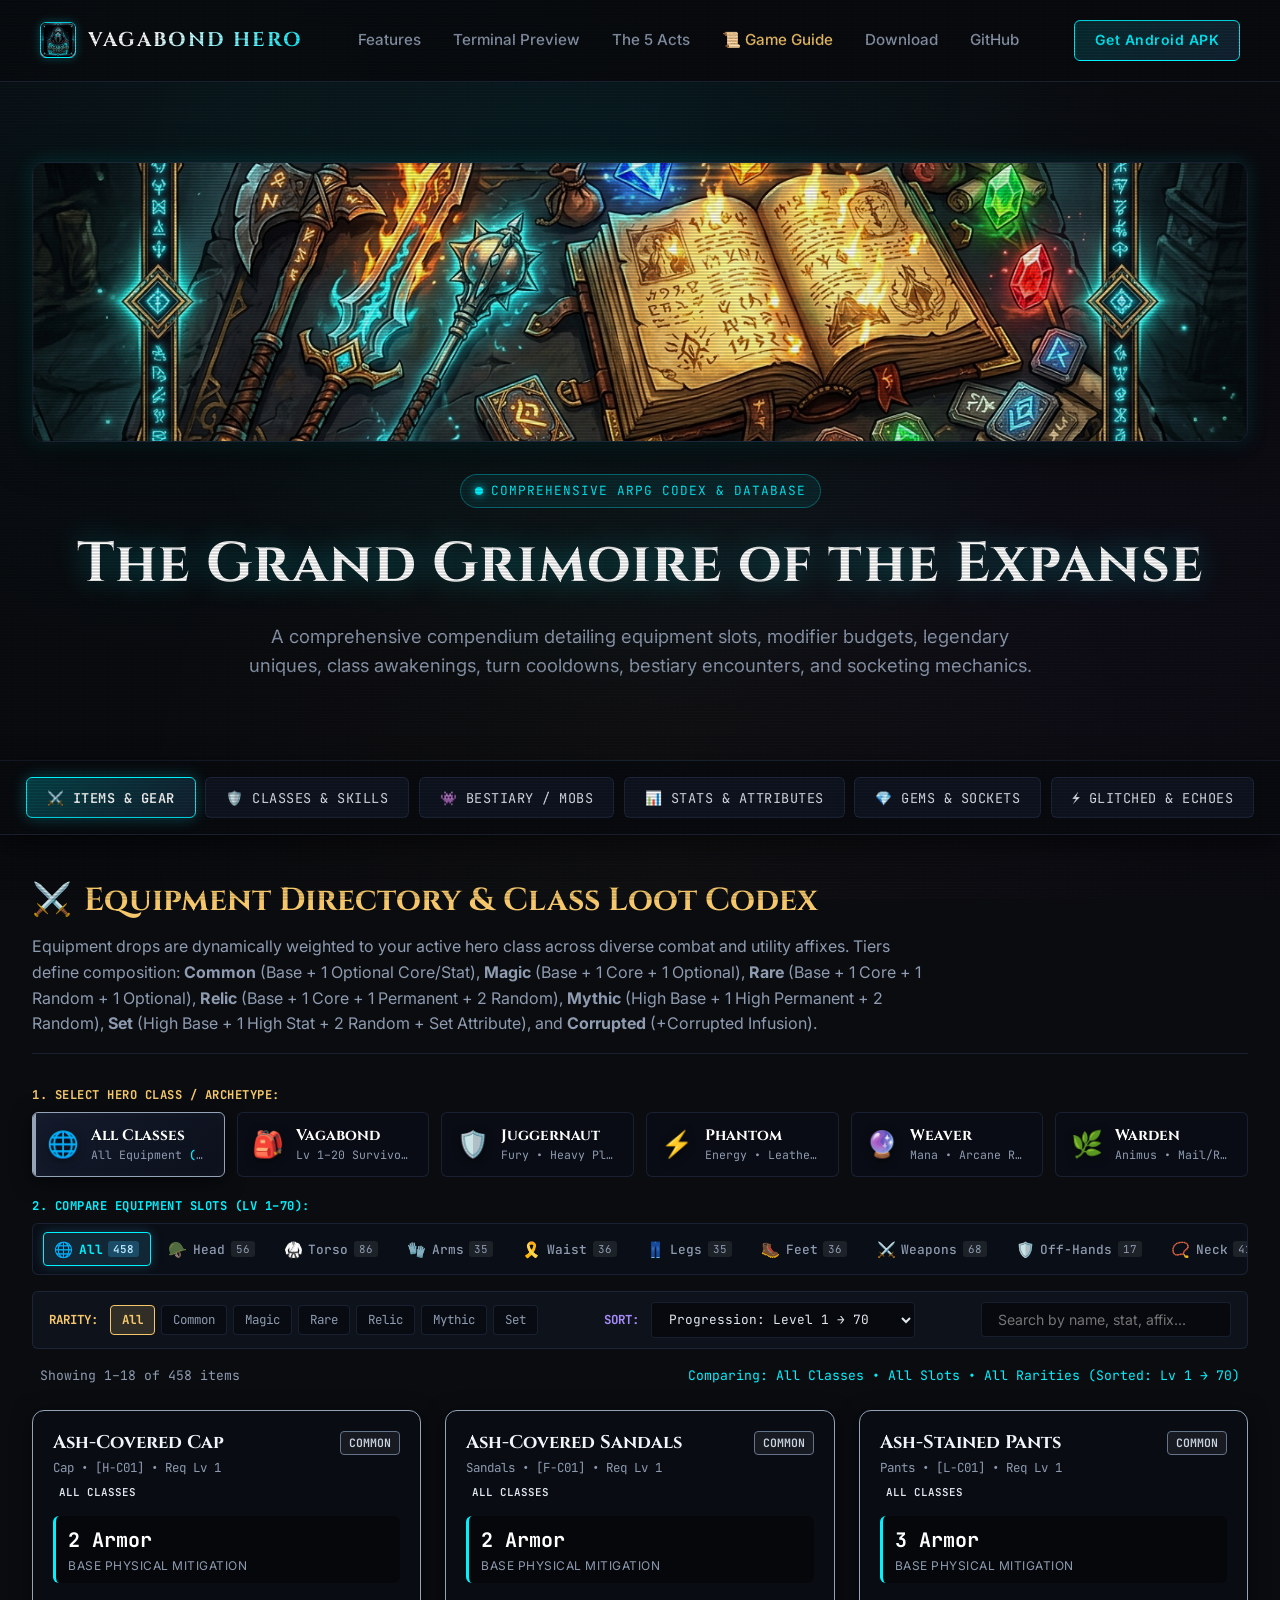
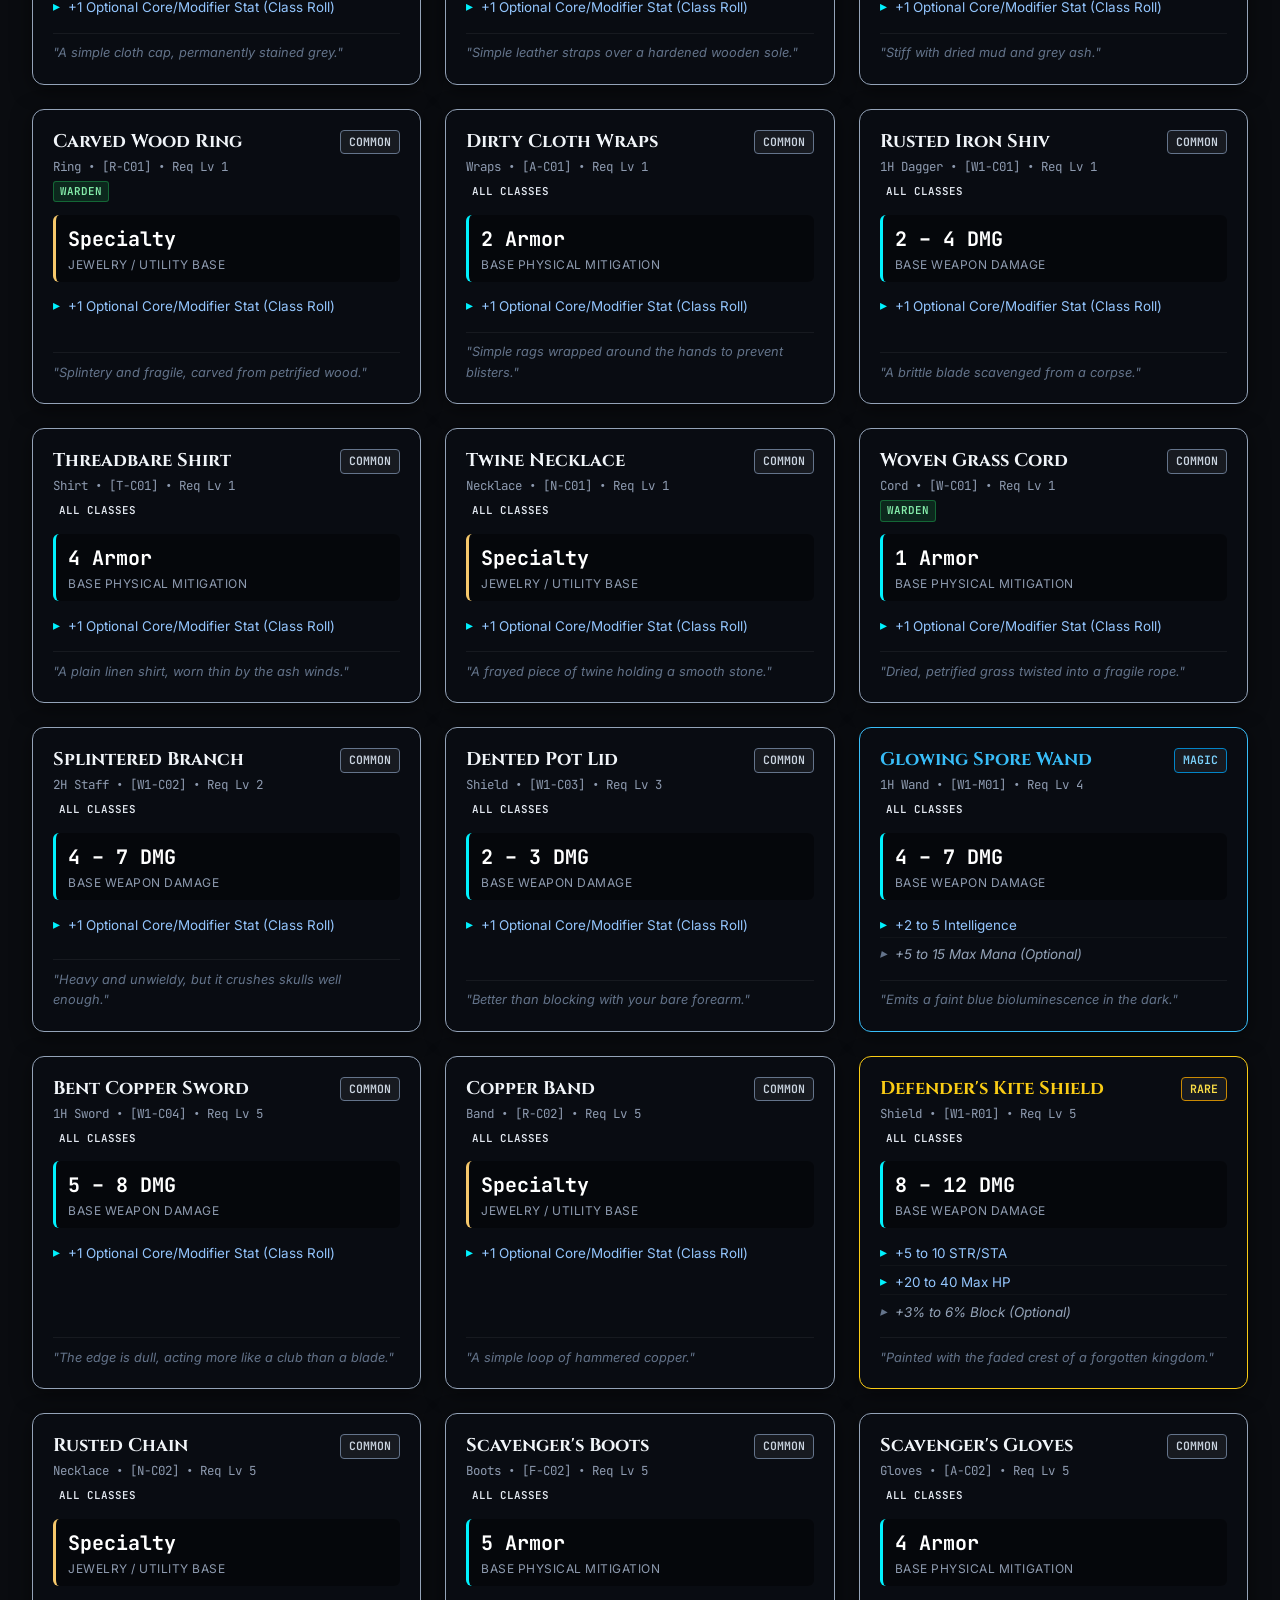
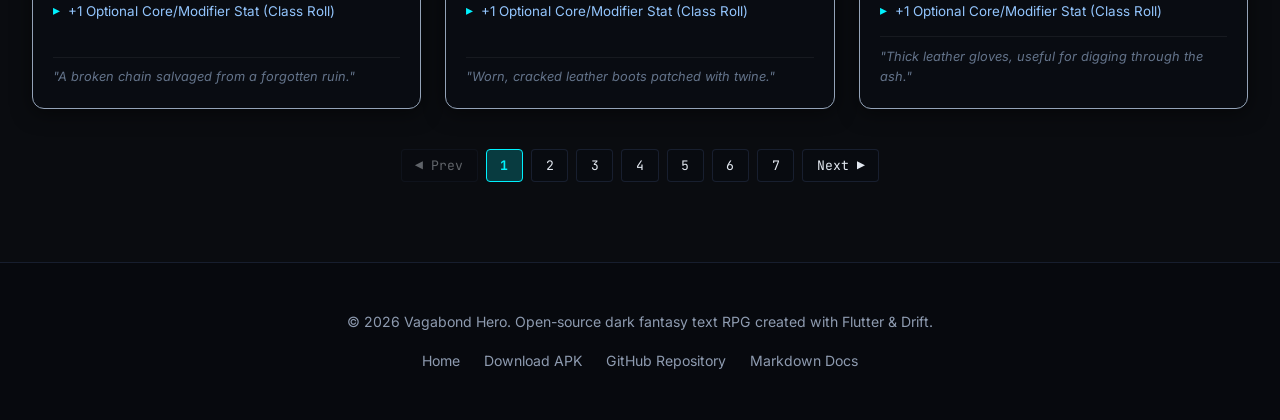
==== commit 1accc3fa: "docs(guide): merge 4-Tier Evolution Roadmap & Comparison Matrix into Classes & Skills page - Insert " ====
--- a/landing/guide/index.html
+++ b/landing/guide/index.html
@@ -55,7 +55,6 @@
   <div class="guide-tabs-nav">
     <button class="guide-tab-btn active" onclick="switchGuideTab('items')">⚔️ Items & Gear</button>
     <button class="guide-tab-btn" onclick="switchGuideTab('classes')">🛡️ Classes & Skills</button>
-    <button class="guide-tab-btn" onclick="switchGuideTab('roadmap')">🗺️ Evolution Roadmap & Matrix</button>
     <button class="guide-tab-btn" onclick="switchGuideTab('mobs')">👾 Bestiary / Mobs</button>
     <button class="guide-tab-btn" onclick="switchGuideTab('attributes')">📊 Stats & Attributes</button>
     <button class="guide-tab-btn" onclick="switchGuideTab('gems')">💎 Gems & Sockets</button>
@@ -222,6 +221,253 @@
         </p>
       </div>
 
+      <!-- 4-Tier Progression Roadmap -->
+      <div class="progression-tree-box">
+        <div style="font-family: var(--font-mono); font-size: 0.8rem; color: var(--accent-cyan); font-weight: 700; text-transform: uppercase; letter-spacing: 0.5px;">
+          The 4-Stage Evolution Path (Lv 1 → 70+ Echo)
+        </div>
+        
+        <div class="progression-steps-grid">
+          <!-- Tier 1 -->
+          <div class="tier-step-card tier-step-1">
+            <span class="tier-badge">Tier 1 • Levels 1–20</span>
+            <div class="tier-title">🎒 The Vagabond</div>
+            <p class="tier-desc">The universal starting survivor. All players begin here, relying on scrap weapons, emergency triage, and high resourcefulness.</p>
+            <ul class="tier-meta-list">
+              <li><strong>Resource:</strong> <code>Grit</code> (0–100)</li>
+              <li><strong>Stat Growth:</strong> +3 Points/Lv (+1 to All Auto)</li>
+              <li><strong>Milestone:</strong> Level 20 Job Choice</li>
+            </ul>
+          </div>
+
+          <!-- Tier 2 -->
+          <div class="tier-step-card tier-step-2">
+            <span class="tier-badge">Tier 2 • Levels 21–50</span>
+            <div class="tier-title">⚔️ First Job Awakening</div>
+            <p class="tier-desc">Specialization unlocks into one of four archetypes: Juggernaut (STR), Phantom (AGI), Weaver (INT), or Warden (Hybrid/STA).</p>
+            <ul class="tier-meta-list">
+              <li><strong>Resource:</strong> Fury / Energy / Mana / Animus</li>
+              <li><strong>Stat Growth:</strong> +5 Points/Lv (+1 Core Stat Auto)</li>
+              <li><strong>Milestone:</strong> Level 50 Subclass Choice</li>
+            </ul>
+          </div>
+
+          <!-- Tier 3 -->
+          <div class="tier-step-card tier-step-3">
+            <span class="tier-badge">Tier 3 • Levels 51–70</span>
+            <div class="tier-title">🔮 Second Job Mastery</div>
+            <p class="tier-desc">Each archetype branches into two advanced subclasses (e.g. Berserker vs. Void-Knight, Assassin vs. Rift-Sniper, Elementalist vs. Blood Mage).</p>
+            <ul class="tier-meta-list">
+              <li><strong>Resource:</strong> Subclass Evolution Mechanics</li>
+              <li><strong>Stat Growth:</strong> +6 Points/Lv (+15 Max HP/Lv)</li>
+              <li><strong>Milestone:</strong> Breaking the Core Quest</li>
+            </ul>
+          </div>
+
+          <!-- Tier 4 -->
+          <div class="tier-step-card tier-step-4" title="Level 70+ Echo System: Allocate Echo Points into Crit Chance, Boss Damage, All Resist, Reflect, CDR, Life Steal, Evade, Armor, and Magic Find">
+            <span class="tier-badge">Tier 4 • Level 70+ Pinnacle</span>
+            <div class="tier-title">👑 Pinnacle & Echoes</div>
+            <p class="tier-desc">Unlocked post-"Breaking the Core". Unlocks reality-breaking capstone skills, Corrupted (Red) gear permission, and infinite Echo levels.</p>
+            <ul class="tier-meta-list">
+              <li><strong>Echo Offense:</strong> <span>Crit Chance, Boss Dmg, Crit Dmg, Spd</span></li>
+              <li><strong>Echo Defense:</strong> <span>All Resist, Reflect, Evade, Armor</span></li>
+              <li><strong>Echo Utility:</strong> <span>CDR, Life Steal, Magic Find, Gold</span></li>
+              <li><strong>Progression:</strong> +1 Echo Point per Echo Lv</li>
+            </ul>
+          </div>
+        </div>
+      </div>
+
+      <!-- Job Comparison Matrix -->
+      <h3 style="font-family: var(--font-serif); color: var(--accent-cyan); margin-bottom: 0.75rem;">
+        📊 Job Evolution & Archetype Comparison Matrix
+      </h3>
+      <div class="matrix-container">
+        <table class="matrix-table">
+          <thead>
+            <tr>
+              <th>Job / Class</th>
+              <th>Tier & Level</th>
+              <th>Primary Attribute</th>
+              <th>Secondary Resource</th>
+              <th>Armor & Gear Type</th>
+              <th>Defining Tactical Advantage</th>
+            </tr>
+          </thead>
+          <tbody>
+            <tr>
+              <td class="matrix-class-cell">🎒 Vagabond</td>
+              <td>Tier 1 • Lv 1–20</td>
+              <td><span class="stat-pill stat-all">All Balanced</span></td>
+              <td><code>Grit (0–100)</code></td>
+              <td>Cloth, Rags, & Scrap Metal</td>
+              <td>High baseline Gold find, emergency field triage, and trap/terrain immunity.</td>
+            </tr>
+            <tr>
+              <td class="matrix-class-cell">🛡️ Juggernaut</td>
+              <td>Tier 2 • Lv 21–50</td>
+              <td><span class="stat-pill stat-str">Strength (STR)</span></td>
+              <td><code>Fury (0–100)</code></td>
+              <td>Heavy Plate & Tower Shields</td>
+              <td>Unstoppable physical damage, threat control (Taunt), and armor shredding.</td>
+            </tr>
+            <tr>
+              <td class="matrix-class-cell">⚡ Phantom</td>
+              <td>Tier 2 • Lv 21–50</td>
+              <td><span class="stat-pill stat-agi">Agility (AGI)</span></td>
+              <td><code>Energy (0–100)</code></td>
+              <td>Finesse Leathers & Wraps</td>
+              <td>Extreme Evasion, rapid multi-hit combos, and stacking lethal neurotoxin.</td>
+            </tr>
+            <tr>
+              <td class="matrix-class-cell">🔮 Weaver</td>
+              <td>Tier 2 • Lv 21–50</td>
+              <td><span class="stat-pill stat-int">Intelligence (INT)</span></td>
+              <td><code>Mana (Deep Pool)</code></td>
+              <td>Arcane Silk Robes</td>
+              <td>100% accurate homing spells, void barriers, and massive AoE elemental devastation.</td>
+            </tr>
+            <tr>
+              <td class="matrix-class-cell">🌿 Warden</td>
+              <td>Tier 2 • Lv 21–50</td>
+              <td><span class="stat-pill stat-sta">STA / INT / STR</span></td>
+              <td><code>Animus (0–100)</code></td>
+              <td>Mail, Totems, & Regalia</td>
+              <td>Autonomous pet combat, debuff transference, and life-leeching root barriers.</td>
+            </tr>
+            <tr>
+              <td class="matrix-class-cell">🪓 Berserker</td>
+              <td>Tier 3 • Lv 51–70</td>
+              <td><span class="stat-pill stat-str">Strength (STR)</span></td>
+              <td><code>Bloodrage / Fury</code></td>
+              <td>Spiked Plates & 2H Axes</td>
+              <td>Low-HP damage scaling (Frenzy), massive life-steal, and reckless cleaves.</td>
+            </tr>
+            <tr>
+              <td class="matrix-class-cell">🌌 Void-Knight</td>
+              <td>Tier 3 • Lv 51–70</td>
+              <td><span class="stat-pill stat-str">STR / STA</span></td>
+              <td><code>Resolve / Fury</code></td>
+              <td>Bastion Plates & Shields</td>
+              <td>100% Armor-to-Damage conversion, kinetic reflection, and damage absorption.</td>
+            </tr>
+            <tr>
+              <td class="matrix-class-cell">🗡️ Assassin</td>
+              <td>Tier 3 • Lv 51–70</td>
+              <td><span class="stat-pill stat-agi">Agility (AGI)</span></td>
+              <td><code>Energy + Combo</code></td>
+              <td>Shadow Cloaks & Kris</td>
+              <td>Guaranteed stealth criticals, poison detonations, and bypassing target evasion.</td>
+            </tr>
+            <tr>
+              <td class="matrix-class-cell">🎯 Rift-Sniper</td>
+              <td>Tier 3 • Lv 51–70</td>
+              <td><span class="stat-pill stat-agi">Agility (AGI)</span></td>
+              <td><code>Focus / Energy</code></td>
+              <td>Camouflage & Crossbows</td>
+              <td>100% Armor penetration, charged 350% piercing shots, and caltrop room control.</td>
+            </tr>
+            <tr>
+              <td class="matrix-class-cell">🔥 Elementalist</td>
+              <td>Tier 3 • Lv 51–70</td>
+              <td><span class="stat-pill stat-int">Intelligence (INT)</span></td>
+              <td><code>Mana & Tri-Flux</code></td>
+              <td>Prismatic Robes & Staffs</td>
+              <td>Fire/Ice/Lightning cycle, double actions per turn, and cataclysmic meteor strikes.</td>
+            </tr>
+            <tr>
+              <td class="matrix-class-cell">🩸 Blood Mage</td>
+              <td>Tier 3 • Lv 51–70</td>
+              <td><span class="stat-pill stat-int">INT / STA</span></td>
+              <td><code>Blood Essence / HP</code></td>
+              <td>Sanguine Vestments</td>
+              <td>Multiplies spell damage by 2x via HP sacrifice, pet sacrifice full recovery.</td>
+            </tr>
+            <tr>
+              <td class="matrix-class-cell">💀 Necromancer</td>
+              <td>Tier 3 • Lv 51–70</td>
+              <td><span class="stat-pill stat-int">Intelligence (INT)</span></td>
+              <td><code>Animus & Corpses</code></td>
+              <td>Shrouds & Scythes</td>
+              <td>Up to 3 skeletal frost mages, corpse explosion AoE, and minion resurrection.</td>
+            </tr>
+            <tr>
+              <td class="matrix-class-cell">🐾 Druid</td>
+              <td>Tier 3 • Lv 51–70</td>
+              <td><span class="stat-pill stat-sta">STR & INT Hybrid</span></td>
+              <td><code>Animus & Primal</code></td>
+              <td>Beast Carapaces & Antlers</td>
+              <td>Chimera shapeshifting, double claw strikes, and +100% Total Armor Barkskin.</td>
+            </tr>
+            <tr>
+              <td class="matrix-class-cell">💥 World-Breaker</td>
+              <td>Tier 4 • Lv 70+ Pinnacle</td>
+              <td><span class="stat-pill stat-str">Strength (STR)</span></td>
+              <td><code>Pinnacle Fury</code></td>
+              <td>Cataclysmic Plate</td>
+              <td><strong>Obliterate:</strong> 500% execution strike that resets its cooldown to 0 on kill.</td>
+            </tr>
+            <tr>
+              <td class="matrix-class-cell">🛡️ Aegis Lord</td>
+              <td>Tier 4 • Lv 70+ Pinnacle</td>
+              <td><span class="stat-pill stat-str">STR / STA</span></td>
+              <td><code>Pinnacle Resolve</code></td>
+              <td>Bastion Aegis Plating</td>
+              <td><strong>Absolute Defense:</strong> 2 turns of total invulnerability + 300% damage reflection.</td>
+            </tr>
+            <tr>
+              <td class="matrix-class-cell">⏳ Shadow-Walker</td>
+              <td>Tier 4 • Lv 70+ Pinnacle</td>
+              <td><span class="stat-pill stat-agi">Agility (AGI)</span></td>
+              <td><code>Pinnacle Energy</code></td>
+              <td>Eclipse Shroud</td>
+              <td><strong>Death Mark:</strong> Detonates for 50% of all damage taken during countdown.</td>
+            </tr>
+            <tr>
+              <td class="matrix-class-cell">🏹 Void-Stalker</td>
+              <td>Tier 4 • Lv 70+ Pinnacle</td>
+              <td><span class="stat-pill stat-agi">Agility (AGI)</span></td>
+              <td><code>Pinnacle Focus</code></td>
+              <td>Horizon Calibrator</td>
+              <td><strong>Dimensional Piercer:</strong> Permanently deletes 20% of the enemy's Maximum HP.</td>
+            </tr>
+            <tr>
+              <td class="matrix-class-cell">⌛ Arch-Mage</td>
+              <td>Tier 4 • Lv 70+ Pinnacle</td>
+              <td><span class="stat-pill stat-int">Intelligence (INT)</span></td>
+              <td><code>Pinnacle Mana</code></td>
+              <td>Paradox Robes</td>
+              <td><strong>Time Stop:</strong> Freezes global combat; player takes 3 consecutive free turns.</td>
+            </tr>
+            <tr>
+              <td class="matrix-class-cell">🩸 Crimson Sovereign</td>
+              <td>Tier 4 • Lv 70+ Pinnacle</td>
+              <td><span class="stat-pill stat-int">INT / STA</span></td>
+              <td><code>Pinnacle Blood</code></td>
+              <td>Sovereign's Regalia</td>
+              <td><strong>Blood Boil:</strong> Sacrifices HP down to 1 for a 500% AoE nuclear blast.</td>
+            </tr>
+            <tr>
+              <td class="matrix-class-cell">👑 Death-Caller</td>
+              <td>Tier 4 • Lv 70+ Pinnacle</td>
+              <td><span class="stat-pill stat-int">Intelligence (INT)</span></td>
+              <td><code>Pinnacle Animus</code></td>
+              <td>Apocalypse Shroud</td>
+              <td><strong>Army of the Damned:</strong> Instantly summons 5 elite exploding skeletons.</td>
+            </tr>
+            <tr>
+              <td class="matrix-class-cell">🦁 Chimera-Lord</td>
+              <td>Tier 4 • Lv 70+ Pinnacle</td>
+              <td><span class="stat-pill stat-sta">STR & INT</span></td>
+              <td><code>Pinnacle Primal</code></td>
+              <td>Apex Tendons</td>
+              <td><strong>Apex Evolution:</strong> Permanent Chimera Form + 10% team healing on all hits.</td>
+            </tr>
+          </tbody>
+        </table>
+      </div>
+
       <!-- =========================================================
            TOP PROMINENT SECTION: THE VAGABOND (BASE CLASS LV 1–20)
            ========================================================= -->
@@ -261,6 +507,11 @@
               <div class="dossier-stat-label">Evolution Milestone</div>
               <div class="dossier-stat-value" style="color: var(--accent-gold);">Level 20 Job Awakening</div>
               <div class="dossier-stat-desc">Upon conquering Act I's trial, awaken into the <strong>Juggernaut</strong>, <strong>Phantom</strong>, <strong>Weaver</strong>, or <strong>Warden</strong> below.</div>
+            </div>
+            <div class="dossier-stat-block">
+              <div class="dossier-stat-label">Tactical Advantage</div>
+              <div class="dossier-stat-value" style="color: var(--accent-cyan);">Survivor Utility</div>
+              <div class="dossier-stat-desc">High baseline Gold find, emergency field triage, and trap/terrain damage immunity.</div>
             </div>
           </div>
 
@@ -375,138 +626,194 @@
               <div class="dossier-stat-value" style="color: var(--accent-gold);">4-Tier Progression</div>
               <div class="dossier-stat-desc">Juggernaut (Lv 21) ➔ Berserker / Void-Knight (Lv 51) ➔ World-Breaker / Aegis Lord (Lv 70+).</div>
             </div>
-          </div>
-        </div>
-
-        <!-- Juggernaut Subclass Branches -->
-        <div class="dossier-branches-container">
-          <h3 style="font-family: var(--font-serif); color: var(--accent-cyan); margin-bottom: 0.5rem;">
-            ⚔️ Subclass Specializations (Tier 3 & Tier 4)
-          </h3>
-          <div class="dossier-branches-grid">
-            <div class="dossier-branch-card" style="border-top: 3px solid #dc2626;">
-              <div class="dossier-branch-header">
-                <span class="dossier-branch-title">🪓 Berserker ➔ World-Breaker</span>
-                <span class="dossier-branch-tier">Offensive Path</span>
-              </div>
-              <p style="font-size: 0.85rem; color: var(--text-muted); line-height: 1.45;">
-                Commands <strong>Bloodrage</strong>. Fury generation doubles below 50% HP. Sacrifices health for guaranteed criticals and life-steal. Ascends to the <strong>World-Breaker</strong> with <em>Obliterate</em> (500% execution strike that resets CD on kill).
-              </p>
-            </div>
-
-            <div class="dossier-branch-card" style="border-top: 3px solid #9333ea;">
-              <div class="dossier-branch-header">
-                <span class="dossier-branch-title">🌌 Void-Knight ➔ Aegis Lord</span>
-                <span class="dossier-branch-tier">Defensive Path</span>
-              </div>
-              <p style="font-size: 0.85rem; color: var(--text-muted); line-height: 1.45;">
-                Commands <strong>Resolve</strong>. Converts 20% of mitigated damage into kinetic energy, turning 100% of Total Armor into weapon damage. Ascends to the <strong>Aegis Lord</strong> with <em>Absolute Defense</em> (2 turns invulnerability + 300% reflect).
-              </p>
-            </div>
-          </div>
-        </div>
-
-        <!-- Juggernaut Lineage Skills -->
-        <h3 style="font-family: var(--font-serif); color: var(--accent-cyan); margin-bottom: 0.75rem;">
-          📜 Juggernaut Lineage Skill Roster (All Tiers)
+            <div class="dossier-stat-block">
+              <div class="dossier-stat-label">Tactical Advantage</div>
+              <div class="dossier-stat-value" style="color: #ef4444;">Unstoppable Vanguard</div>
+              <div class="dossier-stat-desc">Unstoppable physical damage, threat control (Taunt), and room-wide armor shredding.</div>
+            </div>
+          </div>
+        </div>
+
+        <!-- 1. BASE JUGGERNAUT SKILLS (TIER 2 • LV 21–50) -->
+        <div style="margin: 1.5rem 0;">
+          <h4 style="font-family: var(--font-serif); color: #ef4444; font-size: 1.1rem; margin-bottom: 0.75rem; display: flex; align-items: center; gap: 0.5rem;">
+            <span>🔨</span> Base Juggernaut Skills (Levels 21–50)
+          </h4>
+          <div class="skill-list">
+            <div class="skill-card">
+              <div class="skill-icon">🔨</div>
+              <div class="skill-content">
+                <div class="skill-header">
+                  <span class="skill-name">Heavy Smash [Tier 2 • Lv 21 Juggernaut]</span>
+                  <span class="skill-cost-badge">20 Fury • Cooldown: 2 Turns</span>
+                </div>
+                <p class="skill-desc">Crushing overhead blow dealing 140% Physical Damage. Reduces target Evasion by 10% for 2 turns.</p>
+              </div>
+            </div>
+
+            <div class="skill-card">
+              <div class="skill-icon">🛡️</div>
+              <div class="skill-content">
+                <div class="skill-header">
+                  <span class="skill-name">Taunt [Tier 2 • Lv 30 Juggernaut]</span>
+                  <span class="skill-cost-badge">15 Fury • Generates +10 Fury when struck • Cooldown: 4 Turns</span>
+                </div>
+                <p class="skill-desc">Battle roar that forces enemies to focus you instead of companions. Increases Total Armor by +25% for 3 turns.</p>
+              </div>
+            </div>
+
+            <div class="skill-card">
+              <div class="skill-icon">💥</div>
+              <div class="skill-content">
+                <div class="skill-header">
+                  <span class="skill-name">Earthshatter [Tier 2 • Lv 45 Juggernaut]</span>
+                  <span class="skill-cost-badge">40 Fury • Cooldown: 5 Turns</span>
+                </div>
+                <p class="skill-desc">Slams the ground to trigger a room-wide shockwave dealing 110% Physical Damage to all foes.</p>
+              </div>
+            </div>
+          </div>
+        </div>
+
+        <!-- 2. JUGGERNAUT SUBCLASS SPECIALIZATIONS & PINNACLE BRANCHES -->
+        <h3 style="font-family: var(--font-serif); color: var(--accent-cyan); margin: 2rem 0 1rem 0; font-size: 1.25rem;">
+          ⚔️ Subclass Specializations & Pinnacle Evolutions
         </h3>
-        <div class="skill-list">
-          <div class="skill-card">
-            <div class="skill-icon">🔨</div>
-            <div class="skill-content">
-              <div class="skill-header">
-                <span class="skill-name">Heavy Smash [Tier 2 • Lv 21 Juggernaut]</span>
-                <span class="skill-cost-badge">20 Fury • Cooldown: 2 Turns</span>
-              </div>
-              <p class="skill-desc">Crushing overhead blow dealing 140% Physical Damage. Reduces target Evasion by 10% for 2 turns.</p>
-            </div>
-          </div>
-
-          <div class="skill-card">
-            <div class="skill-icon">🛡️</div>
-            <div class="skill-content">
-              <div class="skill-header">
-                <span class="skill-name">Taunt [Tier 2 • Lv 30 Juggernaut]</span>
-                <span class="skill-cost-badge">15 Fury • Generates +10 Fury when struck • Cooldown: 4 Turns</span>
-              </div>
-              <p class="skill-desc">Battle roar that forces enemies to focus you instead of companions. Increases Total Armor by +25% for 3 turns.</p>
-            </div>
-          </div>
-
-          <div class="skill-card">
-            <div class="skill-icon">💥</div>
-            <div class="skill-content">
-              <div class="skill-header">
-                <span class="skill-name">Earthshatter [Tier 2 • Lv 45 Juggernaut]</span>
-                <span class="skill-cost-badge">40 Fury • Cooldown: 5 Turns</span>
-              </div>
-              <p class="skill-desc">Slams the ground to trigger a room-wide shockwave dealing 110% Physical Damage to all foes.</p>
-            </div>
-          </div>
-
-          <div class="skill-card">
-            <div class="skill-icon">🪓</div>
-            <div class="skill-content">
-              <div class="skill-header">
-                <span class="skill-name">Reckless Swing [Tier 3 • Lv 51 Berserker]</span>
-                <span class="skill-cost-badge">30 Fury + 10% HP • Cooldown: 2 Turns</span>
-              </div>
-              <p class="skill-desc">Wild, cleaving strike dealing 200% Physical Damage. Player takes 10% of current HP in recoil damage.</p>
-            </div>
-          </div>
-
-          <div class="skill-card">
-            <div class="skill-icon">🩸</div>
-            <div class="skill-content">
-              <div class="skill-header">
-                <span class="skill-name">Bloodlust [Tier 3 • Lv 60 Berserker]</span>
-                <span class="skill-cost-badge">50 Fury • Cooldown: 5 Turns</span>
-              </div>
-              <p class="skill-desc">Enters an ecstatic frenzy for 3 turns: grants +20% Life Steal, but reduces Total Armor to 0.</p>
-            </div>
-          </div>
-
-          <div class="skill-card">
-            <div class="skill-icon">🛡️</div>
-            <div class="skill-content">
-              <div class="skill-header">
-                <span class="skill-name">Shield Bash [Tier 3 • Lv 51 Void-Knight]</span>
-                <span class="skill-cost-badge">25 Resolve • Cooldown: 3 Turns</span>
-              </div>
-              <p class="skill-desc">Slams enemy with a towering shield, dealing Physical Damage equal to 100% of Total Armor and stunning non-boss foes for 1 turn.</p>
-            </div>
-          </div>
-
-          <div class="skill-card">
-            <div class="skill-icon">🌌</div>
-            <div class="skill-content">
-              <div class="skill-header">
-                <span class="skill-name">Void Bulwark [Tier 3 • Lv 60 Void-Knight]</span>
-                <span class="skill-cost-badge">40 Resolve • Cooldown: 6 Turns</span>
-              </div>
-              <p class="skill-desc">Absorbs 100% of damage taken for 1 turn, detonating 50% of stored kinetic damage as an AoE burst next turn.</p>
-            </div>
-          </div>
-
-          <div class="skill-card" style="border-color: rgba(220, 38, 38, 0.4); background: rgba(220, 38, 38, 0.04);">
-            <div class="skill-icon" style="border-color: #dc2626;">💥</div>
-            <div class="skill-content">
-              <div class="skill-header">
-                <span class="skill-name">Obliterate [Tier 4 • Lv 70 World-Breaker Pinnacle]</span>
-                <span class="skill-cost-badge">60 Fury + 20% HP • Cooldown: 4 Turns</span>
-              </div>
-              <p class="skill-desc">A reality-rending execution strike dealing 500% Physical Damage. If this strike slays the target, its cooldown instantly resets to 0.</p>
-            </div>
-          </div>
-
-          <div class="skill-card" style="border-color: rgba(147, 51, 234, 0.4); background: rgba(147, 51, 234, 0.04);">
-            <div class="skill-icon" style="border-color: #9333ea;">🛡️</div>
-            <div class="skill-content">
-              <div class="skill-header">
-                <span class="skill-name">Absolute Defense [Tier 4 • Lv 70 Aegis Lord Pinnacle]</span>
-                <span class="skill-cost-badge">50 Resolve • Cooldown: 7 Turns</span>
-              </div>
-              <p class="skill-desc">For 2 turns, you are completely impervious to all damage and automatically reflect all incoming attacks at 300% strength.</p>
+
+        <!-- BRANCH A: BERSERKER -> WORLD-BREAKER -->
+        <div style="background: rgba(220, 38, 38, 0.05); border: 1px solid rgba(220, 38, 38, 0.3); border-radius: var(--radius-lg); padding: 1.25rem; margin-bottom: 1.75rem;">
+          <div class="dossier-branch-card" style="border-top: 3px solid #dc2626; margin-bottom: 1.25rem; background: rgba(0,0,0,0.35);">
+            <div class="dossier-branch-header">
+              <span class="dossier-branch-title" style="color: #f87171;">🪓 Berserker (Tier 3 • Levels 51–70)</span>
+              <span class="dossier-branch-tier" style="background: rgba(220, 38, 38, 0.2); color: #f87171; border: 1px solid rgba(220, 38, 38, 0.4);">Offensive Vanguard</span>
+            </div>
+            <p style="font-size: 0.9rem; color: var(--text-main); line-height: 1.5; margin-bottom: 0.5rem;">
+              Commands <strong>Bloodrage</strong>. Fury generation doubles below 50% HP. Sacrifices health for guaranteed criticals and relentless life-steal in close-quarters frenzy.
+            </p>
+          </div>
+
+          <!-- Berserker Skills -->
+          <h4 style="font-family: var(--font-serif); color: #f87171; font-size: 1rem; margin: 0.75rem 0 0.5rem 0;">
+            🪓 Berserker Skills (Tier 3)
+          </h4>
+          <div class="skill-list" style="margin-bottom: 1.5rem;">
+            <div class="skill-card">
+              <div class="skill-icon">🪓</div>
+              <div class="skill-content">
+                <div class="skill-header">
+                  <span class="skill-name">Reckless Swing [Tier 3 • Lv 51 Berserker]</span>
+                  <span class="skill-cost-badge">30 Fury + 10% HP • Cooldown: 2 Turns</span>
+                </div>
+                <p class="skill-desc">Wild, cleaving strike dealing 200% Physical Damage. Player takes 10% of current HP in recoil damage.</p>
+              </div>
+            </div>
+
+            <div class="skill-card">
+              <div class="skill-icon">🩸</div>
+              <div class="skill-content">
+                <div class="skill-header">
+                  <span class="skill-name">Bloodlust [Tier 3 • Lv 60 Berserker]</span>
+                  <span class="skill-cost-badge">50 Fury • Cooldown: 5 Turns</span>
+                </div>
+                <p class="skill-desc">Enters an ecstatic frenzy for 3 turns: grants +20% Life Steal, but reduces Total Armor to 0.</p>
+              </div>
+            </div>
+          </div>
+
+          <!-- Pinnacle: World-Breaker -->
+          <div class="dossier-branch-card" style="border-top: 3px solid #b91c1c; margin-bottom: 1rem; background: rgba(0,0,0,0.45);">
+            <div class="dossier-branch-header">
+              <span class="dossier-branch-title" style="color: #fca5a5;">💥 World-Breaker (Tier 4 • Level 70+ Pinnacle)</span>
+              <span class="dossier-branch-tier" style="background: rgba(185, 28, 28, 0.3); color: #fca5a5; border: 1px solid rgba(239, 68, 68, 0.5);">Pinnacle Ascension</span>
+            </div>
+            <p style="font-size: 0.9rem; color: var(--text-main); line-height: 1.5; margin-bottom: 0.5rem;">
+              The ultimate incarnation of berserk devastation. Annihilates reality itself with execution strikes that reset their cooldown upon claiming a kill.
+            </p>
+          </div>
+
+          <!-- World-Breaker Skill -->
+          <h4 style="font-family: var(--font-serif); color: #fca5a5; font-size: 1rem; margin: 0.5rem 0 0.5rem 0;">
+            💥 World-Breaker Pinnacle Skill (Tier 4)
+          </h4>
+          <div class="skill-list">
+            <div class="skill-card" style="border-color: rgba(220, 38, 38, 0.4); background: rgba(220, 38, 38, 0.08);">
+              <div class="skill-icon" style="border-color: #dc2626;">💥</div>
+              <div class="skill-content">
+                <div class="skill-header">
+                  <span class="skill-name">Obliterate [Tier 4 • Lv 70 World-Breaker Pinnacle]</span>
+                  <span class="skill-cost-badge">60 Fury + 20% HP • Cooldown: 4 Turns</span>
+                </div>
+                <p class="skill-desc">A reality-rending execution strike dealing 500% Physical Damage. If this strike slays the target, its cooldown instantly resets to 0.</p>
+              </div>
+            </div>
+          </div>
+        </div>
+
+        <!-- BRANCH B: VOID-KNIGHT -> AEGIS LORD -->
+        <div style="background: rgba(147, 51, 234, 0.05); border: 1px solid rgba(147, 51, 234, 0.3); border-radius: var(--radius-lg); padding: 1.25rem; margin-bottom: 1.5rem;">
+          <div class="dossier-branch-card" style="border-top: 3px solid #9333ea; margin-bottom: 1.25rem; background: rgba(0,0,0,0.35);">
+            <div class="dossier-branch-header">
+              <span class="dossier-branch-title" style="color: #c084fc;">🌌 Void-Knight (Tier 3 • Levels 51–70)</span>
+              <span class="dossier-branch-tier" style="background: rgba(147, 51, 234, 0.2); color: #c084fc; border: 1px solid rgba(147, 51, 234, 0.4);">Defensive Bastion</span>
+            </div>
+            <p style="font-size: 0.9rem; color: var(--text-main); line-height: 1.5; margin-bottom: 0.5rem;">
+              Commands <strong>Resolve</strong>. Converts 20% of mitigated damage into kinetic reserves, turning 100% of Total Armor directly into crushing weapon damage.
+            </p>
+          </div>
+
+          <!-- Void-Knight Skills -->
+          <h4 style="font-family: var(--font-serif); color: #c084fc; font-size: 1rem; margin: 0.75rem 0 0.5rem 0;">
+            🌌 Void-Knight Skills (Tier 3)
+          </h4>
+          <div class="skill-list" style="margin-bottom: 1.5rem;">
+            <div class="skill-card">
+              <div class="skill-icon">🛡️</div>
+              <div class="skill-content">
+                <div class="skill-header">
+                  <span class="skill-name">Shield Bash [Tier 3 • Lv 51 Void-Knight]</span>
+                  <span class="skill-cost-badge">25 Resolve • Cooldown: 3 Turns</span>
+                </div>
+                <p class="skill-desc">Slams enemy with a towering shield, dealing Physical Damage equal to 100% of Total Armor and stunning non-boss foes for 1 turn.</p>
+              </div>
+            </div>
+
+            <div class="skill-card">
+              <div class="skill-icon">🌌</div>
+              <div class="skill-content">
+                <div class="skill-header">
+                  <span class="skill-name">Void Bulwark [Tier 3 • Lv 60 Void-Knight]</span>
+                  <span class="skill-cost-badge">40 Resolve • Cooldown: 6 Turns</span>
+                </div>
+                <p class="skill-desc">Absorbs 100% of damage taken for 1 turn, detonating 50% of stored kinetic damage as an AoE burst next turn.</p>
+              </div>
+            </div>
+          </div>
+
+          <!-- Pinnacle: Aegis Lord -->
+          <div class="dossier-branch-card" style="border-top: 3px solid #7e22ce; margin-bottom: 1rem; background: rgba(0,0,0,0.45);">
+            <div class="dossier-branch-header">
+              <span class="dossier-branch-title" style="color: #e9d5ff;">🛡️ Aegis Lord (Tier 4 • Level 70+ Pinnacle)</span>
+              <span class="dossier-branch-tier" style="background: rgba(126, 34, 206, 0.3); color: #e9d5ff; border: 1px solid rgba(168, 85, 247, 0.5);">Pinnacle Ascension</span>
+            </div>
+            <p style="font-size: 0.9rem; color: var(--text-main); line-height: 1.5; margin-bottom: 0.5rem;">
+              The unyielding fortress of the cosmos. Ascends to absolute physical invulnerability, reflecting enemy aggression with triple magnitude.
+            </p>
+          </div>
+
+          <!-- Aegis Lord Skill -->
+          <h4 style="font-family: var(--font-serif); color: #e9d5ff; font-size: 1rem; margin: 0.5rem 0 0.5rem 0;">
+            🛡️ Aegis Lord Pinnacle Skill (Tier 4)
+          </h4>
+          <div class="skill-list">
+            <div class="skill-card" style="border-color: rgba(147, 51, 234, 0.4); background: rgba(147, 51, 234, 0.08);">
+              <div class="skill-icon" style="border-color: #9333ea;">🛡️</div>
+              <div class="skill-content">
+                <div class="skill-header">
+                  <span class="skill-name">Absolute Defense [Tier 4 • Lv 70 Aegis Lord Pinnacle]</span>
+                  <span class="skill-cost-badge">50 Resolve • Cooldown: 7 Turns</span>
+                </div>
+                <p class="skill-desc">For 2 turns, you are completely impervious to all damage and automatically reflect all incoming attacks at 300% strength.</p>
+              </div>
             </div>
           </div>
         </div>
@@ -533,7 +840,7 @@
           </div>
 
           <p style="color: var(--text-main); font-size: 0.95rem; line-height: 1.6; margin-bottom: 1rem;">
-            Lightning-fast stalkers of the void shadows. Phantoms boast untouchable Evasion, high-tempo multi-hit flurries, and deadly poisons. Specializing into the stealth burst executions of the <strong>Assassin</strong> or the 100% armor-penetrating artillery of the <strong>Rift-Sniper</strong>.
+            Lightning-fast stalkers of the void shadows. Phantoms boast untouchable Evasion, high-tempo multi-hit flurries, and deadly poisons. Later specializing into the stealth burst executions of the <strong>Assassin</strong> or the 100% armor-penetrating artillery of the <strong>Rift-Sniper</strong>.
           </p>
 
           <div class="dossier-stats-grid">
@@ -552,138 +859,194 @@
               <div class="dossier-stat-value" style="color: var(--accent-gold);">4-Tier Progression</div>
               <div class="dossier-stat-desc">Phantom (Lv 21) ➔ Assassin / Rift-Sniper (Lv 51) ➔ Shadow-Walker / Void-Stalker (Lv 70+).</div>
             </div>
-          </div>
-        </div>
-
-        <!-- Phantom Subclass Branches -->
-        <div class="dossier-branches-container">
-          <h3 style="font-family: var(--font-serif); color: var(--accent-cyan); margin-bottom: 0.5rem;">
-            ⚔️ Subclass Specializations (Tier 3 & Tier 4)
-          </h3>
-          <div class="dossier-branches-grid">
-            <div class="dossier-branch-card" style="border-top: 3px solid #f59e0b;">
-              <div class="dossier-branch-header">
-                <span class="dossier-branch-title">🗡️ Assassin ➔ Shadow-Walker</span>
-                <span class="dossier-branch-tier">Melee Stealth Path</span>
-              </div>
-              <p style="font-size: 0.85rem; color: var(--text-muted); line-height: 1.45;">
-                Commands <strong>Combo Points</strong> and neurotoxins. Consumes debuff stacks with <em>Eviscerate</em> for multiplicative burst. Ascends to the <strong>Shadow-Walker</strong> with <em>Death Mark</em> (detonates for 50% of all damage taken during countdown).
-              </p>
-            </div>
-
-            <div class="dossier-branch-card" style="border-top: 3px solid #38bdf8;">
-              <div class="dossier-branch-header">
-                <span class="dossier-branch-title">🎯 Rift-Sniper ➔ Void-Stalker</span>
-                <span class="dossier-branch-tier">Ranged Artillery Path</span>
-              </div>
-              <p style="font-size: 0.85rem; color: var(--text-muted); line-height: 1.45;">
-                Commands <strong>Focus</strong>. Unlocks 100% armor-penetrating charged shots and barbed caltrops. Ascends to the <strong>Void-Stalker</strong> with <em>Dimensional Piercer</em> (permanently deletes 20% of enemy Maximum HP).
-              </p>
-            </div>
-          </div>
-        </div>
-
-        <!-- Phantom Lineage Skills -->
-        <h3 style="font-family: var(--font-serif); color: var(--accent-cyan); margin-bottom: 0.75rem;">
-          📜 Phantom Lineage Skill Roster (All Tiers)
+            <div class="dossier-stat-block">
+              <div class="dossier-stat-label">Tactical Advantage</div>
+              <div class="dossier-stat-value" style="color: #fbbf24;">Lethal Evasion</div>
+              <div class="dossier-stat-desc">Extreme Evasion, rapid multi-hit combos, and stacking lethal neurotoxin damage.</div>
+            </div>
+          </div>
+        </div>
+
+        <!-- 1. BASE PHANTOM SKILLS (TIER 2 • LV 21–50) -->
+        <div style="margin: 1.5rem 0;">
+          <h4 style="font-family: var(--font-serif); color: #fbbf24; font-size: 1.1rem; margin-bottom: 0.75rem; display: flex; align-items: center; gap: 0.5rem;">
+            <span>⚡</span> Base Phantom Skills (Levels 21–50)
+          </h4>
+          <div class="skill-list">
+            <div class="skill-card">
+              <div class="skill-icon">⚡</div>
+              <div class="skill-content">
+                <div class="skill-header">
+                  <span class="skill-name">Flurry [Tier 2 • Lv 21 Phantom]</span>
+                  <span class="skill-cost-badge">25 Energy • Cooldown: 0 Turns</span>
+                </div>
+                <p class="skill-desc">High-tempo dual strike, each hit dealing 70% Finesse Damage with double trigger chance for on-hit elemental affixes.</p>
+              </div>
+            </div>
+
+            <div class="skill-card">
+              <div class="skill-icon">🧪</div>
+              <div class="skill-content">
+                <div class="skill-header">
+                  <span class="skill-name">Venom-Laced Blade [Tier 2 • Lv 30 Phantom]</span>
+                  <span class="skill-cost-badge">35 Energy • Cooldown: 3 Turns</span>
+                </div>
+                <p class="skill-desc">Coats weapons in neurotoxin. Next attack inflicts a Poison DoT dealing 20% AGI per turn for 4 turns.</p>
+              </div>
+            </div>
+
+            <div class="skill-card">
+              <div class="skill-icon">💨</div>
+              <div class="skill-content">
+                <div class="skill-header">
+                  <span class="skill-name">Smoke Bomb [Tier 2 • Lv 45 Phantom]</span>
+                  <span class="skill-cost-badge">50 Energy • Cooldown: 6 Turns</span>
+                </div>
+                <p class="skill-desc">Detonates an obscurant pellet, instantly raising player Evasion to 80% for 1 turn.</p>
+              </div>
+            </div>
+          </div>
+        </div>
+
+        <!-- 2. PHANTOM SUBCLASS SPECIALIZATIONS & PINNACLE BRANCHES -->
+        <h3 style="font-family: var(--font-serif); color: var(--accent-cyan); margin: 2rem 0 1rem 0; font-size: 1.25rem;">
+          ⚔️ Subclass Specializations & Pinnacle Evolutions
         </h3>
-        <div class="skill-list">
-          <div class="skill-card">
-            <div class="skill-icon">⚡</div>
-            <div class="skill-content">
-              <div class="skill-header">
-                <span class="skill-name">Flurry [Tier 2 • Lv 21 Phantom]</span>
-                <span class="skill-cost-badge">25 Energy • Cooldown: 0 Turns</span>
-              </div>
-              <p class="skill-desc">High-tempo dual strike, each hit dealing 70% Finesse Damage with double trigger chance for on-hit elemental affixes.</p>
-            </div>
-          </div>
-
-          <div class="skill-card">
-            <div class="skill-icon">🧪</div>
-            <div class="skill-content">
-              <div class="skill-header">
-                <span class="skill-name">Venom-Laced Blade [Tier 2 • Lv 30 Phantom]</span>
-                <span class="skill-cost-badge">35 Energy • Cooldown: 3 Turns</span>
-              </div>
-              <p class="skill-desc">Coats weapons in neurotoxin. Next attack inflicts a Poison DoT dealing 20% AGI per turn for 4 turns.</p>
-            </div>
-          </div>
-
-          <div class="skill-card">
-            <div class="skill-icon">💨</div>
-            <div class="skill-content">
-              <div class="skill-header">
-                <span class="skill-name">Smoke Bomb [Tier 2 • Lv 45 Phantom]</span>
-                <span class="skill-cost-badge">50 Energy • Cooldown: 6 Turns</span>
-              </div>
-              <p class="skill-desc">Detonates an obscurant pellet, instantly raising player Evasion to 80% for 1 turn.</p>
-            </div>
-          </div>
-
-          <div class="skill-card">
-            <div class="skill-icon">🗡️</div>
-            <div class="skill-content">
-              <div class="skill-header">
-                <span class="skill-name">Eviscerate [Tier 3 • Lv 51 Assassin]</span>
-                <span class="skill-cost-badge">30 Energy • Cooldown: 2 Turns</span>
-              </div>
-              <p class="skill-desc">Consumes all Bleed and Poison stacks on the target for catastrophic burst damage (+50% bonus damage per stack consumed).</p>
-            </div>
-          </div>
-
-          <div class="skill-card">
-            <div class="skill-icon">👤</div>
-            <div class="skill-content">
-              <div class="skill-header">
-                <span class="skill-name">Shadow Cloak [Tier 3 • Lv 60 Assassin]</span>
-                <span class="skill-cost-badge">40 Energy • Cooldown: 5 Turns</span>
-              </div>
-              <p class="skill-desc">Dissolves into shadows for 2 turns. Enemies cannot target you; your next strike from stealth is a guaranteed Critical Hit.</p>
-            </div>
-          </div>
-
-          <div class="skill-card">
-            <div class="skill-icon">🎯</div>
-            <div class="skill-content">
-              <div class="skill-header">
-                <span class="skill-name">Aimed Shot [Tier 3 • Lv 51 Rift-Sniper]</span>
-                <span class="skill-cost-badge">45 Focus • Cooldown: 4 Turns</span>
-              </div>
-              <p class="skill-desc">Takes 1 turn to align the sights. On the 2nd turn, unleashes a 350% Finesse shot with 100% Armor Penetration.</p>
-            </div>
-          </div>
-
-          <div class="skill-card">
-            <div class="skill-icon">⚙️</div>
-            <div class="skill-content">
-              <div class="skill-header">
-                <span class="skill-name">Caltrops [Tier 3 • Lv 60 Rift-Sniper]</span>
-                <span class="skill-cost-badge">30 Focus • Cooldown: 4 Turns</span>
-              </div>
-              <p class="skill-desc">Scatters barbed spikes across the room. Any foe executing a melee attack takes physical damage per swing for 3 turns.</p>
-            </div>
-          </div>
-
-          <div class="skill-card" style="border-color: rgba(245, 158, 11, 0.4); background: rgba(245, 158, 11, 0.04);">
-            <div class="skill-icon" style="border-color: #f59e0b;">⏳</div>
-            <div class="skill-content">
-              <div class="skill-header">
-                <span class="skill-name">Death Mark [Tier 4 • Lv 70 Shadow-Walker Pinnacle]</span>
-                <span class="skill-cost-badge">50 Energy • Cooldown: 5 Turns</span>
-              </div>
-              <p class="skill-desc">Brands an enemy with a death mark. After 3 turns, the mark detonates, dealing True Damage equal to 50% of all damage the target took during the countdown.</p>
-            </div>
-          </div>
-
-          <div class="skill-card" style="border-color: rgba(56, 189, 248, 0.4); background: rgba(56, 189, 248, 0.04);">
-            <div class="skill-icon" style="border-color: #38bdf8;">🏹</div>
-            <div class="skill-content">
-              <div class="skill-header">
-                <span class="skill-name">Dimensional Piercer [Tier 4 • Lv 70 Void-Stalker Pinnacle]</span>
-                <span class="skill-cost-badge">60 Focus • Cooldown: 4 Turns</span>
-              </div>
-              <p class="skill-desc">Fires a quantum arrow that bypasses the enemy's current HP bar entirely, permanently reducing target Maximum HP by 20%.</p>
+
+        <!-- BRANCH A: ASSASSIN -> SHADOW-WALKER -->
+        <div style="background: rgba(245, 158, 11, 0.05); border: 1px solid rgba(245, 158, 11, 0.3); border-radius: var(--radius-lg); padding: 1.25rem; margin-bottom: 1.75rem;">
+          <div class="dossier-branch-card" style="border-top: 3px solid #f59e0b; margin-bottom: 1.25rem; background: rgba(0,0,0,0.35);">
+            <div class="dossier-branch-header">
+              <span class="dossier-branch-title" style="color: #fbbf24;">🗡️ Assassin (Tier 3 • Levels 51–70)</span>
+              <span class="dossier-branch-tier" style="background: rgba(245, 158, 11, 0.2); color: #fbbf24; border: 1px solid rgba(245, 158, 11, 0.4);">Melee Stealth Specialist</span>
+            </div>
+            <p style="font-size: 0.9rem; color: var(--text-main); line-height: 1.5; margin-bottom: 0.5rem;">
+              Commands <strong>Combo Points</strong> and neurotoxins. Consumes debuff stacks with <em>Eviscerate</em> for multiplicative burst from unseen shadows.
+            </p>
+          </div>
+
+          <!-- Assassin Skills -->
+          <h4 style="font-family: var(--font-serif); color: #fbbf24; font-size: 1rem; margin: 0.75rem 0 0.5rem 0;">
+            🗡️ Assassin Skills (Tier 3)
+          </h4>
+          <div class="skill-list" style="margin-bottom: 1.5rem;">
+            <div class="skill-card">
+              <div class="skill-icon">🗡️</div>
+              <div class="skill-content">
+                <div class="skill-header">
+                  <span class="skill-name">Eviscerate [Tier 3 • Lv 51 Assassin]</span>
+                  <span class="skill-cost-badge">30 Energy • Cooldown: 2 Turns</span>
+                </div>
+                <p class="skill-desc">Consumes all Bleed and Poison stacks on the target for catastrophic burst damage (+50% bonus damage per stack consumed).</p>
+              </div>
+            </div>
+
+            <div class="skill-card">
+              <div class="skill-icon">👤</div>
+              <div class="skill-content">
+                <div class="skill-header">
+                  <span class="skill-name">Shadow Cloak [Tier 3 • Lv 60 Assassin]</span>
+                  <span class="skill-cost-badge">40 Energy • Cooldown: 5 Turns</span>
+                </div>
+                <p class="skill-desc">Dissolves into shadows for 2 turns. Enemies cannot target you; your next strike from stealth is a guaranteed Critical Hit.</p>
+              </div>
+            </div>
+          </div>
+
+          <!-- Pinnacle: Shadow-Walker -->
+          <div class="dossier-branch-card" style="border-top: 3px solid #d97706; margin-bottom: 1rem; background: rgba(0,0,0,0.45);">
+            <div class="dossier-branch-header">
+              <span class="dossier-branch-title" style="color: #fde68a;">⏳ Shadow-Walker (Tier 4 • Level 70+ Pinnacle)</span>
+              <span class="dossier-branch-tier" style="background: rgba(217, 119, 6, 0.3); color: #fde68a; border: 1px solid rgba(245, 158, 11, 0.5);">Pinnacle Ascension</span>
+            </div>
+            <p style="font-size: 0.9rem; color: var(--text-main); line-height: 1.5; margin-bottom: 0.5rem;">
+              The phantom executioner. Inscribes doom upon enemies, multiplying all received damage during countdown into an absolute lethal execution.
+            </p>
+          </div>
+
+          <!-- Shadow-Walker Skill -->
+          <h4 style="font-family: var(--font-serif); color: #fde68a; font-size: 1rem; margin: 0.5rem 0 0.5rem 0;">
+            ⏳ Shadow-Walker Pinnacle Skill (Tier 4)
+          </h4>
+          <div class="skill-list">
+            <div class="skill-card" style="border-color: rgba(245, 158, 11, 0.4); background: rgba(245, 158, 11, 0.08);">
+              <div class="skill-icon" style="border-color: #f59e0b;">⏳</div>
+              <div class="skill-content">
+                <div class="skill-header">
+                  <span class="skill-name">Death Mark [Tier 4 • Lv 70 Shadow-Walker Pinnacle]</span>
+                  <span class="skill-cost-badge">50 Energy • Cooldown: 5 Turns</span>
+                </div>
+                <p class="skill-desc">Brands an enemy with a death mark. After 3 turns, the mark detonates, dealing True Damage equal to 50% of all damage the target took during the countdown.</p>
+              </div>
+            </div>
+          </div>
+        </div>
+
+        <!-- BRANCH B: RIFT-SNIPER -> VOID-STALKER -->
+        <div style="background: rgba(56, 189, 248, 0.05); border: 1px solid rgba(56, 189, 248, 0.3); border-radius: var(--radius-lg); padding: 1.25rem; margin-bottom: 1.5rem;">
+          <div class="dossier-branch-card" style="border-top: 3px solid #38bdf8; margin-bottom: 1.25rem; background: rgba(0,0,0,0.35);">
+            <div class="dossier-branch-header">
+              <span class="dossier-branch-title" style="color: #38bdf8;">🎯 Rift-Sniper (Tier 3 • Levels 51–70)</span>
+              <span class="dossier-branch-tier" style="background: rgba(56, 189, 248, 0.2); color: #38bdf8; border: 1px solid rgba(56, 189, 248, 0.4);">Ranged Artillery</span>
+            </div>
+            <p style="font-size: 0.9rem; color: var(--text-main); line-height: 1.5; margin-bottom: 0.5rem;">
+              Commands <strong>Focus</strong>. Controls the engagement from extreme range with 100% armor-penetrating charged shots and defensive barbed caltrops.
+            </p>
+          </div>
+
+          <!-- Rift-Sniper Skills -->
+          <h4 style="font-family: var(--font-serif); color: #38bdf8; font-size: 1rem; margin: 0.75rem 0 0.5rem 0;">
+            🎯 Rift-Sniper Skills (Tier 3)
+          </h4>
+          <div class="skill-list" style="margin-bottom: 1.5rem;">
+            <div class="skill-card">
+              <div class="skill-icon">🎯</div>
+              <div class="skill-content">
+                <div class="skill-header">
+                  <span class="skill-name">Aimed Shot [Tier 3 • Lv 51 Rift-Sniper]</span>
+                  <span class="skill-cost-badge">45 Focus • Cooldown: 4 Turns</span>
+                </div>
+                <p class="skill-desc">Takes 1 turn to align the sights. On the 2nd turn, unleashes a 350% Finesse shot with 100% Armor Penetration.</p>
+              </div>
+            </div>
+
+            <div class="skill-card">
+              <div class="skill-icon">⚙️</div>
+              <div class="skill-content">
+                <div class="skill-header">
+                  <span class="skill-name">Caltrops [Tier 3 • Lv 60 Rift-Sniper]</span>
+                  <span class="skill-cost-badge">30 Focus • Cooldown: 4 Turns</span>
+                </div>
+                <p class="skill-desc">Scatters barbed spikes across the room. Any foe executing a melee attack takes physical damage per swing for 3 turns.</p>
+              </div>
+            </div>
+          </div>
+
+          <!-- Pinnacle: Void-Stalker -->
+          <div class="dossier-branch-card" style="border-top: 3px solid #0284c7; margin-bottom: 1rem; background: rgba(0,0,0,0.45);">
+            <div class="dossier-branch-header">
+              <span class="dossier-branch-title" style="color: #bae6fd;">🏹 Void-Stalker (Tier 4 • Level 70+ Pinnacle)</span>
+              <span class="dossier-branch-tier" style="background: rgba(2, 132, 199, 0.3); color: #bae6fd; border: 1px solid rgba(56, 189, 248, 0.5);">Pinnacle Ascension</span>
+            </div>
+            <p style="font-size: 0.9rem; color: var(--text-main); line-height: 1.5; margin-bottom: 0.5rem;">
+              The interdimensional archer. Pierces temporal boundaries to delete portions of enemy health bars from reality entirely.
+            </p>
+          </div>
+
+          <!-- Void-Stalker Skill -->
+          <h4 style="font-family: var(--font-serif); color: #bae6fd; font-size: 1rem; margin: 0.5rem 0 0.5rem 0;">
+            🏹 Void-Stalker Pinnacle Skill (Tier 4)
+          </h4>
+          <div class="skill-list">
+            <div class="skill-card" style="border-color: rgba(56, 189, 248, 0.4); background: rgba(56, 189, 248, 0.08);">
+              <div class="skill-icon" style="border-color: #38bdf8;">🏹</div>
+              <div class="skill-content">
+                <div class="skill-header">
+                  <span class="skill-name">Dimensional Piercer [Tier 4 • Lv 70 Void-Stalker Pinnacle]</span>
+                  <span class="skill-cost-badge">60 Focus • Cooldown: 4 Turns</span>
+                </div>
+                <p class="skill-desc">Fires a quantum arrow that bypasses the enemy's current HP bar entirely, permanently reducing target Maximum HP by 20%.</p>
+              </div>
             </div>
           </div>
         </div>
@@ -729,138 +1092,194 @@
               <div class="dossier-stat-value" style="color: var(--accent-gold);">4-Tier Progression</div>
               <div class="dossier-stat-desc">Weaver (Lv 21) ➔ Elementalist / Blood Mage (Lv 51) ➔ Arch-Mage / Crimson Sovereign (Lv 70+).</div>
             </div>
-          </div>
-        </div>
-
-        <!-- Weaver Subclass Branches -->
-        <div class="dossier-branches-container">
-          <h3 style="font-family: var(--font-serif); color: var(--accent-cyan); margin-bottom: 0.5rem;">
-            ⚔️ Subclass Specializations (Tier 3 & Tier 4)
-          </h3>
-          <div class="dossier-branches-grid">
-            <div class="dossier-branch-card" style="border-top: 3px solid #38bdf8;">
-              <div class="dossier-branch-header">
-                <span class="dossier-branch-title">🔥 Elementalist ➔ Arch-Mage</span>
-                <span class="dossier-branch-tier">Tri-Flux Arcane Path</span>
-              </div>
-              <p style="font-size: 0.85rem; color: var(--text-muted); line-height: 1.45;">
-                Commands <strong>Tri-Flux</strong> (Fire for +25% Dmg, Ice for +30% Armor, Lightning for 2 actions/turn) and meteor cataclysms. Ascends to the <strong>Arch-Mage</strong> with <em>Time Stop</em> (freezes time for 3 consecutive player turns).
-              </p>
-            </div>
-
-            <div class="dossier-branch-card" style="border-top: 3px solid #e11d48;">
-              <div class="dossier-branch-header">
-                <span class="dossier-branch-title">🩸 Blood Mage ➔ Crimson Sovereign</span>
-                <span class="dossier-branch-tier">Sanguine Sacrifice Path</span>
-              </div>
-              <p style="font-size: 0.85rem; color: var(--text-muted); line-height: 1.45;">
-                Consumes player HP instead of Mana for 2x spell burst and companion sacrifice heals. Ascends to the <strong>Crimson Sovereign</strong> with <em>Blood Boil</em> (drains HP down to 1 for an apocalyptic 5x sacrificed HP nuclear blast).
-              </p>
-            </div>
-          </div>
-        </div>
-
-        <!-- Weaver Lineage Skills -->
-        <h3 style="font-family: var(--font-serif); color: var(--accent-cyan); margin-bottom: 0.75rem;">
-          📜 Weaver Lineage Skill Roster (All Tiers)
+            <div class="dossier-stat-block">
+              <div class="dossier-stat-label">Tactical Advantage</div>
+              <div class="dossier-stat-value" style="color: #38bdf8;">Arcane Mastery</div>
+              <div class="dossier-stat-desc">100% accurate homing spells, void barriers, and massive AoE elemental devastation.</div>
+            </div>
+          </div>
+        </div>
+
+        <!-- 1. BASE WEAVER SKILLS (TIER 2 • LV 21–50) -->
+        <div style="margin: 1.5rem 0;">
+          <h4 style="font-family: var(--font-serif); color: #38bdf8; font-size: 1.1rem; margin-bottom: 0.75rem; display: flex; align-items: center; gap: 0.5rem;">
+            <span>🔮</span> Base Weaver Skills (Levels 21–50)
+          </h4>
+          <div class="skill-list">
+            <div class="skill-card">
+              <div class="skill-icon">🔮</div>
+              <div class="skill-content">
+                <div class="skill-header">
+                  <span class="skill-name">Arcane Bolt [Tier 2 • Lv 21 Weaver]</span>
+                  <span class="skill-cost-badge">10 Mana • Cooldown: 0 Turns</span>
+                </div>
+                <p class="skill-desc">Launches a homing lance of starlight dealing 130% Magic Damage. Automatically bypasses enemy Evasion (Never misses).</p>
+              </div>
+            </div>
+
+            <div class="skill-card">
+              <div class="skill-icon">🌀</div>
+              <div class="skill-content">
+                <div class="skill-header">
+                  <span class="skill-name">Siphon Energy [Tier 2 • Lv 30 Weaver]</span>
+                  <span class="skill-cost-badge">0 Mana • Generates Mana • Cooldown: 3 Turns</span>
+                </div>
+                <p class="skill-desc">Channels enemy aether, dealing 50% Magic Damage and restoring Mana equal to 100% of damage dealt.</p>
+              </div>
+            </div>
+
+            <div class="skill-card">
+              <div class="skill-icon">🌐</div>
+              <div class="skill-content">
+                <div class="skill-header">
+                  <span class="skill-name">Void Shield [Tier 2 • Lv 45 Weaver]</span>
+                  <span class="skill-cost-badge">30 Mana • Cooldown: 5 Turns</span>
+                </div>
+                <p class="skill-desc">Projects an arcane barrier absorbing damage equal to 20% of player Maximum HP for 3 turns.</p>
+              </div>
+            </div>
+          </div>
+        </div>
+
+        <!-- 2. WEAVER SUBCLASS SPECIALIZATIONS & PINNACLE BRANCHES -->
+        <h3 style="font-family: var(--font-serif); color: var(--accent-cyan); margin: 2rem 0 1rem 0; font-size: 1.25rem;">
+          ⚔️ Subclass Specializations & Pinnacle Evolutions
         </h3>
-        <div class="skill-list">
-          <div class="skill-card">
-            <div class="skill-icon">🔮</div>
-            <div class="skill-content">
-              <div class="skill-header">
-                <span class="skill-name">Arcane Bolt [Tier 2 • Lv 21 Weaver]</span>
-                <span class="skill-cost-badge">10 Mana • Cooldown: 0 Turns</span>
-              </div>
-              <p class="skill-desc">Launches a homing lance of starlight dealing 130% Magic Damage. Automatically bypasses enemy Evasion (Never misses).</p>
-            </div>
-          </div>
-
-          <div class="skill-card">
-            <div class="skill-icon">🌀</div>
-            <div class="skill-content">
-              <div class="skill-header">
-                <span class="skill-name">Siphon Energy [Tier 2 • Lv 30 Weaver]</span>
-                <span class="skill-cost-badge">0 Mana • Generates Mana • Cooldown: 3 Turns</span>
-              </div>
-              <p class="skill-desc">Channels enemy aether, dealing 50% Magic Damage and restoring Mana equal to 100% of damage dealt.</p>
-            </div>
-          </div>
-
-          <div class="skill-card">
-            <div class="skill-icon">🌐</div>
-            <div class="skill-content">
-              <div class="skill-header">
-                <span class="skill-name">Void Shield [Tier 2 • Lv 45 Weaver]</span>
-                <span class="skill-cost-badge">30 Mana • Cooldown: 5 Turns</span>
-              </div>
-              <p class="skill-desc">Projects an arcane barrier absorbing damage equal to 20% of player Maximum HP for 3 turns.</p>
-            </div>
-          </div>
-
-          <div class="skill-card">
-            <div class="skill-icon">🔥</div>
-            <div class="skill-content">
-              <div class="skill-header">
-                <span class="skill-name">Elemental Cycle [Tier 3 • Lv 51 Elementalist]</span>
-                <span class="skill-cost-badge">15 Mana • Cooldown: 1 Turn</span>
-              </div>
-              <p class="skill-desc">Cycles active stance: Fire (+25% Dmg), Ice (+30% Armor), or Lightning (2 actions per turn).</p>
-            </div>
-          </div>
-
-          <div class="skill-card">
-            <div class="skill-icon">☄️</div>
-            <div class="skill-content">
-              <div class="skill-header">
-                <span class="skill-name">Cataclysm [Tier 3 • Lv 60 Elementalist]</span>
-                <span class="skill-cost-badge">40 Mana • Cooldown: 5 Turns</span>
-              </div>
-              <p class="skill-desc">Calls down an elemental meteor dealing 250% AoE Magic Damage matching your active elemental stance.</p>
-            </div>
-          </div>
-
-          <div class="skill-card">
-            <div class="skill-icon">🩸</div>
-            <div class="skill-content">
-              <div class="skill-header">
-                <span class="skill-name">Hemorrhage [Tier 3 • Lv 51 Blood Mage]</span>
-                <span class="skill-cost-badge">10% Max HP • Cooldown: 1 Turn</span>
-              </div>
-              <p class="skill-desc">Siphons player vitality into dark sorcery. Deals 150% Magic Damage costing 10% Max HP instead of Mana.</p>
-            </div>
-          </div>
-
-          <div class="skill-card">
-            <div class="skill-icon">💀</div>
-            <div class="skill-content">
-              <div class="skill-header">
-                <span class="skill-name">Crimson Pact [Tier 3 • Lv 60 Blood Mage]</span>
-                <span class="skill-cost-badge">Companion Life • Cooldown: 99 Turns</span>
-              </div>
-              <p class="skill-desc">Sacrifices active companion instantly to fully restore 100% of player HP and Mana (usable once per node).</p>
-            </div>
-          </div>
-
-          <div class="skill-card" style="border-color: rgba(56, 189, 248, 0.4); background: rgba(56, 189, 248, 0.04);">
-            <div class="skill-icon" style="border-color: #38bdf8;">⌛</div>
-            <div class="skill-content">
-              <div class="skill-header">
-                <span class="skill-name">Time Stop [Tier 4 • Lv 70 Arch-Mage Pinnacle]</span>
-                <span class="skill-cost-badge">60 Mana • Cooldown: 8 Turns</span>
-              </div>
-              <p class="skill-desc">Freezes global combat ticks. Player takes 3 consecutive turns back-to-back while all foes remain completely frozen.</p>
-            </div>
-          </div>
-
-          <div class="skill-card" style="border-color: rgba(225, 29, 72, 0.4); background: rgba(225, 29, 72, 0.04);">
-            <div class="skill-icon" style="border-color: #e11d48;">🩸</div>
-            <div class="skill-content">
-              <div class="skill-header">
-                <span class="skill-name">Blood Boil [Tier 4 • Lv 70 Crimson Sovereign Pinnacle]</span>
-                <span class="skill-cost-badge">All HP down to 1 • Cooldown: 8 Turns</span>
-              </div>
-              <p class="skill-desc">Drains player health down to 1 HP to release an apocalyptic shockwave dealing 5× total HP sacrificed as raw Magic Damage.</p>
+
+        <!-- BRANCH A: ELEMENTALIST -> ARCH-MAGE -->
+        <div style="background: rgba(56, 189, 248, 0.05); border: 1px solid rgba(56, 189, 248, 0.3); border-radius: var(--radius-lg); padding: 1.25rem; margin-bottom: 1.75rem;">
+          <div class="dossier-branch-card" style="border-top: 3px solid #38bdf8; margin-bottom: 1.25rem; background: rgba(0,0,0,0.35);">
+            <div class="dossier-branch-header">
+              <span class="dossier-branch-title" style="color: #38bdf8;">🔥 Elementalist (Tier 3 • Levels 51–70)</span>
+              <span class="dossier-branch-tier" style="background: rgba(56, 189, 248, 0.2); color: #38bdf8; border: 1px solid rgba(56, 189, 248, 0.4);">Tri-Flux Arcane</span>
+            </div>
+            <p style="font-size: 0.9rem; color: var(--text-main); line-height: 1.5; margin-bottom: 0.5rem;">
+              Commands <strong>Tri-Flux</strong> (Fire for +25% Dmg, Ice for +30% Armor, Lightning for 2 actions/turn) and meteor cataclysms.
+            </p>
+          </div>
+
+          <!-- Elementalist Skills -->
+          <h4 style="font-family: var(--font-serif); color: #38bdf8; font-size: 1rem; margin: 0.75rem 0 0.5rem 0;">
+            🔥 Elementalist Skills (Tier 3)
+          </h4>
+          <div class="skill-list" style="margin-bottom: 1.5rem;">
+            <div class="skill-card">
+              <div class="skill-icon">🔥</div>
+              <div class="skill-content">
+                <div class="skill-header">
+                  <span class="skill-name">Elemental Cycle [Tier 3 • Lv 51 Elementalist]</span>
+                  <span class="skill-cost-badge">15 Mana • Cooldown: 1 Turn</span>
+                </div>
+                <p class="skill-desc">Cycles active stance: Fire (+25% Dmg), Ice (+30% Armor), or Lightning (2 actions per turn).</p>
+              </div>
+            </div>
+
+            <div class="skill-card">
+              <div class="skill-icon">☄️</div>
+              <div class="skill-content">
+                <div class="skill-header">
+                  <span class="skill-name">Cataclysm [Tier 3 • Lv 60 Elementalist]</span>
+                  <span class="skill-cost-badge">40 Mana • Cooldown: 5 Turns</span>
+                </div>
+                <p class="skill-desc">Calls down an elemental meteor dealing 250% AoE Magic Damage matching your active elemental stance.</p>
+              </div>
+            </div>
+          </div>
+
+          <!-- Pinnacle: Arch-Mage -->
+          <div class="dossier-branch-card" style="border-top: 3px solid #0284c7; margin-bottom: 1rem; background: rgba(0,0,0,0.45);">
+            <div class="dossier-branch-header">
+              <span class="dossier-branch-title" style="color: #bae6fd;">⌛ Arch-Mage (Tier 4 • Level 70+ Pinnacle)</span>
+              <span class="dossier-branch-tier" style="background: rgba(2, 132, 199, 0.3); color: #bae6fd; border: 1px solid rgba(56, 189, 248, 0.5);">Pinnacle Ascension</span>
+            </div>
+            <p style="font-size: 0.9rem; color: var(--text-main); line-height: 1.5; margin-bottom: 0.5rem;">
+              Supreme grandmaster of time and space. Halts global reality to unleash consecutive turns unimpeded by enemy response.
+            </p>
+          </div>
+
+          <!-- Arch-Mage Skill -->
+          <h4 style="font-family: var(--font-serif); color: #bae6fd; font-size: 1rem; margin: 0.5rem 0 0.5rem 0;">
+            ⌛ Arch-Mage Pinnacle Skill (Tier 4)
+          </h4>
+          <div class="skill-list">
+            <div class="skill-card" style="border-color: rgba(56, 189, 248, 0.4); background: rgba(56, 189, 248, 0.08);">
+              <div class="skill-icon" style="border-color: #38bdf8;">⌛</div>
+              <div class="skill-content">
+                <div class="skill-header">
+                  <span class="skill-name">Time Stop [Tier 4 • Lv 70 Arch-Mage Pinnacle]</span>
+                  <span class="skill-cost-badge">60 Mana • Cooldown: 8 Turns</span>
+                </div>
+                <p class="skill-desc">Freezes global combat ticks. Player takes 3 consecutive turns back-to-back while all foes remain completely frozen.</p>
+              </div>
+            </div>
+          </div>
+        </div>
+
+        <!-- BRANCH B: BLOOD MAGE -> CRIMSON SOVEREIGN -->
+        <div style="background: rgba(225, 29, 72, 0.05); border: 1px solid rgba(225, 29, 72, 0.3); border-radius: var(--radius-lg); padding: 1.25rem; margin-bottom: 1.5rem;">
+          <div class="dossier-branch-card" style="border-top: 3px solid #e11d48; margin-bottom: 1.25rem; background: rgba(0,0,0,0.35);">
+            <div class="dossier-branch-header">
+              <span class="dossier-branch-title" style="color: #fb7185;">🩸 Blood Mage (Tier 3 • Levels 51–70)</span>
+              <span class="dossier-branch-tier" style="background: rgba(225, 29, 72, 0.2); color: #fb7185; border: 1px solid rgba(225, 29, 72, 0.4);">Sanguine Sacrifice</span>
+            </div>
+            <p style="font-size: 0.9rem; color: var(--text-main); line-height: 1.5; margin-bottom: 0.5rem;">
+              Consumes player HP instead of Mana for 2x spell burst and executes companion sacrifice pacts for immediate recovery.
+            </p>
+          </div>
+
+          <!-- Blood Mage Skills -->
+          <h4 style="font-family: var(--font-serif); color: #fb7185; font-size: 1rem; margin: 0.75rem 0 0.5rem 0;">
+            🩸 Blood Mage Skills (Tier 3)
+          </h4>
+          <div class="skill-list" style="margin-bottom: 1.5rem;">
+            <div class="skill-card">
+              <div class="skill-icon">🩸</div>
+              <div class="skill-content">
+                <div class="skill-header">
+                  <span class="skill-name">Hemorrhage [Tier 3 • Lv 51 Blood Mage]</span>
+                  <span class="skill-cost-badge">10% Max HP • Cooldown: 1 Turn</span>
+                </div>
+                <p class="skill-desc">Siphons player vitality into dark sorcery. Deals 150% Magic Damage costing 10% Max HP instead of Mana.</p>
+              </div>
+            </div>
+
+            <div class="skill-card">
+              <div class="skill-icon">💀</div>
+              <div class="skill-content">
+                <div class="skill-header">
+                  <span class="skill-name">Crimson Pact [Tier 3 • Lv 60 Blood Mage]</span>
+                  <span class="skill-cost-badge">Companion Life • Cooldown: 99 Turns</span>
+                </div>
+                <p class="skill-desc">Sacrifices active companion instantly to fully restore 100% of player HP and Mana (usable once per node).</p>
+              </div>
+            </div>
+          </div>
+
+          <!-- Pinnacle: Crimson Sovereign -->
+          <div class="dossier-branch-card" style="border-top: 3px solid #be123c; margin-bottom: 1rem; background: rgba(0,0,0,0.45);">
+            <div class="dossier-branch-header">
+              <span class="dossier-branch-title" style="color: #fecdd3;">🩸 Crimson Sovereign (Tier 4 • Level 70+ Pinnacle)</span>
+              <span class="dossier-branch-tier" style="background: rgba(190, 18, 60, 0.3); color: #fecdd3; border: 1px solid rgba(225, 29, 72, 0.5);">Pinnacle Ascension</span>
+            </div>
+            <p style="font-size: 0.9rem; color: var(--text-main); line-height: 1.5; margin-bottom: 0.5rem;">
+              The immortal harbinger of vital entropy. Sacrifices virtually all mortal health to unleash apocalyptic shockwaves.
+            </p>
+          </div>
+
+          <!-- Crimson Sovereign Skill -->
+          <h4 style="font-family: var(--font-serif); color: #fecdd3; font-size: 1rem; margin: 0.5rem 0 0.5rem 0;">
+            🩸 Crimson Sovereign Pinnacle Skill (Tier 4)
+          </h4>
+          <div class="skill-list">
+            <div class="skill-card" style="border-color: rgba(225, 29, 72, 0.4); background: rgba(225, 29, 72, 0.08);">
+              <div class="skill-icon" style="border-color: #e11d48;">🩸</div>
+              <div class="skill-content">
+                <div class="skill-header">
+                  <span class="skill-name">Blood Boil [Tier 4 • Lv 70 Crimson Sovereign Pinnacle]</span>
+                  <span class="skill-cost-badge">All HP down to 1 • Cooldown: 8 Turns</span>
+                </div>
+                <p class="skill-desc">Drains player health down to 1 HP to release an apocalyptic shockwave dealing 5× total HP sacrificed as raw Magic Damage.</p>
+              </div>
             </div>
           </div>
         </div>
@@ -906,400 +1325,197 @@
               <div class="dossier-stat-value" style="color: var(--accent-gold);">4-Tier Progression</div>
               <div class="dossier-stat-desc">Warden (Lv 21) ➔ Necromancer / Druid (Lv 51) ➔ Death-Caller / Chimera-Lord (Lv 70+).</div>
             </div>
-          </div>
-        </div>
-
-        <!-- Warden Subclass Branches -->
-        <div class="dossier-branches-container">
-          <h3 style="font-family: var(--font-serif); color: var(--accent-cyan); margin-bottom: 0.5rem;">
-            ⚔️ Subclass Specializations (Tier 3 & Tier 4)
-          </h3>
-          <div class="dossier-branches-grid">
-            <div class="dossier-branch-card" style="border-top: 3px solid #8b5cf6;">
-              <div class="dossier-branch-header">
-                <span class="dossier-branch-title">💀 Necromancer ➔ Death-Caller</span>
-                <span class="dossier-branch-tier">Undead Swarm Path</span>
-              </div>
-              <p style="font-size: 0.85rem; color: var(--text-muted); line-height: 1.45;">
-                Commands <strong>Corpses</strong> to raise up to 3 skeletal frost mages and detonate corpse bombs. Ascends to the <strong>Death-Caller</strong> with <em>Army of the Damned</em> (summons 5 elite exploding skeletons at once).
-              </p>
-            </div>
-
-            <div class="dossier-branch-card" style="border-top: 3px solid #10b981;">
-              <div class="dossier-branch-header">
-                <span class="dossier-branch-title">🐾 Druid ➔ Chimera-Lord</span>
-                <span class="dossier-branch-tier">Primal Beast Path</span>
-              </div>
-              <p style="font-size: 0.85rem; color: var(--text-muted); line-height: 1.45;">
-                Commands <strong>Primal Surge</strong>. Metamorphoses into a void chimera scaling with STR and INT, gaining +100% Armor Barkskin. Ascends to the <strong>Chimera-Lord</strong> with <em>Apex Evolution</em> (permanent Chimera form + 10% team healing).
-              </p>
-            </div>
-          </div>
-        </div>
-
-        <!-- Warden Lineage Skills -->
-        <h3 style="font-family: var(--font-serif); color: var(--accent-cyan); margin-bottom: 0.75rem;">
-          📜 Warden Lineage Skill Roster (All Tiers)
+            <div class="dossier-stat-block">
+              <div class="dossier-stat-label">Tactical Advantage</div>
+              <div class="dossier-stat-value" style="color: #10b981;">Pack Dominance</div>
+              <div class="dossier-stat-desc">Autonomous pet combat, debuff transference, and life-leeching root barriers.</div>
+            </div>
+          </div>
+        </div>
+
+        <!-- 1. BASE WARDEN SKILLS (TIER 2 • LV 21–50) -->
+        <div style="margin: 1.5rem 0;">
+          <h4 style="font-family: var(--font-serif); color: #10b981; font-size: 1.1rem; margin-bottom: 0.75rem; display: flex; align-items: center; gap: 0.5rem;">
+            <span>🌿</span> Base Warden Skills (Levels 21–50)
+          </h4>
+          <div class="skill-list">
+            <div class="skill-card">
+              <div class="skill-icon">🐺</div>
+              <div class="skill-content">
+                <div class="skill-header">
+                  <span class="skill-name">Summon Void-Pup [Tier 2 • Lv 21 Warden]</span>
+                  <span class="skill-cost-badge">30 Animus • Cooldown: 8 Turns</span>
+                </div>
+                <p class="skill-desc">Conjures a pet beast with 30% player Max HP. Strikes every turn for 50% INT damage and generates +15 Animus.</p>
+              </div>
+            </div>
+
+            <div class="skill-card">
+              <div class="skill-icon">🌿</div>
+              <div class="skill-content">
+                <div class="skill-header">
+                  <span class="skill-name">Leeching Vines [Tier 2 • Lv 30 Warden]</span>
+                  <span class="skill-cost-badge">25 Animus • Cooldown: 3 Turns</span>
+                </div>
+                <p class="skill-desc">Thorny roots erupt, dealing 80% Magic Damage and healing the player for 50% of damage dealt.</p>
+              </div>
+            </div>
+
+            <div class="skill-card">
+              <div class="skill-icon">🔗</div>
+              <div class="skill-content">
+                <div class="skill-header">
+                  <span class="skill-name">Shared Burden [Tier 2 • Lv 45 Warden]</span>
+                  <span class="skill-cost-badge">20 Animus • Cooldown: 4 Turns</span>
+                </div>
+                <p class="skill-desc">Mystical tether that transfers all active debuffs (Poison, Chill, Weakness) from the player onto the active summon.</p>
+              </div>
+            </div>
+          </div>
+        </div>
+
+        <!-- 2. WARDEN SUBCLASS SPECIALIZATIONS & PINNACLE BRANCHES -->
+        <h3 style="font-family: var(--font-serif); color: var(--accent-cyan); margin: 2rem 0 1rem 0; font-size: 1.25rem;">
+          ⚔️ Subclass Specializations & Pinnacle Evolutions
         </h3>
-        <div class="skill-list">
-          <div class="skill-card">
-            <div class="skill-icon">🐺</div>
-            <div class="skill-content">
-              <div class="skill-header">
-                <span class="skill-name">Summon Void-Pup [Tier 2 • Lv 21 Warden]</span>
-                <span class="skill-cost-badge">30 Animus • Cooldown: 8 Turns</span>
-              </div>
-              <p class="skill-desc">Conjures a pet beast with 30% player Max HP. Strikes every turn for 50% INT damage and generates +15 Animus.</p>
-            </div>
-          </div>
-
-          <div class="skill-card">
-            <div class="skill-icon">🌿</div>
-            <div class="skill-content">
-              <div class="skill-header">
-                <span class="skill-name">Leeching Vines [Tier 2 • Lv 30 Warden]</span>
-                <span class="skill-cost-badge">25 Animus • Cooldown: 3 Turns</span>
-              </div>
-              <p class="skill-desc">Thorny roots erupt, dealing 80% Magic Damage and healing the player for 50% of damage dealt.</p>
-            </div>
-          </div>
-
-          <div class="skill-card">
-            <div class="skill-icon">🔗</div>
-            <div class="skill-content">
-              <div class="skill-header">
-                <span class="skill-name">Shared Burden [Tier 2 • Lv 45 Warden]</span>
-                <span class="skill-cost-badge">20 Animus • Cooldown: 4 Turns</span>
-              </div>
-              <p class="skill-desc">Mystical tether that transfers all active debuffs (Poison, Chill, Weakness) from the player onto the active summon.</p>
-            </div>
-          </div>
-
-          <div class="skill-card">
-            <div class="skill-icon">💀</div>
-            <div class="skill-content">
-              <div class="skill-header">
-                <span class="skill-name">Raise Skeletal Mage [Tier 3 • Lv 51 Necromancer]</span>
-                <span class="skill-cost-badge">25 Animus • Cooldown: 3 Turns</span>
-              </div>
-              <p class="skill-desc">Raises a skeletal frost mage from fallen essence that casts ranged ice lances. Can command up to 3 active skeletons.</p>
-            </div>
-          </div>
-
-          <div class="skill-card">
-            <div class="skill-icon">💣</div>
-            <div class="skill-content">
-              <div class="skill-header">
-                <span class="skill-name">Corpse Explosion [Tier 3 • Lv 60 Necromancer]</span>
-                <span class="skill-cost-badge">35 Animus • Cooldown: 2 Turns</span>
-              </div>
-              <p class="skill-desc">Detonates a fallen enemy corpse, dealing damage equal to 100% of its Max HP as AoE damage to all remaining foes.</p>
-            </div>
-          </div>
-
-          <div class="skill-card">
-            <div class="skill-icon">🐺</div>
-            <div class="skill-content">
-              <div class="skill-header">
-                <span class="skill-name">Chimera Shift [Tier 3 • Lv 51 Druid]</span>
-                <span class="skill-cost-badge">40 Animus • Cooldown: 6 Turns</span>
-              </div>
-              <p class="skill-desc">Metamorphose into a terrifying Void Chimera for 4 turns. Replaces spells with primal claws scaling off STR and INT.</p>
-            </div>
-          </div>
-
-          <div class="skill-card">
-            <div class="skill-icon">🌲</div>
-            <div class="skill-content">
-              <div class="skill-header">
-                <span class="skill-name">Barkskin [Tier 3 • Lv 60 Druid]</span>
-                <span class="skill-cost-badge">30 Animus • Cooldown: 5 Turns</span>
-              </div>
-              <p class="skill-desc">Hardens flesh into ironwood. Increases Total Armor by +100% and grants complete immunity to Critical Hits for 3 turns.</p>
-            </div>
-          </div>
-
-          <div class="skill-card" style="border-color: rgba(16, 185, 129, 0.4); background: rgba(16, 185, 129, 0.04);">
-            <div class="skill-icon" style="border-color: #10b981;">👑</div>
-            <div class="skill-content">
-              <div class="skill-header">
-                <span class="skill-name">Army of the Damned [Tier 4 • Lv 70 Death-Caller Pinnacle]</span>
-                <span class="skill-cost-badge">70 Animus • Cooldown: 8 Turns</span>
-              </div>
-              <p class="skill-desc">Instantly summons 5 elite skeleton champions ignoring regular summon limits. Skeletons explode for massive AoE damage on death.</p>
-            </div>
-          </div>
-
-          <div class="skill-card" style="border-color: rgba(74, 222, 128, 0.4); background: rgba(74, 222, 128, 0.04);">
-            <div class="skill-icon" style="border-color: #4ade80;">🦁</div>
-            <div class="skill-content">
-              <div class="skill-header">
-                <span class="skill-name">Apex Evolution [Tier 4 • Lv 70 Chimera-Lord Pinnacle]</span>
-                <span class="skill-cost-badge">Passive • Always Active • 0 Turn CD</span>
-              </div>
-              <p class="skill-desc">Permanently merges beast forms into human form. Grants permanent Chimera form buffs without transforming, and heals all allies for 10% of all damage dealt.</p>
-            </div>
-          </div>
-        </div>
-      </div>
-    </section>
-
-    <!-- =========================================================
-         TAB 3: EVOLUTION ROADMAP & COMPARISON MATRIX (DEDICATED SECTION)
-         ========================================================= -->
-    <section id="tab-roadmap" class="guide-section">
-      <div class="guide-header-box">
-        <h2 class="guide-header-title"><span>🗺️</span> 4-Tier Evolution Roadmap & Comparison Matrix</h2>
-        <p class="guide-header-desc">
-          High-level architectural progression of *Vagabond Hero*. From survivor beginnings at Tier 1 to infinite Echo specialization at Level 70+.
-        </p>
-      </div>
-
-      <!-- 4-Tier Progression Roadmap -->
-      <div class="progression-tree-box">
-        <div style="font-family: var(--font-mono); font-size: 0.8rem; color: var(--accent-cyan); font-weight: 700; text-transform: uppercase; letter-spacing: 0.5px;">
-          The 4-Stage Evolution Path (Lv 1 → 70+ Echo)
-        </div>
-        
-        <div class="progression-steps-grid">
-          <!-- Tier 1 -->
-          <div class="tier-step-card tier-step-1">
-            <span class="tier-badge">Tier 1 • Levels 1–20</span>
-            <div class="tier-title">🎒 The Vagabond</div>
-            <p class="tier-desc">The universal starting survivor. All players begin here, relying on scrap weapons, emergency triage, and high resourcefulness.</p>
-            <ul class="tier-meta-list">
-              <li><strong>Resource:</strong> <code>Grit</code> (0–100)</li>
-              <li><strong>Stat Growth:</strong> +3 Points/Lv (+1 to All Auto)</li>
-              <li><strong>Milestone:</strong> Level 20 Job Choice</li>
-            </ul>
-          </div>
-
-          <!-- Tier 2 -->
-          <div class="tier-step-card tier-step-2">
-            <span class="tier-badge">Tier 2 • Levels 21–50</span>
-            <div class="tier-title">⚔️ First Job Awakening</div>
-            <p class="tier-desc">Specialization unlocks into one of four archetypes: Juggernaut (STR), Phantom (AGI), Weaver (INT), or Warden (Hybrid/STA).</p>
-            <ul class="tier-meta-list">
-              <li><strong>Resource:</strong> Fury / Energy / Mana / Animus</li>
-              <li><strong>Stat Growth:</strong> +5 Points/Lv (+1 Core Stat Auto)</li>
-              <li><strong>Milestone:</strong> Level 50 Subclass Choice</li>
-            </ul>
-          </div>
-
-          <!-- Tier 3 -->
-          <div class="tier-step-card tier-step-3">
-            <span class="tier-badge">Tier 3 • Levels 51–70</span>
-            <div class="tier-title">🔮 Second Job Mastery</div>
-            <p class="tier-desc">Each archetype branches into two advanced subclasses (e.g. Berserker vs. Void-Knight, Assassin vs. Rift-Sniper, Elementalist vs. Blood Mage).</p>
-            <ul class="tier-meta-list">
-              <li><strong>Resource:</strong> Subclass Evolution Mechanics</li>
-              <li><strong>Stat Growth:</strong> +6 Points/Lv (+15 Max HP/Lv)</li>
-              <li><strong>Milestone:</strong> Breaking the Core Quest</li>
-            </ul>
-          </div>
-
-          <!-- Tier 4 -->
-          <div class="tier-step-card tier-step-4" title="Level 70+ Echo System: Allocate Echo Points into Crit Chance, Boss Damage, All Resist, Reflect, CDR, Life Steal, Evade, Armor, and Magic Find">
-            <span class="tier-badge">Tier 4 • Level 70+ Pinnacle</span>
-            <div class="tier-title">👑 Pinnacle & Echoes</div>
-            <p class="tier-desc">Unlocked post-"Breaking the Core". Unlocks reality-breaking capstone skills, Corrupted (Red) gear permission, and infinite Echo levels.</p>
-            <ul class="tier-meta-list">
-              <li><strong>Echo Offense:</strong> <span>Crit Chance, Boss Dmg, Crit Dmg, Spd</span></li>
-              <li><strong>Echo Defense:</strong> <span>All Resist, Reflect, Evade, Armor</span></li>
-              <li><strong>Echo Utility:</strong> <span>CDR, Life Steal, Magic Find, Gold</span></li>
-              <li><strong>Progression:</strong> +1 Echo Point per Echo Lv</li>
-            </ul>
-          </div>
-        </div>
-      </div>
-
-      <!-- Job Comparison Matrix -->
-      <h3 style="font-family: var(--font-serif); color: var(--accent-cyan); margin-bottom: 0.75rem;">
-        📊 Job Evolution & Archetype Comparison Matrix
-      </h3>
-      <div class="matrix-container">
-        <table class="matrix-table">
-          <thead>
-            <tr>
-              <th>Job / Class</th>
-              <th>Tier & Level</th>
-              <th>Primary Attribute</th>
-              <th>Secondary Resource</th>
-              <th>Armor & Gear Type</th>
-              <th>Defining Tactical Advantage</th>
-            </tr>
-          </thead>
-          <tbody>
-            <tr>
-              <td class="matrix-class-cell">🎒 Vagabond</td>
-              <td>Tier 1 • Lv 1–20</td>
-              <td><span class="stat-pill stat-all">All Balanced</span></td>
-              <td><code>Grit (0–100)</code></td>
-              <td>Cloth, Rags, & Scrap Metal</td>
-              <td>High baseline Gold find, emergency field triage, and trap/terrain immunity.</td>
-            </tr>
-            <tr>
-              <td class="matrix-class-cell">🛡️ Juggernaut</td>
-              <td>Tier 2 • Lv 21–50</td>
-              <td><span class="stat-pill stat-str">Strength (STR)</span></td>
-              <td><code>Fury (0–100)</code></td>
-              <td>Heavy Plate & Tower Shields</td>
-              <td>Unstoppable physical damage, threat control (Taunt), and armor shredding.</td>
-            </tr>
-            <tr>
-              <td class="matrix-class-cell">⚡ Phantom</td>
-              <td>Tier 2 • Lv 21–50</td>
-              <td><span class="stat-pill stat-agi">Agility (AGI)</span></td>
-              <td><code>Energy (0–100)</code></td>
-              <td>Finesse Leathers & Wraps</td>
-              <td>Extreme Evasion, rapid multi-hit combos, and stacking lethal neurotoxin.</td>
-            </tr>
-            <tr>
-              <td class="matrix-class-cell">🔮 Weaver</td>
-              <td>Tier 2 • Lv 21–50</td>
-              <td><span class="stat-pill stat-int">Intelligence (INT)</span></td>
-              <td><code>Mana (Deep Pool)</code></td>
-              <td>Arcane Silk Robes</td>
-              <td>100% accurate homing spells, void barriers, and massive AoE elemental devastation.</td>
-            </tr>
-            <tr>
-              <td class="matrix-class-cell">🌿 Warden</td>
-              <td>Tier 2 • Lv 21–50</td>
-              <td><span class="stat-pill stat-sta">STA / INT / STR</span></td>
-              <td><code>Animus (0–100)</code></td>
-              <td>Mail, Totems, & Regalia</td>
-              <td>Autonomous pet combat, debuff transference, and life-leeching root barriers.</td>
-            </tr>
-            <tr>
-              <td class="matrix-class-cell">🪓 Berserker</td>
-              <td>Tier 3 • Lv 51–70</td>
-              <td><span class="stat-pill stat-str">Strength (STR)</span></td>
-              <td><code>Bloodrage / Fury</code></td>
-              <td>Spiked Plates & 2H Axes</td>
-              <td>Low-HP damage scaling (Frenzy), massive life-steal, and reckless cleaves.</td>
-            </tr>
-            <tr>
-              <td class="matrix-class-cell">🌌 Void-Knight</td>
-              <td>Tier 3 • Lv 51–70</td>
-              <td><span class="stat-pill stat-str">STR / STA</span></td>
-              <td><code>Resolve / Fury</code></td>
-              <td>Bastion Plates & Shields</td>
-              <td>100% Armor-to-Damage conversion, kinetic reflection, and damage absorption.</td>
-            </tr>
-            <tr>
-              <td class="matrix-class-cell">🗡️ Assassin</td>
-              <td>Tier 3 • Lv 51–70</td>
-              <td><span class="stat-pill stat-agi">Agility (AGI)</span></td>
-              <td><code>Energy + Combo</code></td>
-              <td>Shadow Cloaks & Kris</td>
-              <td>Guaranteed stealth criticals, poison detonations, and bypassing target evasion.</td>
-            </tr>
-            <tr>
-              <td class="matrix-class-cell">🎯 Rift-Sniper</td>
-              <td>Tier 3 • Lv 51–70</td>
-              <td><span class="stat-pill stat-agi">Agility (AGI)</span></td>
-              <td><code>Focus / Energy</code></td>
-              <td>Camouflage & Crossbows</td>
-              <td>100% Armor penetration, charged 350% piercing shots, and caltrop room control.</td>
-            </tr>
-            <tr>
-              <td class="matrix-class-cell">🔥 Elementalist</td>
-              <td>Tier 3 • Lv 51–70</td>
-              <td><span class="stat-pill stat-int">Intelligence (INT)</span></td>
-              <td><code>Mana & Tri-Flux</code></td>
-              <td>Prismatic Robes & Staffs</td>
-              <td>Fire/Ice/Lightning cycle, double actions per turn, and cataclysmic meteor strikes.</td>
-            </tr>
-            <tr>
-              <td class="matrix-class-cell">🩸 Blood Mage</td>
-              <td>Tier 3 • Lv 51–70</td>
-              <td><span class="stat-pill stat-int">INT / STA</span></td>
-              <td><code>Blood Essence / HP</code></td>
-              <td>Sanguine Vestments</td>
-              <td>Multiplies spell damage by 2x via HP sacrifice, pet sacrifice full recovery.</td>
-            </tr>
-            <tr>
-              <td class="matrix-class-cell">💀 Necromancer</td>
-              <td>Tier 3 • Lv 51–70</td>
-              <td><span class="stat-pill stat-int">Intelligence (INT)</span></td>
-              <td><code>Animus & Corpses</code></td>
-              <td>Shrouds & Scythes</td>
-              <td>Up to 3 skeletal frost mages, corpse explosion AoE, and minion resurrection.</td>
-            </tr>
-            <tr>
-              <td class="matrix-class-cell">🐾 Druid</td>
-              <td>Tier 3 • Lv 51–70</td>
-              <td><span class="stat-pill stat-sta">STR & INT Hybrid</span></td>
-              <td><code>Animus & Primal</code></td>
-              <td>Beast Carapaces & Antlers</td>
-              <td>Chimera shapeshifting, double claw strikes, and +100% Total Armor Barkskin.</td>
-            </tr>
-            <tr>
-              <td class="matrix-class-cell">💥 World-Breaker</td>
-              <td>Tier 4 • Lv 70+ Pinnacle</td>
-              <td><span class="stat-pill stat-str">Strength (STR)</span></td>
-              <td><code>Pinnacle Fury</code></td>
-              <td>Cataclysmic Plate</td>
-              <td><strong>Obliterate:</strong> 500% execution strike that resets its cooldown to 0 on kill.</td>
-            </tr>
-            <tr>
-              <td class="matrix-class-cell">🛡️ Aegis Lord</td>
-              <td>Tier 4 • Lv 70+ Pinnacle</td>
-              <td><span class="stat-pill stat-str">STR / STA</span></td>
-              <td><code>Pinnacle Resolve</code></td>
-              <td>Bastion Aegis Plating</td>
-              <td><strong>Absolute Defense:</strong> 2 turns of total invulnerability + 300% damage reflection.</td>
-            </tr>
-            <tr>
-              <td class="matrix-class-cell">⏳ Shadow-Walker</td>
-              <td>Tier 4 • Lv 70+ Pinnacle</td>
-              <td><span class="stat-pill stat-agi">Agility (AGI)</span></td>
-              <td><code>Pinnacle Energy</code></td>
-              <td>Eclipse Shroud</td>
-              <td><strong>Death Mark:</strong> Detonates for 50% of all damage taken during countdown.</td>
-            </tr>
-            <tr>
-              <td class="matrix-class-cell">🏹 Void-Stalker</td>
-              <td>Tier 4 • Lv 70+ Pinnacle</td>
-              <td><span class="stat-pill stat-agi">Agility (AGI)</span></td>
-              <td><code>Pinnacle Focus</code></td>
-              <td>Horizon Calibrator</td>
-              <td><strong>Dimensional Piercer:</strong> Permanently deletes 20% of the enemy's Maximum HP.</td>
-            </tr>
-            <tr>
-              <td class="matrix-class-cell">⌛ Arch-Mage</td>
-              <td>Tier 4 • Lv 70+ Pinnacle</td>
-              <td><span class="stat-pill stat-int">Intelligence (INT)</span></td>
-              <td><code>Pinnacle Mana</code></td>
-              <td>Paradox Robes</td>
-              <td><strong>Time Stop:</strong> Freezes global combat; player takes 3 consecutive free turns.</td>
-            </tr>
-            <tr>
-              <td class="matrix-class-cell">🩸 Crimson Sovereign</td>
-              <td>Tier 4 • Lv 70+ Pinnacle</td>
-              <td><span class="stat-pill stat-int">INT / STA</span></td>
-              <td><code>Pinnacle Blood</code></td>
-              <td>Sovereign's Regalia</td>
-              <td><strong>Blood Boil:</strong> Sacrifices HP down to 1 for a 500% AoE nuclear blast.</td>
-            </tr>
-            <tr>
-              <td class="matrix-class-cell">👑 Death-Caller</td>
-              <td>Tier 4 • Lv 70+ Pinnacle</td>
-              <td><span class="stat-pill stat-int">Intelligence (INT)</span></td>
-              <td><code>Pinnacle Animus</code></td>
-              <td>Apocalypse Shroud</td>
-              <td><strong>Army of the Damned:</strong> Instantly summons 5 elite exploding skeletons.</td>
-            </tr>
-            <tr>
-              <td class="matrix-class-cell">🦁 Chimera-Lord</td>
-              <td>Tier 4 • Lv 70+ Pinnacle</td>
-              <td><span class="stat-pill stat-sta">STR & INT</span></td>
-              <td><code>Pinnacle Primal</code></td>
-              <td>Apex Tendons</td>
-              <td><strong>Apex Evolution:</strong> Permanent Chimera Form + 10% team healing on all hits.</td>
-            </tr>
-          </tbody>
-        </table>
+
+        <!-- BRANCH A: NECROMANCER -> DEATH-CALLER -->
+        <div style="background: rgba(139, 92, 246, 0.05); border: 1px solid rgba(139, 92, 246, 0.3); border-radius: var(--radius-lg); padding: 1.25rem; margin-bottom: 1.75rem;">
+          <div class="dossier-branch-card" style="border-top: 3px solid #8b5cf6; margin-bottom: 1.25rem; background: rgba(0,0,0,0.35);">
+            <div class="dossier-branch-header">
+              <span class="dossier-branch-title" style="color: #c4b5fd;">💀 Necromancer (Tier 3 • Levels 51–70)</span>
+              <span class="dossier-branch-tier" style="background: rgba(139, 92, 246, 0.2); color: #c4b5fd; border: 1px solid rgba(139, 92, 246, 0.4);">Undead Swarm Path</span>
+            </div>
+            <p style="font-size: 0.9rem; color: var(--text-main); line-height: 1.5; margin-bottom: 0.5rem;">
+              Commands <strong>Corpses</strong> to raise skeletal frost mages and detonate fallen enemy remains for catastrophic AoE damage.
+            </p>
+          </div>
+
+          <!-- Necromancer Skills -->
+          <h4 style="font-family: var(--font-serif); color: #c4b5fd; font-size: 1rem; margin: 0.75rem 0 0.5rem 0;">
+            💀 Necromancer Skills (Tier 3)
+          </h4>
+          <div class="skill-list" style="margin-bottom: 1.5rem;">
+            <div class="skill-card">
+              <div class="skill-icon">💀</div>
+              <div class="skill-content">
+                <div class="skill-header">
+                  <span class="skill-name">Raise Skeletal Mage [Tier 3 • Lv 51 Necromancer]</span>
+                  <span class="skill-cost-badge">25 Animus • Cooldown: 3 Turns</span>
+                </div>
+                <p class="skill-desc">Raises a skeletal frost mage from fallen essence that casts ranged ice lances. Can command up to 3 active skeletons.</p>
+              </div>
+            </div>
+
+            <div class="skill-card">
+              <div class="skill-icon">💣</div>
+              <div class="skill-content">
+                <div class="skill-header">
+                  <span class="skill-name">Corpse Explosion [Tier 3 • Lv 60 Necromancer]</span>
+                  <span class="skill-cost-badge">35 Animus • Cooldown: 2 Turns</span>
+                </div>
+                <p class="skill-desc">Detonates a fallen enemy corpse, dealing damage equal to 100% of its Max HP as AoE damage to all remaining foes.</p>
+              </div>
+            </div>
+          </div>
+
+          <!-- Pinnacle: Death-Caller -->
+          <div class="dossier-branch-card" style="border-top: 3px solid #7c3aed; margin-bottom: 1rem; background: rgba(0,0,0,0.45);">
+            <div class="dossier-branch-header">
+              <span class="dossier-branch-title" style="color: #ede9fe;">👑 Death-Caller (Tier 4 • Level 70+ Pinnacle)</span>
+              <span class="dossier-branch-tier" style="background: rgba(124, 58, 237, 0.3); color: #ede9fe; border: 1px solid rgba(139, 92, 246, 0.5);">Pinnacle Ascension</span>
+            </div>
+            <p style="font-size: 0.9rem; color: var(--text-main); line-height: 1.5; margin-bottom: 0.5rem;">
+              The immortal master of the underworld. Commands legions of the restless dead to overrun and detonate across entire battlefields.
+            </p>
+          </div>
+
+          <!-- Death-Caller Skill -->
+          <h4 style="font-family: var(--font-serif); color: #ede9fe; font-size: 1rem; margin: 0.5rem 0 0.5rem 0;">
+            👑 Death-Caller Pinnacle Skill (Tier 4)
+          </h4>
+          <div class="skill-list">
+            <div class="skill-card" style="border-color: rgba(16, 185, 129, 0.4); background: rgba(16, 185, 129, 0.08);">
+              <div class="skill-icon" style="border-color: #10b981;">👑</div>
+              <div class="skill-content">
+                <div class="skill-header">
+                  <span class="skill-name">Army of the Damned [Tier 4 • Lv 70 Death-Caller Pinnacle]</span>
+                  <span class="skill-cost-badge">70 Animus • Cooldown: 8 Turns</span>
+                </div>
+                <p class="skill-desc">Instantly summons 5 elite skeleton champions ignoring regular summon limits. Skeletons explode for massive AoE damage on death.</p>
+              </div>
+            </div>
+          </div>
+        </div>
+
+        <!-- BRANCH B: DRUID -> CHIMERA-LORD -->
+        <div style="background: rgba(16, 185, 129, 0.05); border: 1px solid rgba(16, 185, 129, 0.3); border-radius: var(--radius-lg); padding: 1.25rem; margin-bottom: 1.5rem;">
+          <div class="dossier-branch-card" style="border-top: 3px solid #10b981; margin-bottom: 1.25rem; background: rgba(0,0,0,0.35);">
+            <div class="dossier-branch-header">
+              <span class="dossier-branch-title" style="color: #6ee7b7;">🐾 Druid (Tier 3 • Levels 51–70)</span>
+              <span class="dossier-branch-tier" style="background: rgba(16, 185, 129, 0.2); color: #6ee7b7; border: 1px solid rgba(16, 185, 129, 0.4);">Primal Beast Path</span>
+            </div>
+            <p style="font-size: 0.9rem; color: var(--text-main); line-height: 1.5; margin-bottom: 0.5rem;">
+              Commands <strong>Primal Surge</strong>. Metamorphoses into a void chimera scaling with STR and INT, gaining +100% Armor Barkskin and immunity to Critical Hits.
+            </p>
+          </div>
+
+          <!-- Druid Skills -->
+          <h4 style="font-family: var(--font-serif); color: #6ee7b7; font-size: 1rem; margin: 0.75rem 0 0.5rem 0;">
+            🐾 Druid Skills (Tier 3)
+          </h4>
+          <div class="skill-list" style="margin-bottom: 1.5rem;">
+            <div class="skill-card">
+              <div class="skill-icon">🐺</div>
+              <div class="skill-content">
+                <div class="skill-header">
+                  <span class="skill-name">Chimera Shift [Tier 3 • Lv 51 Druid]</span>
+                  <span class="skill-cost-badge">40 Animus • Cooldown: 6 Turns</span>
+                </div>
+                <p class="skill-desc">Metamorphose into a terrifying Void Chimera for 4 turns. Replaces spells with primal claws scaling off STR and INT.</p>
+              </div>
+            </div>
+
+            <div class="skill-card">
+              <div class="skill-icon">🌲</div>
+              <div class="skill-content">
+                <div class="skill-header">
+                  <span class="skill-name">Barkskin [Tier 3 • Lv 60 Druid]</span>
+                  <span class="skill-cost-badge">30 Animus • Cooldown: 5 Turns</span>
+                </div>
+                <p class="skill-desc">Hardens flesh into ironwood. Increases Total Armor by +100% and grants complete immunity to Critical Hits for 3 turns.</p>
+              </div>
+            </div>
+          </div>
+
+          <!-- Pinnacle: Chimera-Lord -->
+          <div class="dossier-branch-card" style="border-top: 3px solid #059669; margin-bottom: 1rem; background: rgba(0,0,0,0.45);">
+            <div class="dossier-branch-header">
+              <span class="dossier-branch-title" style="color: #a7f3d0;">🦁 Chimera-Lord (Tier 4 • Level 70+ Pinnacle)</span>
+              <span class="dossier-branch-tier" style="background: rgba(5, 150, 105, 0.3); color: #a7f3d0; border: 1px solid rgba(16, 185, 129, 0.5);">Pinnacle Ascension</span>
+            </div>
+            <p style="font-size: 0.9rem; color: var(--text-main); line-height: 1.5; margin-bottom: 0.5rem;">
+              The apex chimera transcendent. Permanently unifies human and primal beast essences without timer constraints, granting passive squad-wide life leech.
+            </p>
+          </div>
+
+          <!-- Chimera-Lord Skill -->
+          <h4 style="font-family: var(--font-serif); color: #a7f3d0; font-size: 1rem; margin: 0.5rem 0 0.5rem 0;">
+            🦁 Chimera-Lord Pinnacle Skill (Tier 4)
+          </h4>
+          <div class="skill-list">
+            <div class="skill-card" style="border-color: rgba(74, 222, 128, 0.4); background: rgba(74, 222, 128, 0.08);">
+              <div class="skill-icon" style="border-color: #4ade80;">🦁</div>
+              <div class="skill-content">
+                <div class="skill-header">
+                  <span class="skill-name">Apex Evolution [Tier 4 • Lv 70 Chimera-Lord Pinnacle]</span>
+                  <span class="skill-cost-badge">Passive • Always Active • 0 Turn CD</span>
+                </div>
+                <p class="skill-desc">Permanently merges beast forms into human form. Grants permanent Chimera form buffs without transforming, and heals all allies for 10% of all damage dealt.</p>
+              </div>
+            </div>
+          </div>
+        </div>
       </div>
     </section>
 
